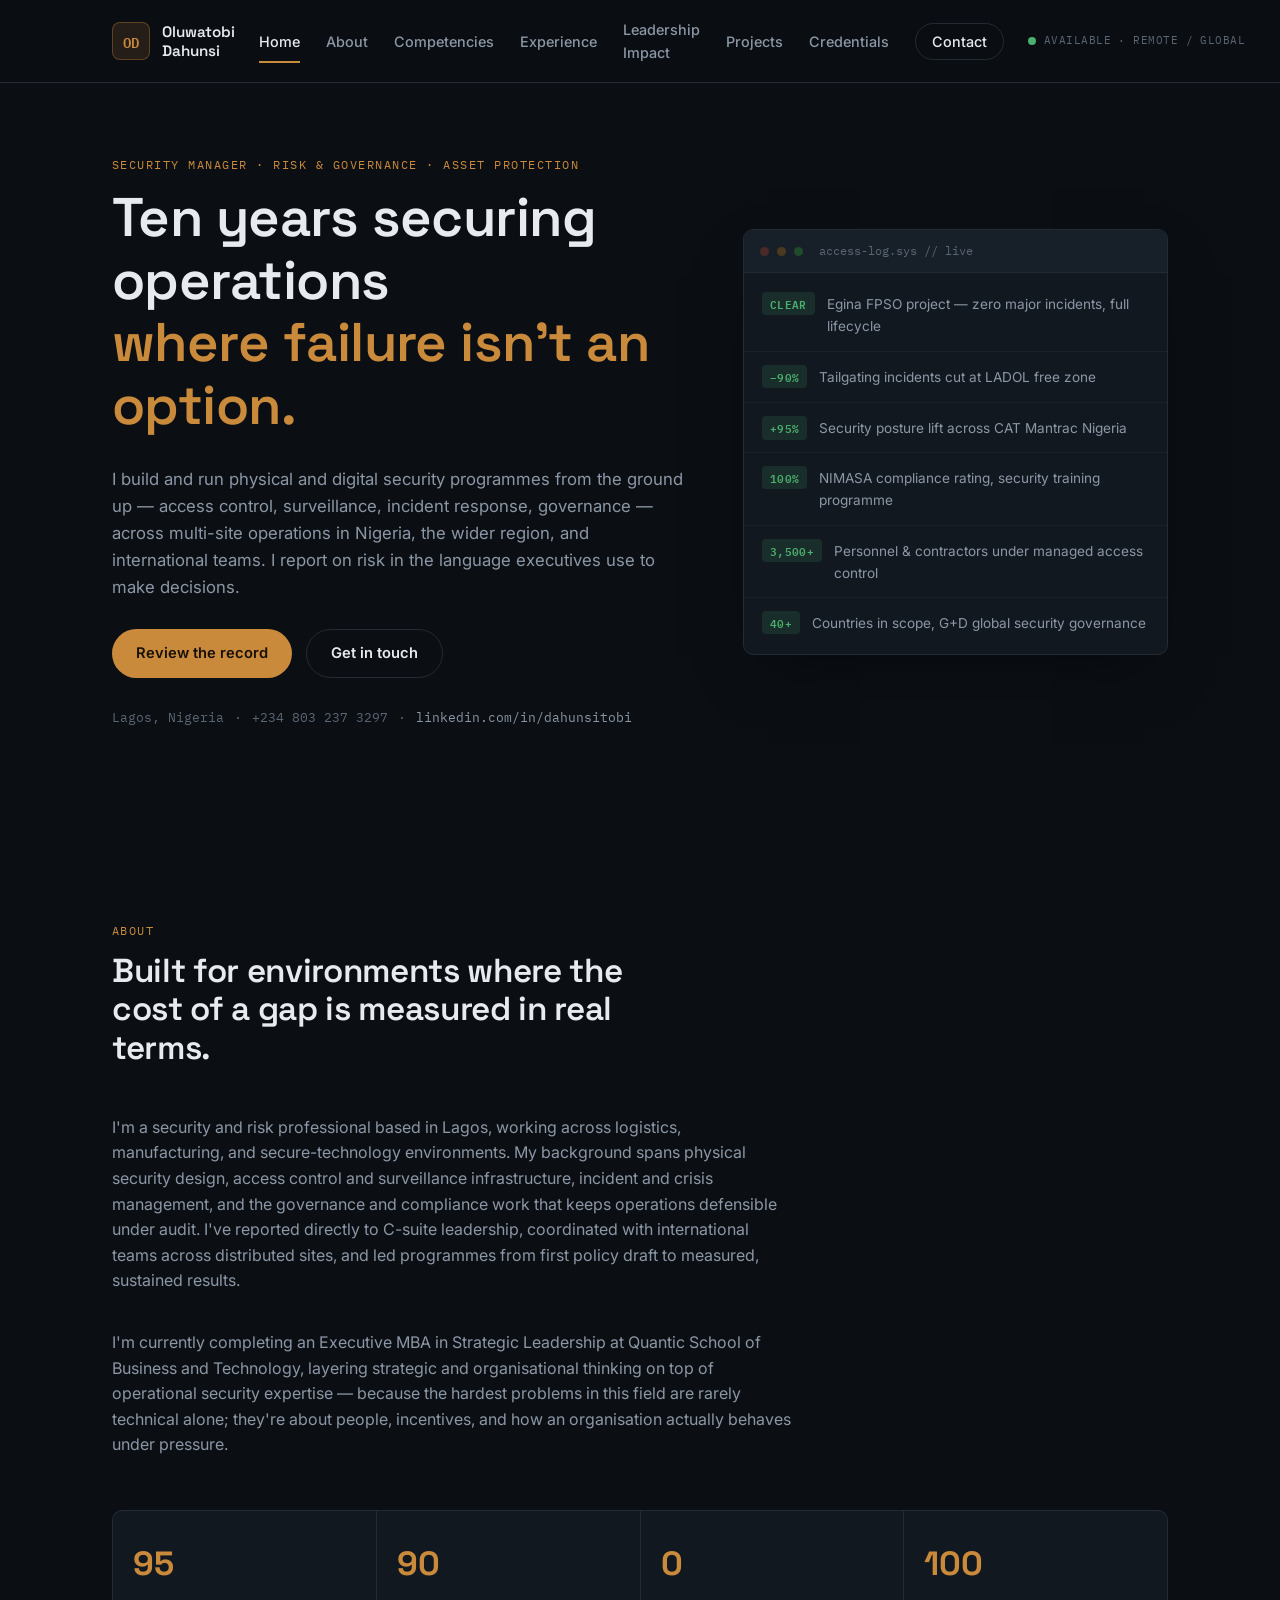
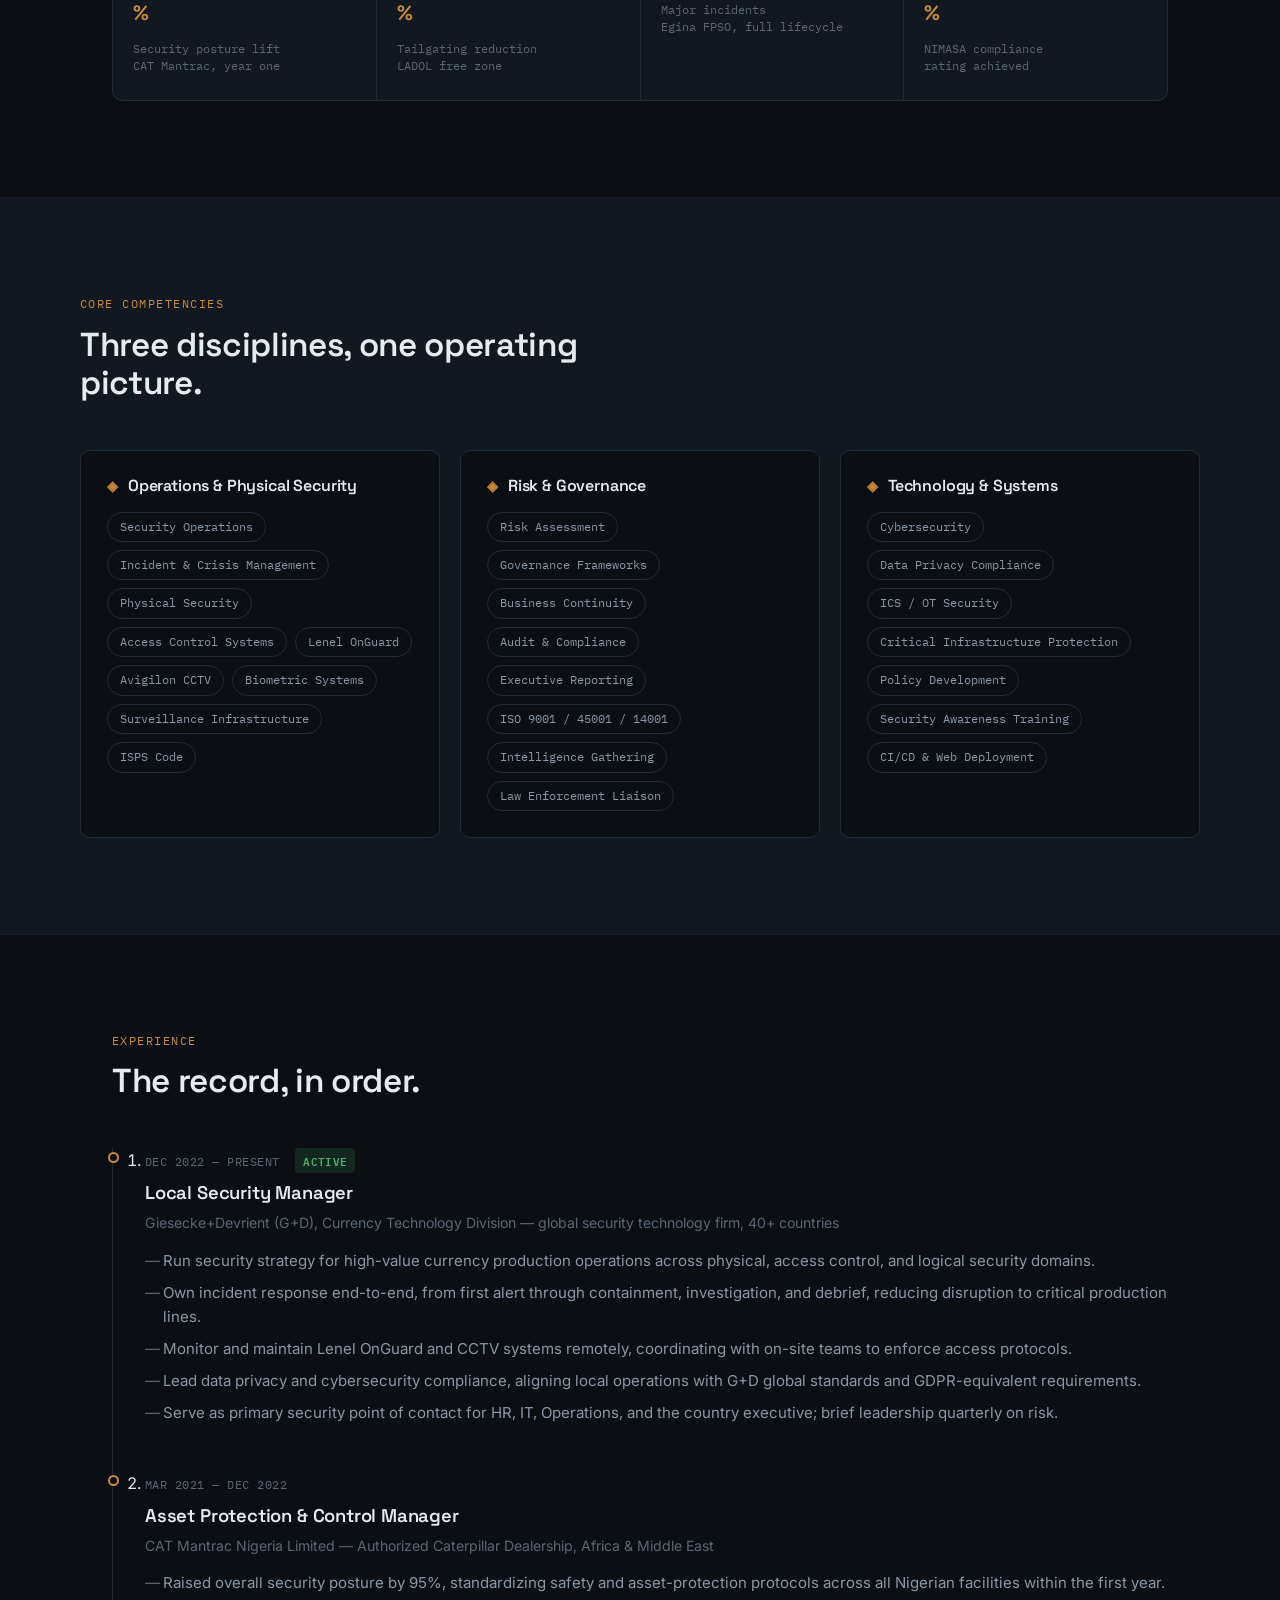
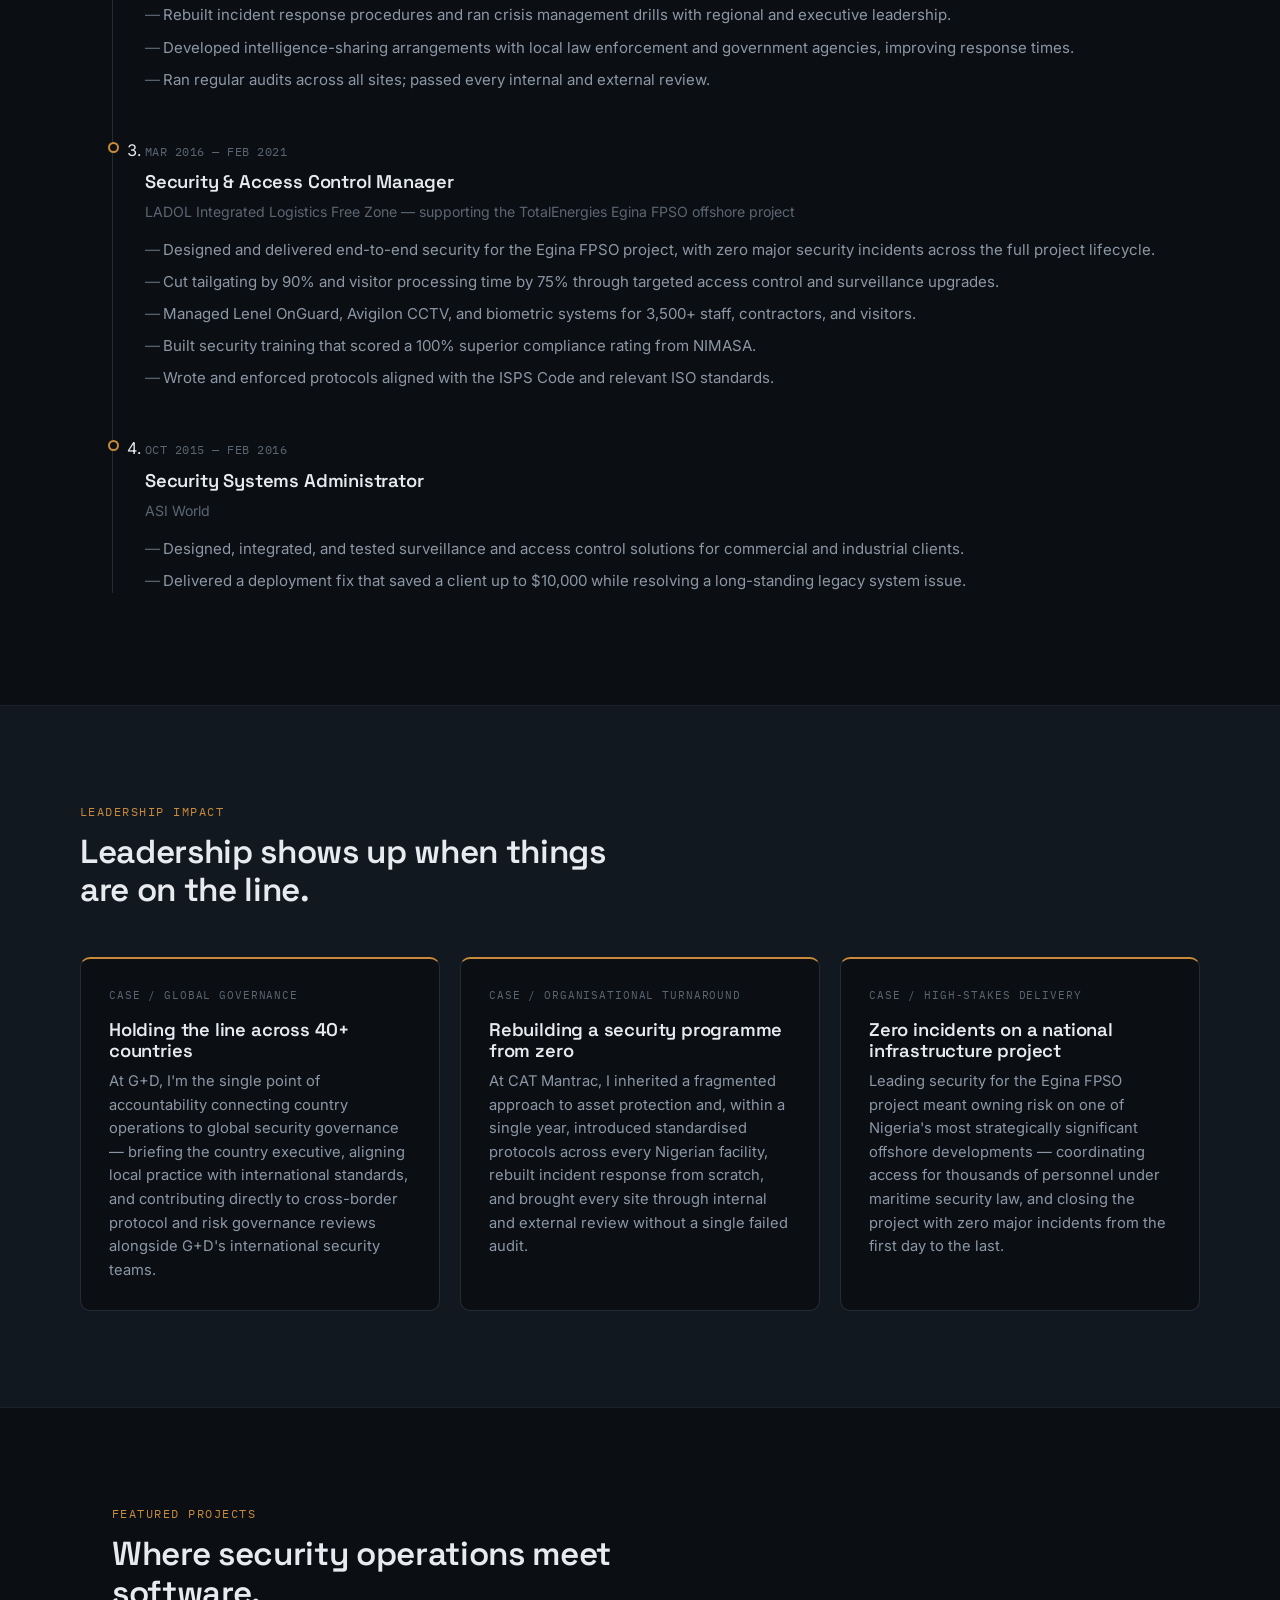
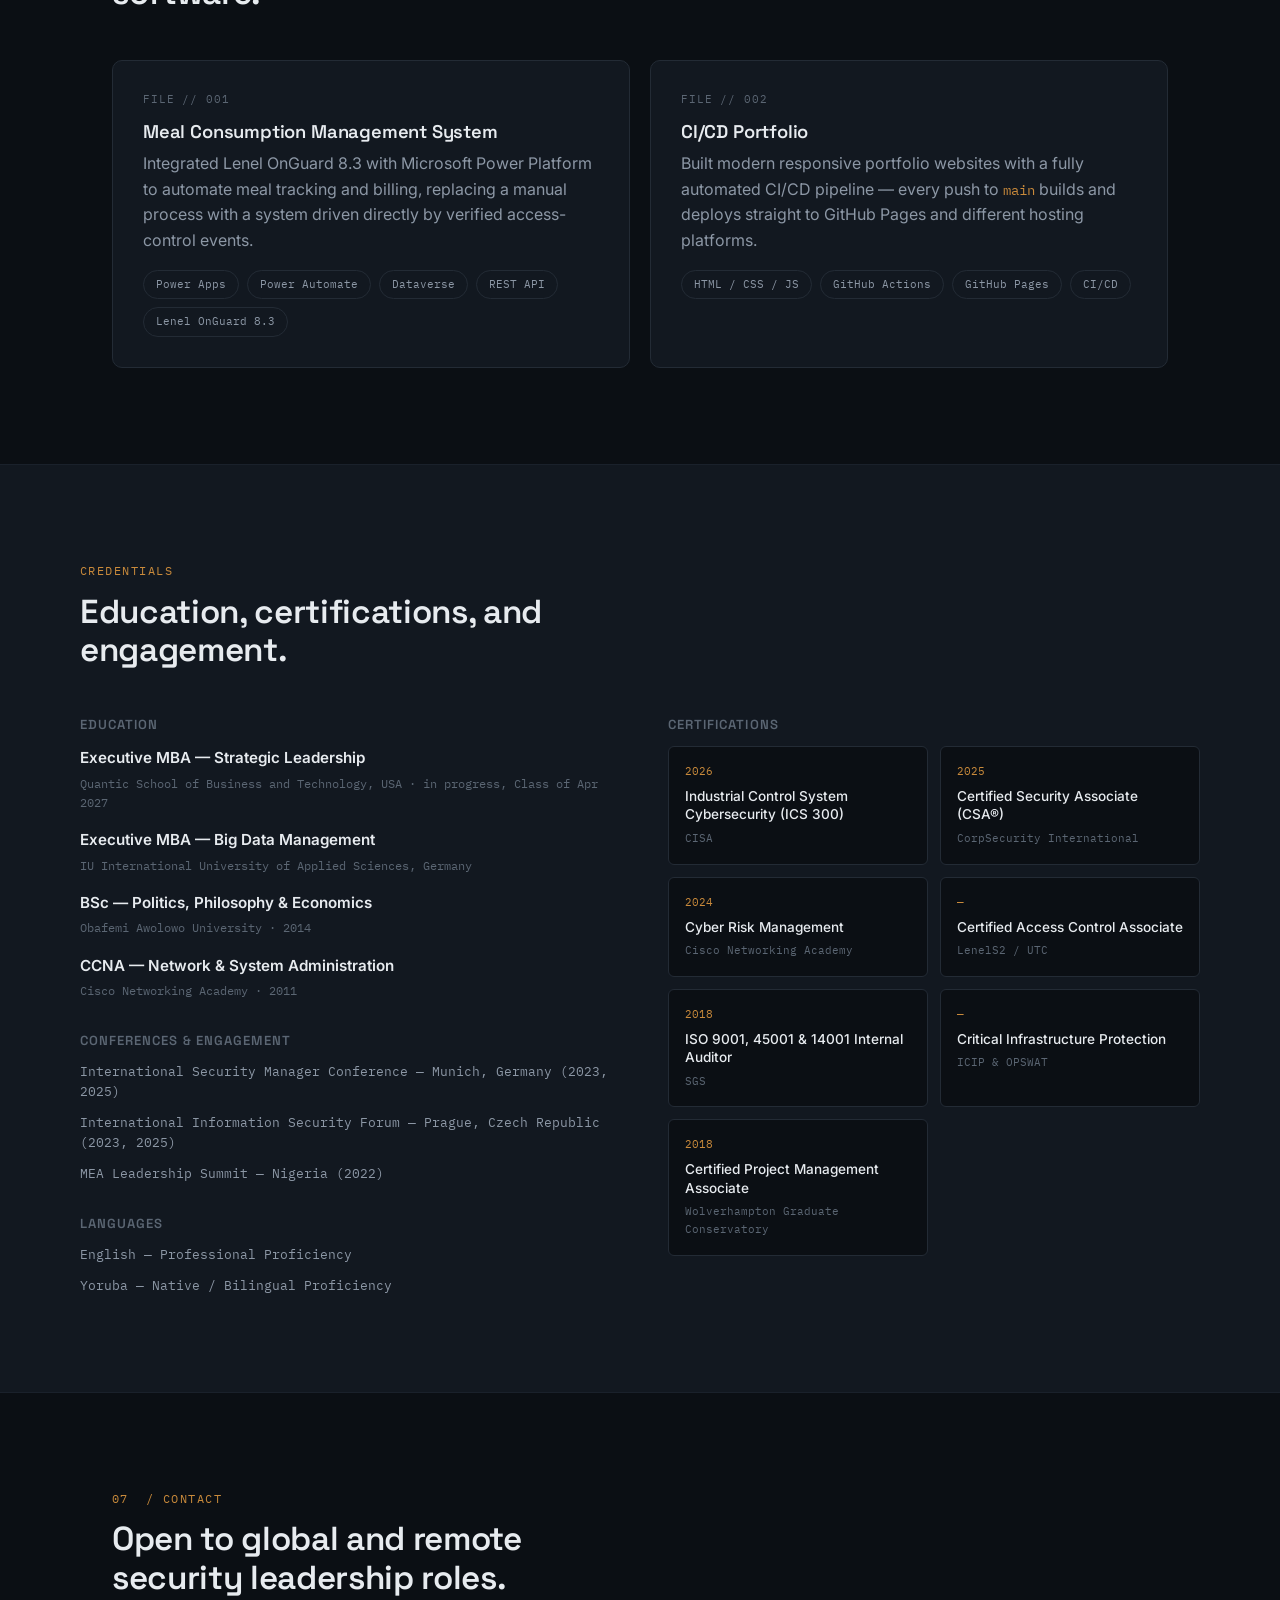
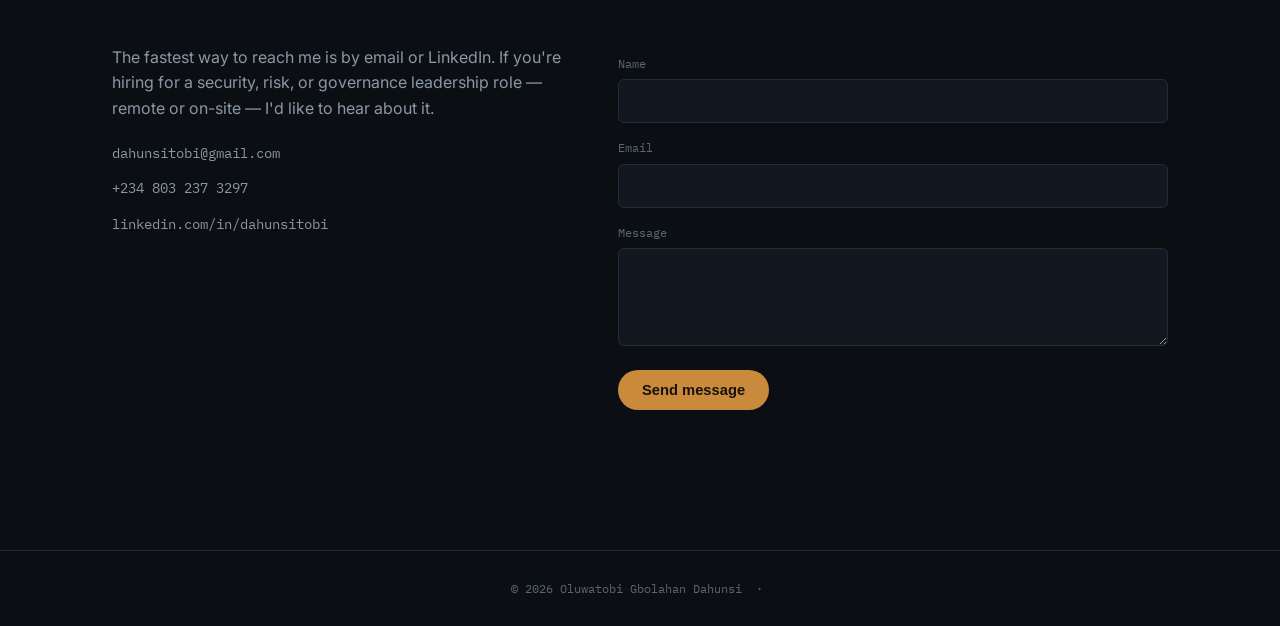
==== index.html @ 15522744 "Revise CI/CD portfolio project description Updated project description to clarify CI/CD pipeline cap" ====
<!DOCTYPE html>
<html lang="en">
<head>
<meta charset="UTF-8" />
<meta name="viewport" content="width=device-width, initial-scale=1.0" />
<title>Oluwatobi Dahunsi — Security Manager | Risk &amp; Governance | Asset Protection</title>
<meta name="description" content="Security Manager with 10 years across logistics, manufacturing, and secure-technology sectors. Physical security, access control, risk governance, and incident response — proven across Africa, the Middle East, and international operations." />
<link rel="icon" href="data:image/svg+xml,<svg xmlns=%22http://www.w3.org/2000/svg%22 viewBox=%220 0 24 24%22><rect width=%2224%22 height=%2224%22 rx=%225%22 fill=%22%230B0F14%22/><path d=%22M12 3l7 3v5c0 5-3 8.5-7 10-4-1.5-7-5-7-10V6l7-3z%22 fill=%22none%22 stroke=%22%23C98A3B%22 stroke-width=%221.6%22/></svg>">
<link rel="preconnect" href="https://fonts.googleapis.com">
<link rel="preconnect" href="https://fonts.gstatic.com" crossorigin>
<link href="https://fonts.googleapis.com/css2?family=Space+Grotesk:wght@500;600;700&family=Inter:wght@400;500;600&family=IBM+Plex+Mono:wght@400;500;600&display=swap" rel="stylesheet">
<link rel="stylesheet" href="style.css">
</head>
<body>

<a class="skip-link" href="#main">Skip to content</a>

<!-- ============ NAV ============ -->
<header class="nav" id="nav">
  <div class="nav__inner">
    <a href="#home" class="nav__brand">
      <span class="badge-id">OD</span>
      <span class="nav__brand-text">
        <span class="nav__name">Oluwatobi Dahunsi</span>
      </span>
    </a>

    <button class="nav__toggle" id="navToggle" aria-expanded="false" aria-controls="navMenu" aria-label="Open menu">
      <span></span><span></span><span></span>
    </button>

    <nav class="nav__menu" id="navMenu">
      <a href="#home" data-nav>Home</a>
      <a href="#about" data-nav>About</a>
      <a href="#competencies" data-nav>Competencies</a>
      <a href="#experience" data-nav>Experience</a>
      <a href="#impact" data-nav>Leadership Impact</a>
      <a href="#projects" data-nav>Projects</a>
      <a href="#credentials" data-nav>Credentials</a>
      <a href="#contact" data-nav class="nav__cta">Contact</a>
    </nav>

    <div class="nav__status" title="Open to global and remote security leadership roles">
      <span class="status-dot" aria-hidden="true"></span>
      <span class="mono">AVAILABLE · REMOTE / GLOBAL</span>
    </div>
  </div>
</header>

<main id="main">

  <!-- ============ HERO ============ -->
  <section class="hero" id="home">
    <div class="hero__grid">
      <div class="hero__copy">
        <p class="eyebrow mono">SECURITY MANAGER &middot; RISK &amp; GOVERNANCE &middot; ASSET PROTECTION</p>
        <h1 class="hero__title">
          Ten years securing operations<br>
          <span class="type-target" id="typeTarget">where failure isn't an option.</span>
        </h1>
        <p class="hero__lede">
          I build and run physical and digital security programmes from the ground up — access control,
          surveillance, incident response, governance — across multi-site operations in Nigeria, the wider
          region, and international teams. I report on risk in the language executives use to make decisions.
        </p>
        <div class="hero__cta">
          <a class="btn btn--primary" href="#experience">Review the record</a>
          <a class="btn btn--ghost" href="mailto:dahunsitobi@gmail.com">Get in touch</a>
        </div>
        <div class="hero__meta mono">
          <span>Lagos, Nigeria</span>
          <span class="dot">&middot;</span>
          <span>+234 803 237 3297</span>
          <span class="dot">&middot;</span>
          <a href="https://linkedin.com/in/dahunsitobi" target="_blank" rel="noopener">linkedin.com/in/dahunsitobi</a>
        </div>
      </div>

      <div class="hero__console" aria-hidden="true">
        <div class="console">
          <div class="console__bar">
            <span class="console__dot dot--red"></span>
            <span class="console__dot dot--amber"></span>
            <span class="console__dot dot--green"></span>
            <span class="console__title mono">access-log.sys // live</span>
          </div>
          <ul class="console__feed" id="consoleFeed">
            <li><span class="tag tag--ok">CLEAR</span> Egina FPSO project — zero major incidents, full lifecycle</li>
            <li><span class="tag tag--ok">−90%</span> Tailgating incidents cut at LADOL free zone</li>
            <li><span class="tag tag--ok">+95%</span> Security posture lift across CAT Mantrac Nigeria</li>
            <li><span class="tag tag--ok">100%</span> NIMASA compliance rating, security training programme</li>
            <li><span class="tag tag--ok">3,500+</span> Personnel &amp; contractors under managed access control</li>
            <li><span class="tag tag--ok">40+</span> Countries in scope, G+D global security governance</li>
          </ul>
        </div>
      </div>
    </div>
  </section>

  <!-- ============ ABOUT ============ -->
  <section class="section" id="about">
    <div class="section__head">
      <p class="eyebrow mono">ABOUT</p>
      <h2>Built for environments where the cost of a gap is measured in real terms.</h2>
    </div>
    <div class="about__grid">
      <p class="about__text">
        I'm a security and risk professional based in Lagos, working across logistics, manufacturing, and
        secure-technology environments. My background spans physical security design, access control and
        surveillance infrastructure, incident and crisis management, and the governance and compliance work
        that keeps operations defensible under audit. I've reported directly to C-suite leadership, coordinated
        with international teams across distributed sites, and led programmes from first policy draft to
        measured, sustained results.
      </p>
      <p class="about__text">
        I'm currently completing an Executive MBA in Strategic Leadership at Quantic School of Business and
        Technology, layering strategic and organisational thinking on top of operational security expertise —
        because the hardest problems in this field are rarely technical alone; they're about people, incentives,
        and how an organisation actually behaves under pressure.
      </p>
      <div class="stat-grid" id="statGrid">
        <div class="stat">
          <span class="stat__value" data-count="95">0</span><span class="stat__unit">%</span>
          <span class="stat__label mono">Security posture lift<br>CAT Mantrac, year one</span>
        </div>
        <div class="stat">
          <span class="stat__value" data-count="90">0</span><span class="stat__unit">%</span>
          <span class="stat__label mono">Tailgating reduction<br>LADOL free zone</span>
        </div>
        <div class="stat">
          <span class="stat__value" data-count="0">0</span>
          <span class="stat__label mono">Major incidents<br>Egina FPSO, full lifecycle</span>
        </div>
        <div class="stat">
          <span class="stat__value" data-count="100">0</span><span class="stat__unit">%</span>
          <span class="stat__label mono">NIMASA compliance<br>rating achieved</span>
        </div>
      </div>
    </div>
  </section>

  <!-- ============ COMPETENCIES ============ -->
  <section class="section section--panel" id="competencies">
    <div class="section__head">
      <p class="eyebrow mono">CORE COMPETENCIES</p>
      <h2>Three disciplines, one operating picture.</h2>
    </div>
    <div class="comp-grid">
      <article class="comp-card">
        <h3><span class="comp-card__glyph" aria-hidden="true">◈</span> Operations &amp; Physical Security</h3>
        <ul class="chip-list">
          <li>Security Operations</li>
          <li>Incident &amp; Crisis Management</li>
          <li>Physical Security</li>
          <li>Access Control Systems</li>
          <li>Lenel OnGuard</li>
          <li>Avigilon CCTV</li>
          <li>Biometric Systems</li>
          <li>Surveillance Infrastructure</li>
          <li>ISPS Code</li>
        </ul>
      </article>
      <article class="comp-card">
        <h3><span class="comp-card__glyph" aria-hidden="true">◈</span> Risk &amp; Governance</h3>
        <ul class="chip-list">
          <li>Risk Assessment</li>
          <li>Governance Frameworks</li>
          <li>Business Continuity</li>
          <li>Audit &amp; Compliance</li>
          <li>Executive Reporting</li>
          <li>ISO 9001 / 45001 / 14001</li>
          <li>Intelligence Gathering</li>
          <li>Law Enforcement Liaison</li>
        </ul>
      </article>
      <article class="comp-card">
        <h3><span class="comp-card__glyph" aria-hidden="true">◈</span> Technology &amp; Systems</h3>
        <ul class="chip-list">
          <li>Cybersecurity</li>
          <li>Data Privacy Compliance</li>
          <li>ICS / OT Security</li>
          <li>Critical Infrastructure Protection</li>
          <li>Policy Development</li>
          <li>Security Awareness Training</li>
          <li>CI/CD &amp; Web Deployment</li>
        </ul>
      </article>
    </div>
  </section>

  <!-- ============ EXPERIENCE ============ -->
  <section class="section" id="experience">
    <div class="section__head">
      <p class="eyebrow mono">EXPERIENCE</p>
      <h2>The record, in order.</h2>
    </div>

    <ol class="log">
      <li class="log__entry" data-reveal>
        <div class="log__time mono">DEC 2022 — PRESENT <span class="tag tag--active">ACTIVE</span></div>
        <div class="log__body">
          <h3>Local Security Manager</h3>
          <p class="log__org">Giesecke+Devrient (G+D), Currency Technology Division — global security technology firm, 40+ countries</p>
          <ul>
            <li>Run security strategy for high-value currency production operations across physical, access control, and logical security domains.</li>
            <li>Own incident response end-to-end, from first alert through containment, investigation, and debrief, reducing disruption to critical production lines.</li>
            <li>Monitor and maintain Lenel OnGuard and CCTV systems remotely, coordinating with on-site teams to enforce access protocols.</li>
            <li>Lead data privacy and cybersecurity compliance, aligning local operations with G+D global standards and GDPR-equivalent requirements.</li>
            <li>Serve as primary security point of contact for HR, IT, Operations, and the country executive; brief leadership quarterly on risk.</li>
          </ul>
        </div>
      </li>

      <li class="log__entry" data-reveal>
        <div class="log__time mono">MAR 2021 — DEC 2022</div>
        <div class="log__body">
          <h3>Asset Protection &amp; Control Manager</h3>
          <p class="log__org">CAT Mantrac Nigeria Limited — Authorized Caterpillar Dealership, Africa &amp; Middle East</p>
          <ul>
            <li>Raised overall security posture by 95%, standardizing safety and asset-protection protocols across all Nigerian facilities within the first year.</li>
            <li>Rebuilt incident response procedures and ran crisis management drills with regional and executive leadership.</li>
            <li>Developed intelligence-sharing arrangements with local law enforcement and government agencies, improving response times.</li>
            <li>Ran regular audits across all sites; passed every internal and external review.</li>
          </ul>
        </div>
      </li>

      <li class="log__entry" data-reveal>
        <div class="log__time mono">MAR 2016 — FEB 2021</div>
        <div class="log__body">
          <h3>Security &amp; Access Control Manager</h3>
          <p class="log__org">LADOL Integrated Logistics Free Zone — supporting the TotalEnergies Egina FPSO offshore project</p>
          <ul>
            <li>Designed and delivered end-to-end security for the Egina FPSO project, with zero major security incidents across the full project lifecycle.</li>
            <li>Cut tailgating by 90% and visitor processing time by 75% through targeted access control and surveillance upgrades.</li>
            <li>Managed Lenel OnGuard, Avigilon CCTV, and biometric systems for 3,500+ staff, contractors, and visitors.</li>
            <li>Built security training that scored a 100% superior compliance rating from NIMASA.</li>
            <li>Wrote and enforced protocols aligned with the ISPS Code and relevant ISO standards.</li>
          </ul>
        </div>
      </li>

      <li class="log__entry" data-reveal>
        <div class="log__time mono">OCT 2015 — FEB 2016</div>
        <div class="log__body">
          <h3>Security Systems Administrator</h3>
          <p class="log__org">ASI World</p>
          <ul>
            <li>Designed, integrated, and tested surveillance and access control solutions for commercial and industrial clients.</li>
            <li>Delivered a deployment fix that saved a client up to $10,000 while resolving a long-standing legacy system issue.</li>
          </ul>
        </div>
      </li>
    </ol>
  </section>

  <!-- ============ LEADERSHIP IMPACT ============ -->
  <section class="section section--panel" id="impact">
    <div class="section__head">
      <p class="eyebrow mono">LEADERSHIP IMPACT</p>
      <h2>Leadership shows up when things are on the line.</h2>
    </div>
    <div class="impact-grid">
      <article class="impact-card">
        <p class="impact-card__ref mono">CASE / GLOBAL GOVERNANCE</p>
        <h3>Holding the line across 40+ countries</h3>
        <p>At G+D, I'm the single point of accountability connecting country operations to global security
          governance — briefing the country executive, aligning local practice with international standards,
          and contributing directly to cross-border protocol and risk governance reviews alongside G+D's
          international security teams.</p>
      </article>
      <article class="impact-card">
        <p class="impact-card__ref mono">CASE / ORGANISATIONAL TURNAROUND</p>
        <h3>Rebuilding a security programme from zero</h3>
        <p>At CAT Mantrac, I inherited a fragmented approach to asset protection and, within a single year,
          introduced standardised protocols across every Nigerian facility, rebuilt incident response from
          scratch, and brought every site through internal and external review without a single failed audit.</p>
      </article>
      <article class="impact-card">
        <p class="impact-card__ref mono">CASE / HIGH-STAKES DELIVERY</p>
        <h3>Zero incidents on a national infrastructure project</h3>
        <p>Leading security for the Egina FPSO project meant owning risk on one of Nigeria's most strategically
          significant offshore developments — coordinating access for thousands of personnel under maritime
          security law, and closing the project with zero major incidents from the first day to the last.</p>
      </article>
    </div>
  </section>

  <!-- ============ PROJECTS ============ -->
  <section class="section" id="projects">
    <div class="section__head">
      <p class="eyebrow mono">FEATURED PROJECTS</p>
      <h2>Where security operations meet software.</h2>
    </div>
    <div class="project-grid">
      <article class="project-card">
        <p class="project-card__file mono">FILE // 001</p>
        <h3>Meal Consumption Management System</h3>
        <p>Integrated Lenel OnGuard 8.3 with Microsoft Power Platform to automate meal tracking and billing,
          replacing a manual process with a system driven directly by verified access-control events.</p>
        <ul class="chip-list chip-list--tight">
          <li>Power Apps</li><li>Power Automate</li><li>Dataverse</li><li>REST API</li><li>Lenel OnGuard 8.3</li>
        </ul>
      </article>
      <article class="project-card">
        <p class="project-card__file mono">FILE // 002</p>
        <h3>CI/CD Portfolio</h3>
        <p>Built modern responsive portfolio websites with a fully automated CI/CD pipeline — every push to
          <code>main</code> builds and deploys straight to GitHub Pages and different hosting platforms.</p>
        <ul class="chip-list chip-list--tight">
          <li>HTML / CSS / JS</li><li>GitHub Actions</li><li>GitHub Pages</li><li>CI/CD</li>
        </ul>
      </article>
    </div>
  </section>

  <!-- ============ CREDENTIALS ============ -->
  <section class="section section--panel" id="credentials">
    <div class="section__head">
      <p class="eyebrow mono">CREDENTIALS</p>
      <h2>Education, certifications, and engagement.</h2>
    </div>

    <div class="cred-columns">
      <div>
        <h3 class="cred-heading">Education</h3>
        <ul class="edu-list">
          <li>
            <span class="edu-degree">Executive MBA — Strategic Leadership</span>
            <span class="edu-school mono">Quantic School of Business and Technology, USA &middot; in progress, Class of Apr 2027</span>
          </li>
          <li>
            <span class="edu-degree">Executive MBA — Big Data Management</span>
            <span class="edu-school mono">IU International University of Applied Sciences, Germany</span>
          </li>
          <li>
            <span class="edu-degree">BSc — Politics, Philosophy &amp; Economics</span>
            <span class="edu-school mono">Obafemi Awolowo University &middot; 2014</span>
          </li>
          <li>
            <span class="edu-degree">CCNA — Network &amp; System Administration</span>
            <span class="edu-school mono">Cisco Networking Academy &middot; 2011</span>
          </li>
        </ul>

        <h3 class="cred-heading">Conferences &amp; Engagement</h3>
        <ul class="conf-list mono">
          <li>International Security Manager Conference — Munich, Germany (2023, 2025)</li>
          <li>International Information Security Forum — Prague, Czech Republic (2023, 2025)</li>
          <li>MEA Leadership Summit — Nigeria (2022)</li>
        </ul>

        <h3 class="cred-heading">Languages</h3>
        <ul class="conf-list mono">
          <li>English — Professional Proficiency</li>
          <li>Yoruba — Native / Bilingual Proficiency</li>
        </ul>
      </div>

      <div>
        <h3 class="cred-heading">Certifications</h3>
        <div class="badge-grid">
          <div class="cert-badge">
            <span class="cert-badge__year mono">2026</span>
            <span class="cert-badge__name">Industrial Control System Cybersecurity (ICS 300)</span>
            <span class="cert-badge__issuer mono">CISA</span>
          </div>
          <div class="cert-badge">
            <span class="cert-badge__year mono">2025</span>
            <span class="cert-badge__name">Certified Security Associate (CSA&reg;)</span>
            <span class="cert-badge__issuer mono">CorpSecurity International</span>
          </div>
          <div class="cert-badge">
            <span class="cert-badge__year mono">2024</span>
            <span class="cert-badge__name">Cyber Risk Management</span>
            <span class="cert-badge__issuer mono">Cisco Networking Academy</span>
          </div>
          <div class="cert-badge">
            <span class="cert-badge__year mono">—</span>
            <span class="cert-badge__name">Certified Access Control Associate</span>
            <span class="cert-badge__issuer mono">LenelS2 / UTC</span>
          </div>
          <div class="cert-badge">
            <span class="cert-badge__year mono">2018</span>
            <span class="cert-badge__name">ISO 9001, 45001 &amp; 14001 Internal Auditor</span>
            <span class="cert-badge__issuer mono">SGS</span>
          </div>
          <div class="cert-badge">
            <span class="cert-badge__year mono">—</span>
            <span class="cert-badge__name">Critical Infrastructure Protection</span>
            <span class="cert-badge__issuer mono">ICIP &amp; OPSWAT</span>
          </div>
          <div class="cert-badge">
            <span class="cert-badge__year mono">2018</span>
            <span class="cert-badge__name">Certified Project Management Associate</span>
            <span class="cert-badge__issuer mono">Wolverhampton Graduate Conservatory</span>
          </div>
        </div>
      </div>
    </div>
  </section>

  <!-- ============ CONTACT ============ -->
  <section class="section" id="contact">
    <div class="section__head">
      <p class="eyebrow mono">07 &nbsp;/ CONTACT</p>
      <h2>Open to global and remote security leadership roles.</h2>
    </div>

    <div class="contact-grid">
      <div class="contact-info">
        <p>The fastest way to reach me is by email or LinkedIn. If you're hiring for a security, risk, or
          governance leadership role — remote or on-site — I'd like to hear about it.</p>
        <ul class="contact-links mono">
          <li><a href="mailto:dahunsitobi@gmail.com">dahunsitobi@gmail.com</a></li>
          <li><a href="tel:+2348032373297">+234 803 237 3297</a></li>
          <li><a href="https://linkedin.com/in/dahunsitobi" target="_blank" rel="noopener">linkedin.com/in/dahunsitobi</a></li>
        </ul>
      </div>

      <form class="contact-form" id="contactForm" novalidate>
        <label for="cf-name">Name</label>
        <input type="text" id="cf-name" name="name" required autocomplete="name">

        <label for="cf-email">Email</label>
        <input type="email" id="cf-email" name="email" required autocomplete="email">

        <label for="cf-message">Message</label>
        <textarea id="cf-message" name="message" rows="4" required></textarea>

        <button type="submit" class="btn btn--primary">Send message</button>
        <p class="contact-form__note mono" id="formNote" role="status" aria-live="polite"></p>
      </form>
    </div>
  </section>

</main>

<footer class="footer">
  <p class="mono">&copy; <span id="year">2026</span> Oluwatobi Gbolahan Dahunsi &nbsp;·&nbsp; </p>
</footer>

<script src="script.js"></script>
</body>
</html>
---- style.css ----
/* ==========================================================================
   Oluwatobi Dahunsi — Portfolio
   Design language: security operations console / audit log.
   Tokens below drive every colour and type decision on the page.
   ========================================================================== */

:root{
  --bg: #0B0F14;
  --panel: #121820;
  --panel-2: #171F29;
  --line: #232B35;
  --line-soft: #1A212B;

  --text: #E7EBEF;
  --text-dim: #8C97A5;
  --text-faint: #5B6673;

  --brass: #C98A3B;
  --brass-soft: rgba(201,138,59,0.14);
  --green: #4CAF6D;
  --green-soft: rgba(76,175,109,0.14);
  --red: #C4564F;

  --font-display: 'Space Grotesk', 'Inter', sans-serif;
  --font-body: 'Inter', -apple-system, BlinkMacSystemFont, sans-serif;
  --font-mono: 'IBM Plex Mono', 'SFMono-Regular', monospace;

  --container: 1120px;
  --radius: 10px;
  --radius-sm: 6px;
}

*, *::before, *::after{ box-sizing: border-box; }
html{ scroll-behavior: smooth; }
@media (prefers-reduced-motion: reduce){
  html{ scroll-behavior: auto; }
  *, *::before, *::after{ animation-duration: 0.001ms !important; animation-iteration-count: 1 !important; transition-duration: 0.001ms !important; }
}

body{
  margin: 0;
  background: var(--bg);
  color: var(--text);
  font-family: var(--font-body);
  font-size: 16px;
  line-height: 1.6;
  -webkit-font-smoothing: antialiased;
}

h1,h2,h3{
  font-family: var(--font-display);
  color: var(--text);
  line-height: 1.15;
  margin: 0 0 0.5em;
  letter-spacing: -0.01em;
}
h1{ font-size: clamp(2.1rem, 4.4vw, 3.4rem); font-weight: 600; }
h2{ font-size: clamp(1.5rem, 2.6vw, 2.1rem); font-weight: 600; max-width: 26ch; }
h3{ font-size: 1.15rem; font-weight: 600; }
p{ margin: 0 0 1em; color: var(--text-dim); }
a{ color: var(--brass); text-decoration: none; }
a:hover{ text-decoration: underline; }
ul{ margin: 0; padding: 0; list-style: none; }
code{ font-family: var(--font-mono); font-size: 0.9em; color: var(--brass); }

.mono{ font-family: var(--font-mono); }

:focus-visible{
  outline: 2px solid var(--brass);
  outline-offset: 3px;
  border-radius: 3px;
}

.skip-link{
  position: absolute; left: -999px; top: 0;
  background: var(--brass); color: #0B0F14; padding: 0.6em 1em; z-index: 200;
  border-radius: 0 0 6px 0; font-family: var(--font-mono); font-size: 0.85rem;
}
.skip-link:focus{ left: 0; }

/* ---------- layout helpers ---------- */
.section{
  max-width: var(--container);
  margin: 0 auto;
  padding: 96px 32px;
}
.section--panel{
  max-width: none;
  background: var(--panel);
  border-top: 1px solid var(--line-soft);
  border-bottom: 1px solid var(--line-soft);
}
.section--panel > *{ max-width: var(--container); margin-left: auto; margin-right: auto; }
.section__head{ margin-bottom: 48px; }
.eyebrow{
  color: var(--brass);
  font-size: 0.78rem;
  letter-spacing: 0.12em;
  margin-bottom: 0.9em;
}

/* ---------- nav ---------- */
.nav{
  position: sticky; top: 0; z-index: 100;
  background: rgba(11,15,20,0.86);
  backdrop-filter: blur(10px);
  border-bottom: 1px solid var(--line);
}
.nav__inner{
  max-width: var(--container);
  margin: 0 auto;
  padding: 14px 32px;
  display: flex; align-items: center; gap: 24px;
}
.nav__brand{ display: flex; align-items: center; gap: 12px; margin-right: auto; }
.badge-id{
  display: inline-flex; align-items: center; justify-content: center;
  width: 38px; height: 38px; border-radius: 8px;
  background: var(--brass-soft); color: var(--brass);
  border: 1px solid rgba(201,138,59,0.35);
  font-family: var(--font-mono); font-weight: 600; font-size: 0.9rem;
  flex-shrink: 0;
}
.nav__brand-text{ display: flex; flex-direction: column; line-height: 1.25; }
.nav__name{ font-family: var(--font-display); font-weight: 600; font-size: 0.95rem; color: var(--text); }
.nav__role{ font-family: var(--font-mono); font-size: 0.7rem; color: var(--text-faint); }

.nav__menu{ display: flex; align-items: center; gap: 26px; }
.nav__menu a{
  color: var(--text-dim); font-size: 0.9rem; font-weight: 500;
  position: relative; padding: 4px 0;
}
.nav__menu a:hover, .nav__menu a.is-active{ color: var(--text); text-decoration: none; }
.nav__menu a.is-active::after{
  content: ""; position: absolute; left: 0; right: 0; bottom: -6px; height: 2px; background: var(--brass);
}
.nav__cta{
  border: 1px solid var(--line); border-radius: 999px; padding: 6px 16px !important;
  color: var(--text) !important;
}
.nav__cta:hover{ border-color: var(--brass); }

.nav__status{
  display: flex; align-items: center; gap: 8px;
  font-size: 0.7rem; color: var(--text-faint); letter-spacing: 0.04em;
  white-space: nowrap;
}
.status-dot{
  width: 8px; height: 8px; border-radius: 50%; background: var(--green);
  box-shadow: 0 0 0 0 rgba(76,175,109,0.6);
  animation: pulse 2.4s infinite;
}
@keyframes pulse{
  0%{ box-shadow: 0 0 0 0 rgba(76,175,109,0.55); }
  70%{ box-shadow: 0 0 0 8px rgba(76,175,109,0); }
  100%{ box-shadow: 0 0 0 0 rgba(76,175,109,0); }
}

.nav__toggle{
  display: none; flex-direction: column; gap: 5px;
  background: none; border: none; cursor: pointer; padding: 8px;
}
.nav__toggle span{ width: 22px; height: 2px; background: var(--text); display: block; }

/* ---------- hero ---------- */
.hero{ max-width: var(--container); margin: 0 auto; padding: 72px 32px 96px; }
.hero__grid{
  display: grid; grid-template-columns: 1.15fr 0.85fr; gap: 56px; align-items: center;
}
.hero__title{ margin-bottom: 0.55em; }
.type-target{ color: var(--brass); }
.hero__lede{ max-width: 52ch; font-size: 1.05rem; }
.hero__cta{ display: flex; gap: 14px; margin: 28px 0 30px; flex-wrap: wrap; }
.hero__meta{
  display: flex; flex-wrap: wrap; gap: 10px; align-items: center;
  color: var(--text-faint); font-size: 0.8rem;
}
.hero__meta .dot{ color: var(--text-faint); }
.hero__meta a{ color: var(--text-dim); }
.hero__meta a:hover{ color: var(--brass); }

.btn{
  display: inline-flex; align-items: center; justify-content: center;
  padding: 12px 24px; border-radius: 999px; font-weight: 600; font-size: 0.92rem;
  transition: transform 0.15s ease, background 0.15s ease, border-color 0.15s ease;
}
.btn:hover{ text-decoration: none; transform: translateY(-1px); }
.btn--primary{ background: var(--brass); color: #17110A; }
.btn--primary:hover{ background: #dd9a48; }
.btn--ghost{ border: 1px solid var(--line); color: var(--text); }
.btn--ghost:hover{ border-color: var(--brass); color: var(--brass); }

.console{
  background: var(--panel);
  border: 1px solid var(--line);
  border-radius: var(--radius);
  overflow: hidden;
  box-shadow: 0 24px 60px -24px rgba(0,0,0,0.6);
}
.console__bar{
  display: flex; align-items: center; gap: 8px;
  padding: 12px 16px; border-bottom: 1px solid var(--line);
  background: var(--panel-2);
}
.console__dot{ width: 9px; height: 9px; border-radius: 50%; }
.dot--red{ background: #4a2a28; }
.dot--amber{ background: #4a3a20; }
.dot--green{ background: #204a2c; }
.console__title{ margin-left: 8px; color: var(--text-faint); font-size: 0.72rem; }

.console__feed{ padding: 6px 0; }
.console__feed li{
  display: flex; align-items: baseline; gap: 12px;
  padding: 13px 18px; border-bottom: 1px solid var(--line-soft);
  font-size: 0.85rem; color: var(--text-dim);
  opacity: 0; transform: translateY(6px);
  animation: feedIn 0.5s ease forwards;
}
.console__feed li:last-child{ border-bottom: none; }
.console__feed li:nth-child(1){ animation-delay: 0.15s; }
.console__feed li:nth-child(2){ animation-delay: 0.35s; }
.console__feed li:nth-child(3){ animation-delay: 0.55s; }
.console__feed li:nth-child(4){ animation-delay: 0.75s; }
.console__feed li:nth-child(5){ animation-delay: 0.95s; }
.console__feed li:nth-child(6){ animation-delay: 1.15s; }
@keyframes feedIn{ to{ opacity: 1; transform: translateY(0); } }

.tag{
  font-family: var(--font-mono); font-size: 0.68rem; font-weight: 600;
  padding: 3px 8px; border-radius: 4px; flex-shrink: 0; letter-spacing: 0.03em;
}
.tag--ok{ background: var(--green-soft); color: var(--green); }
.tag--active{ background: var(--green-soft); color: var(--green); margin-left: 8px; }

/* ---------- about ---------- */
.about__grid{ display: grid; gap: 20px; }
.about__text{ max-width: 68ch; }
.stat-grid{
  display: grid; grid-template-columns: repeat(4, 1fr); gap: 1px;
  background: var(--line); border: 1px solid var(--line); border-radius: var(--radius);
  overflow: hidden; margin-top: 16px;
}
.stat{
  background: var(--panel); padding: 26px 20px; display: flex; flex-direction: column; gap: 6px;
}
.stat__value{
  font-family: var(--font-display); font-size: 2.1rem; font-weight: 700; color: var(--brass);
}
.stat__unit{ font-family: var(--font-display); font-size: 1.3rem; font-weight: 700; color: var(--brass); }
.stat__label{ color: var(--text-faint); font-size: 0.72rem; line-height: 1.5; margin-top: 4px; }

/* ---------- competencies ---------- */
.comp-grid{ display: grid; grid-template-columns: repeat(3, 1fr); gap: 20px; }
.comp-card{
  background: var(--bg); border: 1px solid var(--line); border-radius: var(--radius); padding: 26px;
}
.comp-card h3{ display: flex; align-items: center; gap: 10px; font-size: 1rem; }
.comp-card__glyph{ color: var(--brass); font-size: 0.9rem; }
.chip-list{ display: flex; flex-wrap: wrap; gap: 8px; margin-top: 16px; }
.chip-list li{
  font-family: var(--font-mono); font-size: 0.72rem; color: var(--text-dim);
  border: 1px solid var(--line); border-radius: 999px; padding: 5px 12px;
}
.chip-list--tight li{ font-size: 0.7rem; }

/* ---------- experience log ---------- */
.log{ border-left: 1px solid var(--line); padding-left: 32px; display: flex; flex-direction: column; gap: 46px; }
.log__entry{ position: relative; opacity: 0; transform: translateX(-10px); transition: opacity 0.5s ease, transform 0.5s ease; }
.log__entry.is-visible{ opacity: 1; transform: translateX(0); }
.log__entry::before{
  content: ""; position: absolute; left: -37px; top: 4px;
  width: 11px; height: 11px; border-radius: 50%;
  background: var(--bg); border: 2px solid var(--brass);
}
.log__time{ color: var(--text-faint); font-size: 0.76rem; letter-spacing: 0.04em; margin-bottom: 10px; }
.log__org{ color: var(--text-faint); font-size: 0.88rem; margin-bottom: 14px; }
.log__body ul{ display: flex; flex-direction: column; gap: 8px; }
.log__body li{
  color: var(--text-dim); font-size: 0.94rem; padding-left: 18px; position: relative;
}
.log__body li::before{
  content: "—"; position: absolute; left: 0; color: var(--text-faint);
}

/* ---------- leadership impact ---------- */
.impact-grid{ display: grid; grid-template-columns: repeat(3, 1fr); gap: 20px; }
.impact-card{
  background: var(--bg); border: 1px solid var(--line); border-radius: var(--radius); padding: 28px;
  border-top: 2px solid var(--brass);
}
.impact-card__ref{ color: var(--text-faint); font-size: 0.68rem; letter-spacing: 0.08em; margin-bottom: 14px; }
.impact-card p:last-child{ margin-bottom: 0; font-size: 0.92rem; }

/* ---------- projects ---------- */
.project-grid{ display: grid; grid-template-columns: repeat(2, 1fr); gap: 20px; }
.project-card{
  background: var(--panel); border: 1px solid var(--line); border-radius: var(--radius); padding: 30px;
  transition: border-color 0.2s ease, transform 0.2s ease;
}
.project-card:hover{ border-color: var(--brass); transform: translateY(-2px); }
.project-card__file{ color: var(--text-faint); font-size: 0.7rem; letter-spacing: 0.08em; margin-bottom: 12px; }

/* ---------- credentials ---------- */
.cred-columns{ display: grid; grid-template-columns: 1fr 1fr; gap: 56px; }
.cred-heading{
  font-size: 0.82rem; text-transform: uppercase; letter-spacing: 0.08em;
  color: var(--text-faint); margin: 32px 0 14px;
}
.cred-heading:first-child{ margin-top: 0; }
.edu-list{ display: flex; flex-direction: column; gap: 16px; }
.edu-degree{ display: block; font-weight: 600; color: var(--text); font-size: 0.95rem; }
.edu-school{ display: block; color: var(--text-faint); font-size: 0.76rem; margin-top: 3px; }
.conf-list{ display: flex; flex-direction: column; gap: 10px; }
.conf-list li{ color: var(--text-dim); font-size: 0.8rem; }

.badge-grid{ display: grid; grid-template-columns: 1fr 1fr; gap: 12px; }
.cert-badge{
  background: var(--bg); border: 1px solid var(--line); border-radius: var(--radius-sm);
  padding: 16px; display: flex; flex-direction: column; gap: 6px;
}
.cert-badge__year{ color: var(--brass); font-size: 0.7rem; }
.cert-badge__name{ font-size: 0.85rem; color: var(--text); font-weight: 500; line-height: 1.35; }
.cert-badge__issuer{ color: var(--text-faint); font-size: 0.7rem; }

/* ---------- contact ---------- */
.contact-grid{ display: grid; grid-template-columns: 0.9fr 1.1fr; gap: 56px; }
.contact-links{ display: flex; flex-direction: column; gap: 10px; margin-top: 18px; }
.contact-links a{ color: var(--text-dim); font-size: 0.9rem; }
.contact-links a:hover{ color: var(--brass); }

.contact-form{ display: flex; flex-direction: column; gap: 6px; }
.contact-form label{ font-family: var(--font-mono); font-size: 0.72rem; color: var(--text-faint); margin-top: 10px; }
.contact-form input, .contact-form textarea{
  background: var(--panel); border: 1px solid var(--line); border-radius: var(--radius-sm);
  color: var(--text); padding: 12px 14px; font-family: var(--font-body); font-size: 0.92rem;
  resize: vertical;
}
.contact-form input:focus, .contact-form textarea:focus{ border-color: var(--brass); }
.contact-form button{ margin-top: 18px; align-self: flex-start; border: none; cursor: pointer; }
.contact-form__note{ min-height: 1.2em; color: var(--green); font-size: 0.78rem; margin-top: 10px; }

/* ---------- footer ---------- */
.footer{ border-top: 1px solid var(--line); padding: 28px 32px; text-align: center; }
.footer p{ color: var(--text-faint); font-size: 0.75rem; margin: 0; }

/* ---------- responsive ---------- */
@media (max-width: 920px){
  .hero__grid{ grid-template-columns: 1fr; }
  .comp-grid, .impact-grid, .project-grid{ grid-template-columns: 1fr; }
  .cred-columns{ grid-template-columns: 1fr; gap: 8px; }
  .contact-grid{ grid-template-columns: 1fr; }
  .stat-grid{ grid-template-columns: 1fr 1fr; }
}

@media (max-width: 760px){
  .nav__menu{
    position: fixed; top: 68px; left: 0; right: 0; bottom: 0;
    background: var(--bg); flex-direction: column; align-items: flex-start;
    padding: 24px 32px; gap: 4px; border-top: 1px solid var(--line);
    transform: translateX(100%); transition: transform 0.25s ease;
  }
  .nav__menu.is-open{ transform: translateX(0); }
  .nav__menu a{ padding: 12px 0; width: 100%; border-bottom: 1px solid var(--line-soft); }
  .nav__status{ display: none; }
  .nav__toggle{ display: flex; }
  .section{ padding: 64px 20px; }
  .badge-grid{ grid-template-columns: 1fr; }
  .stat-grid{ grid-template-columns: 1fr 1fr; }
}
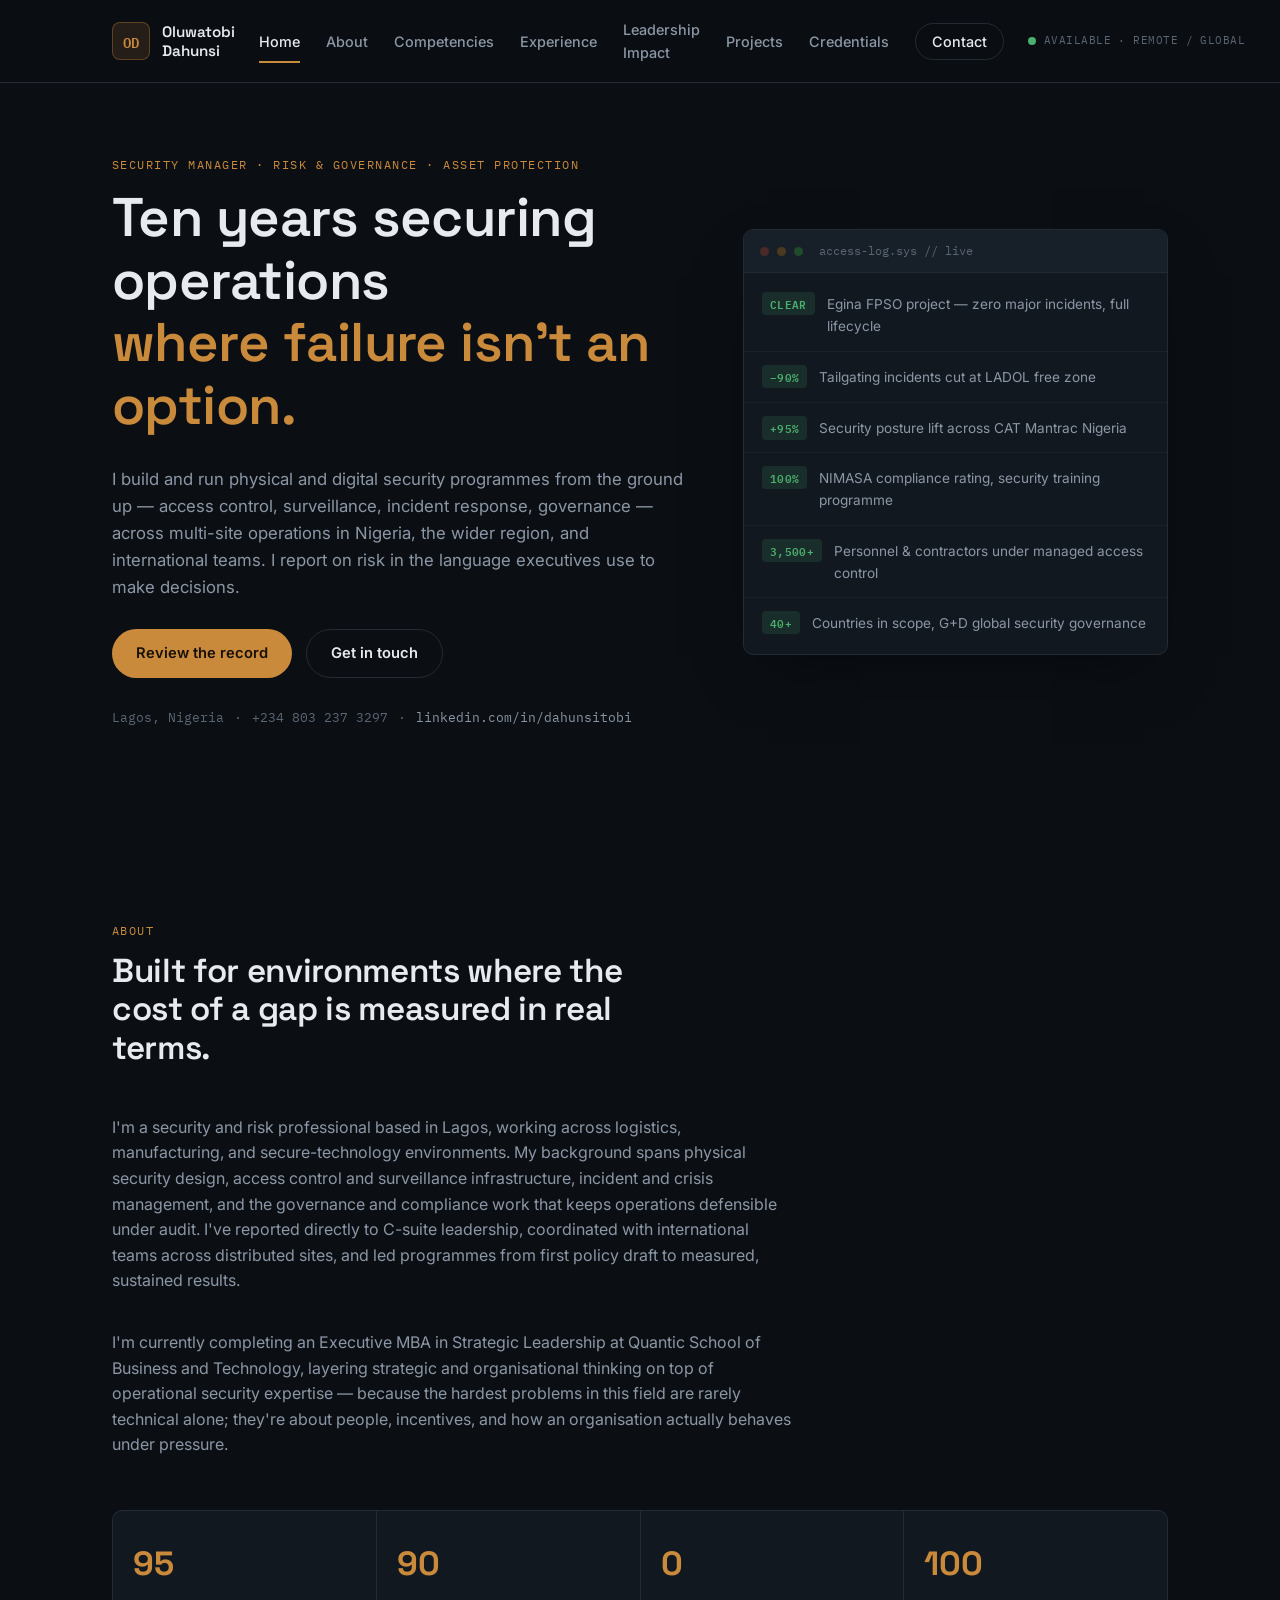
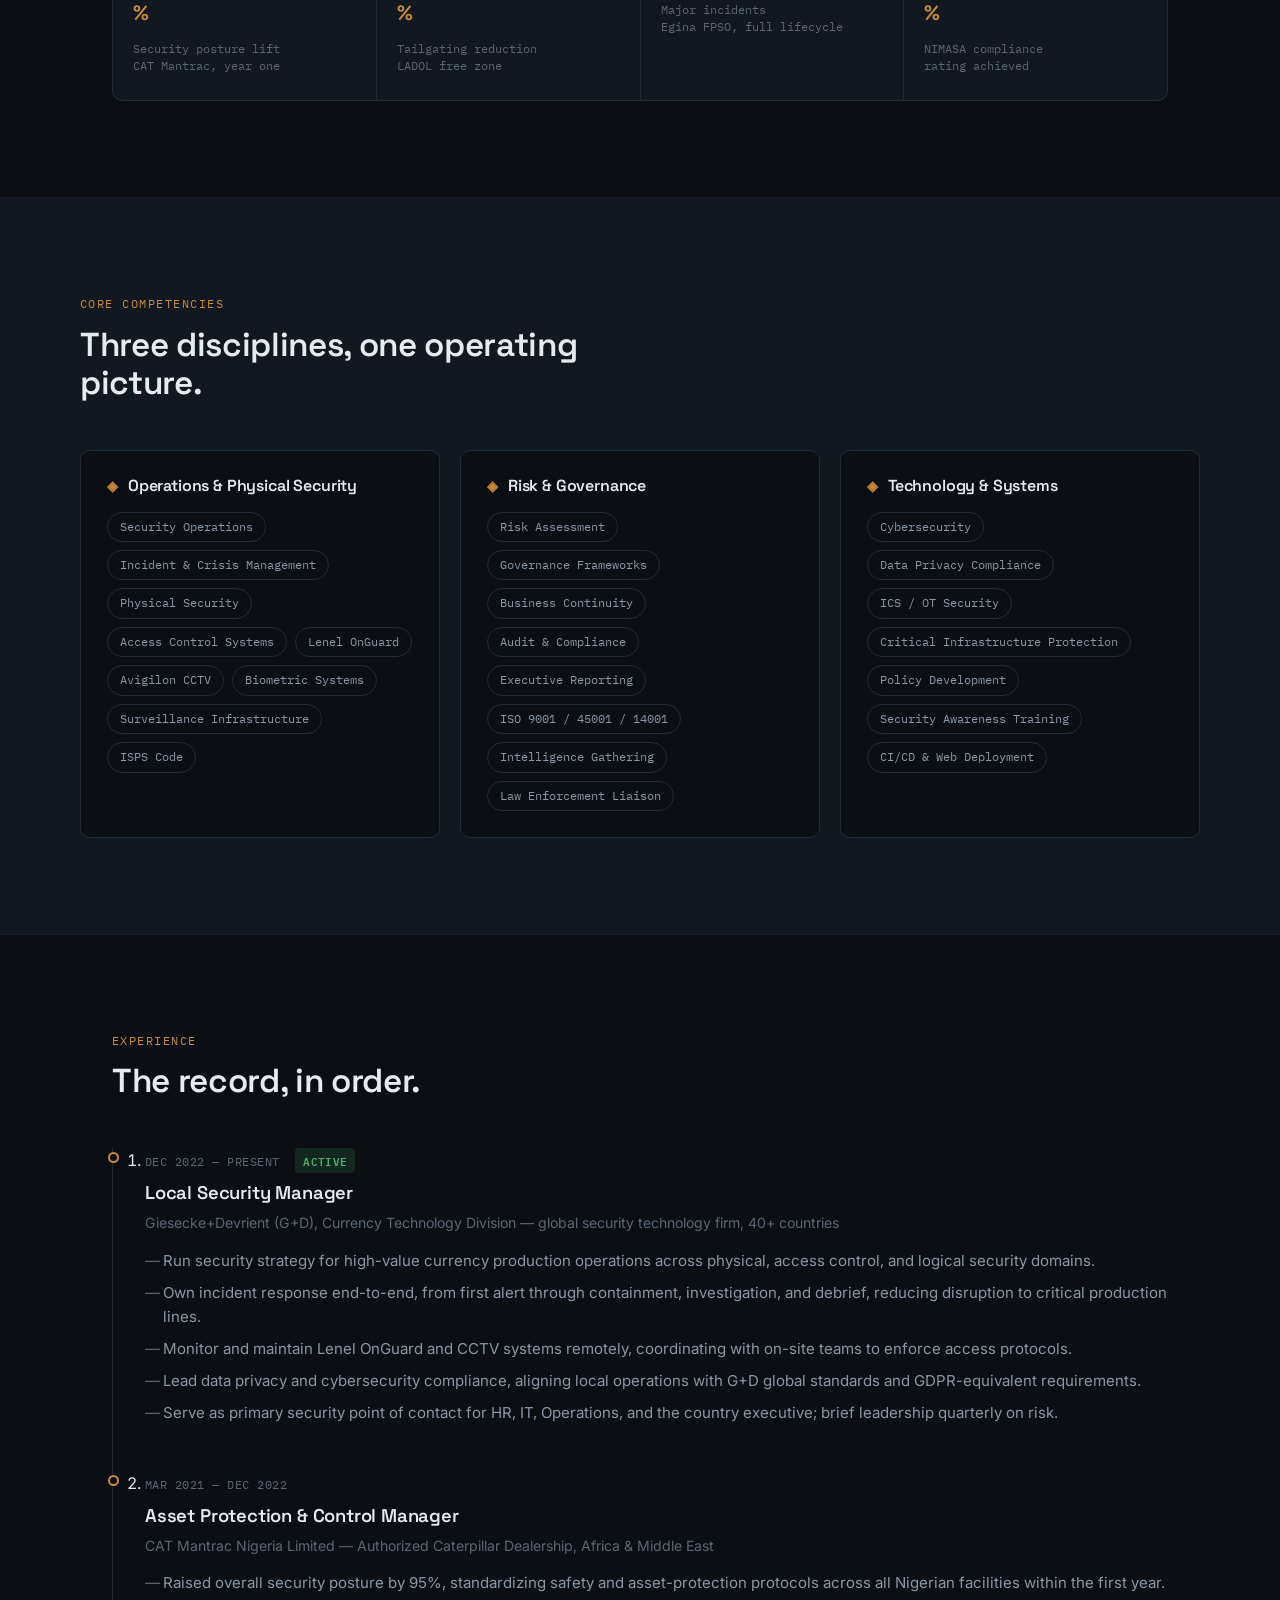
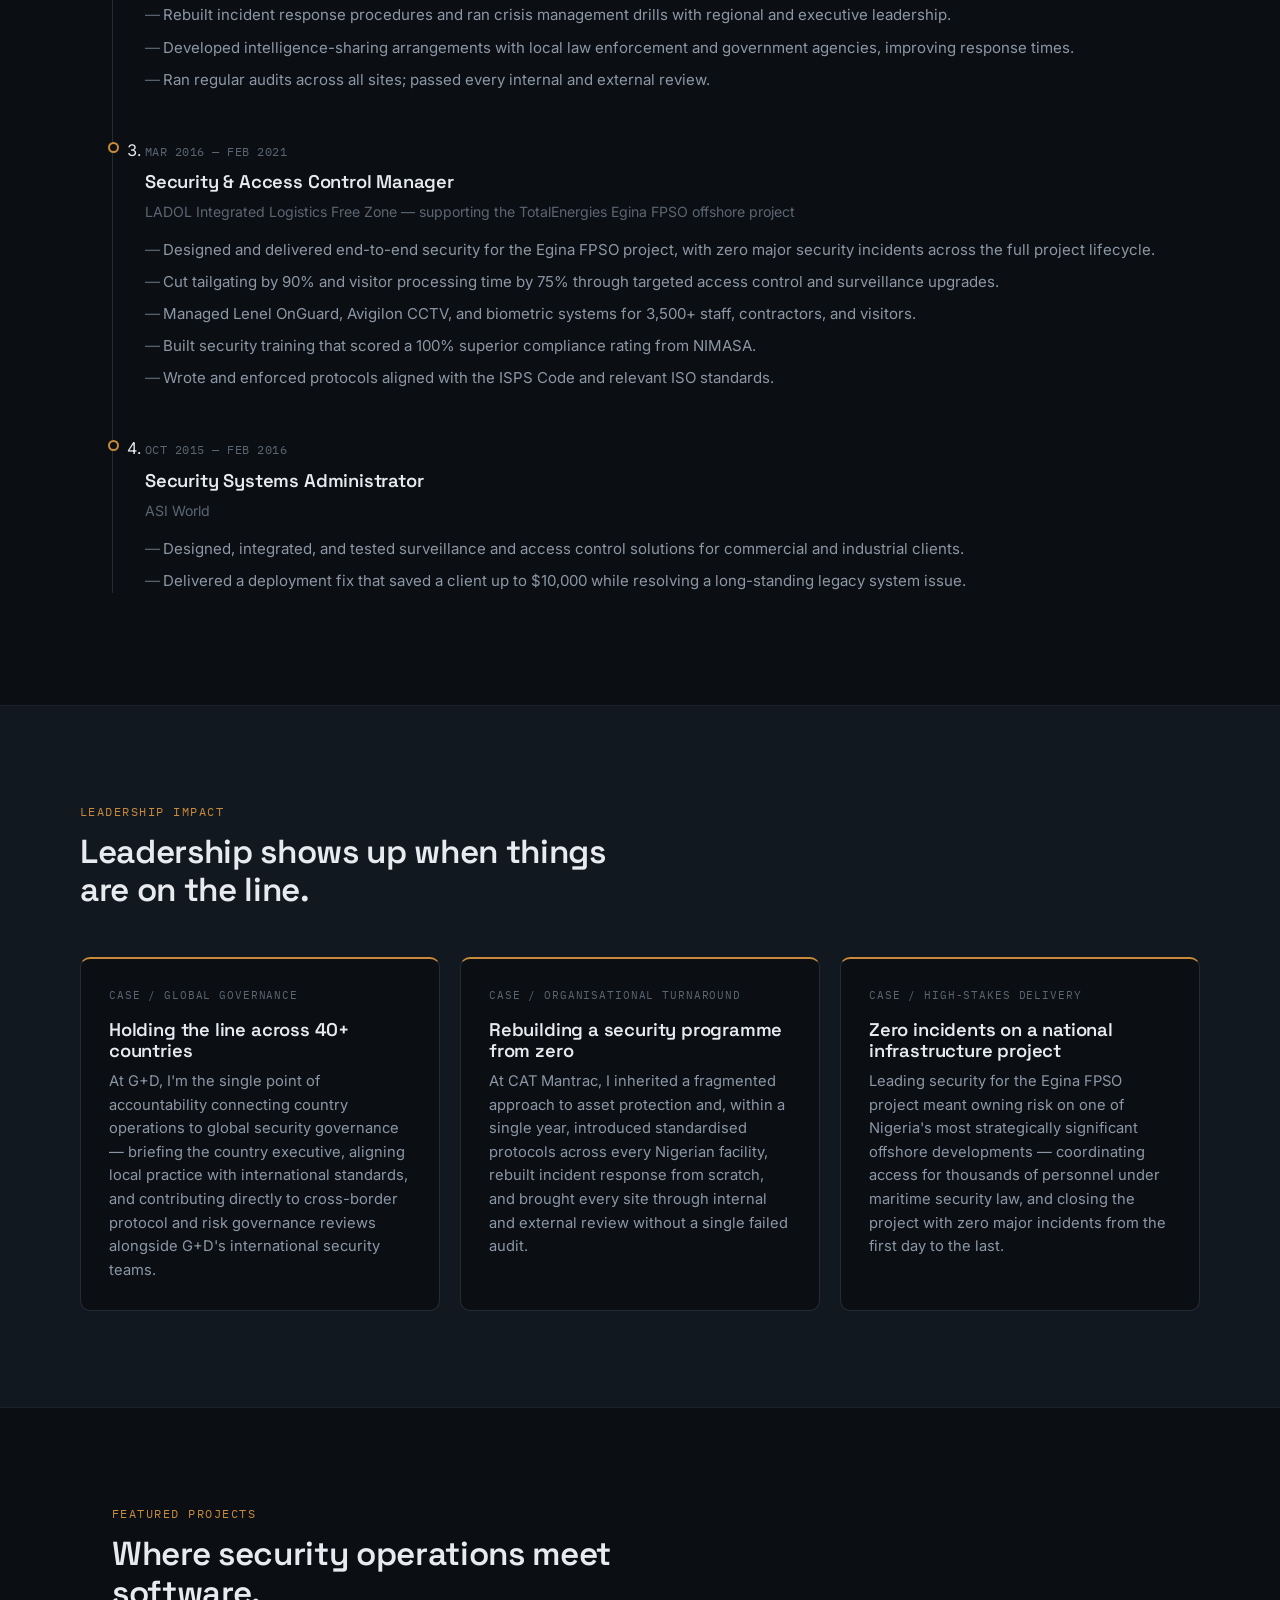
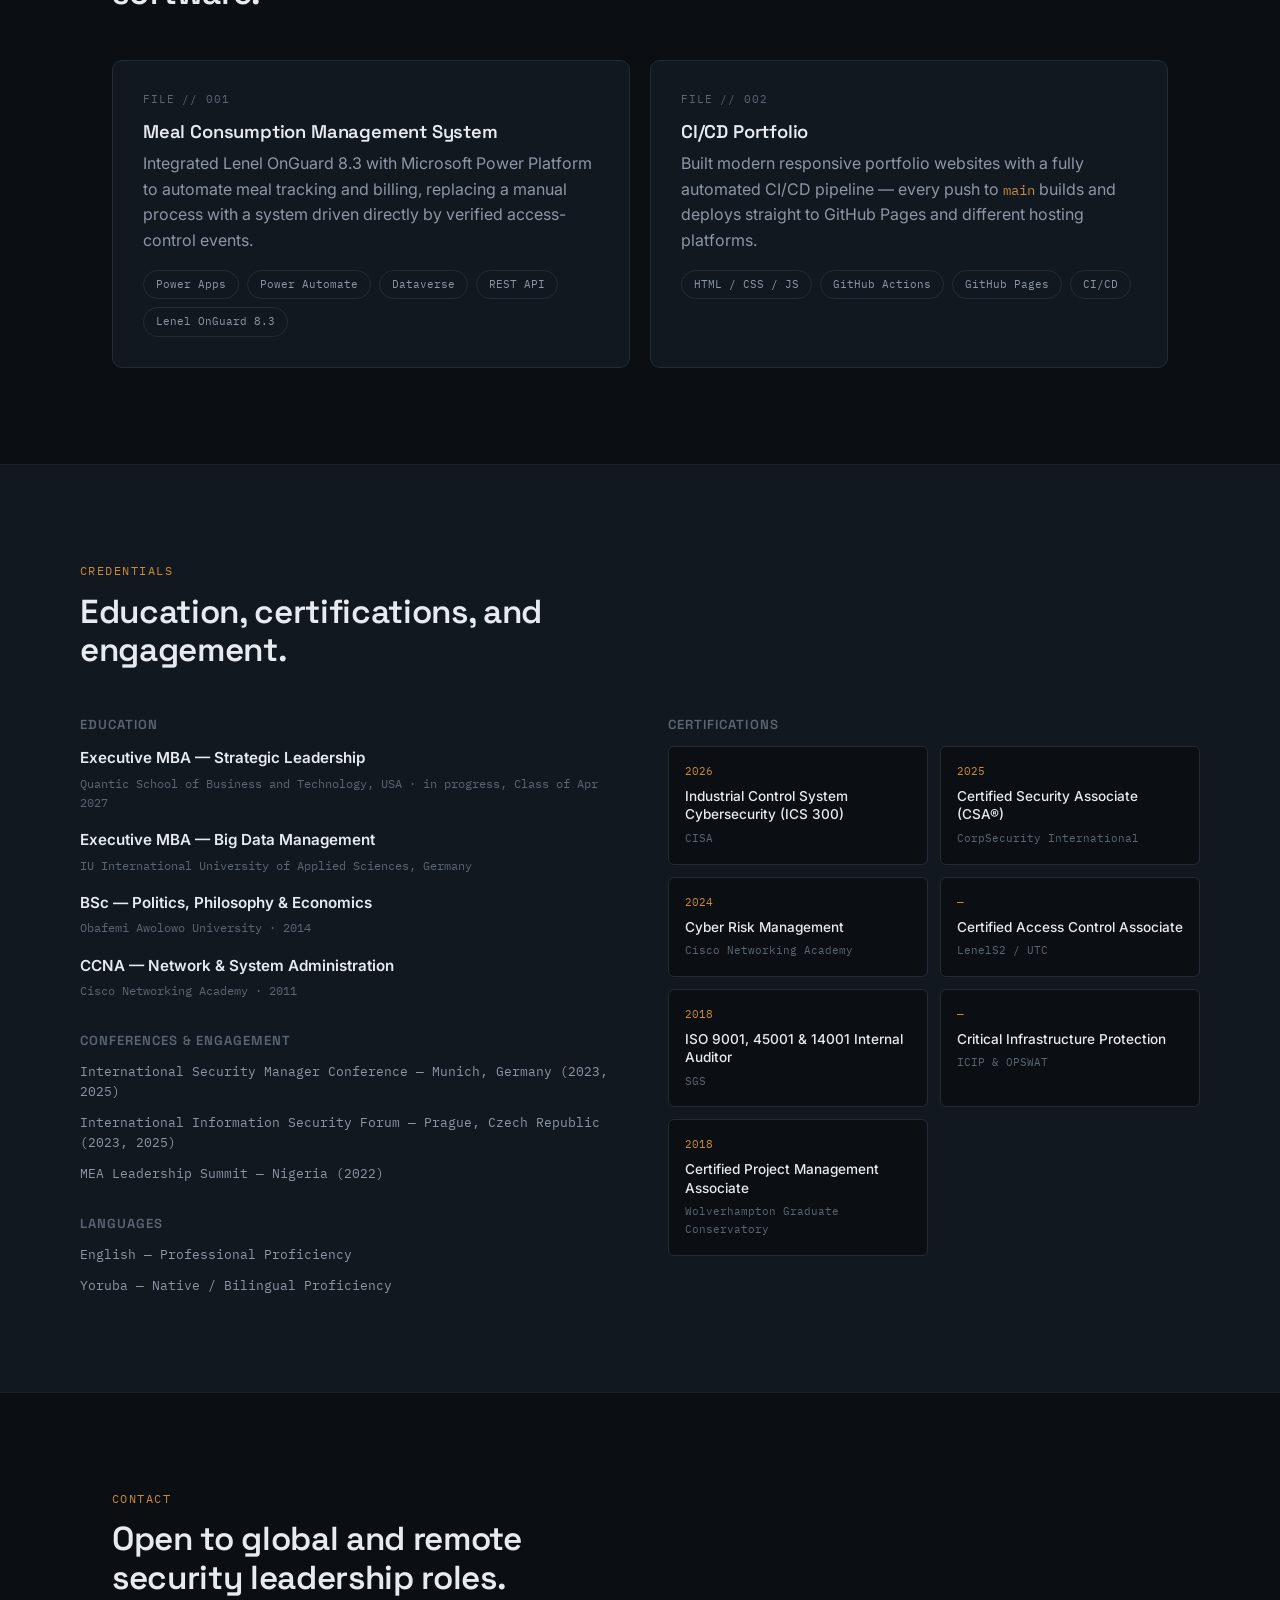
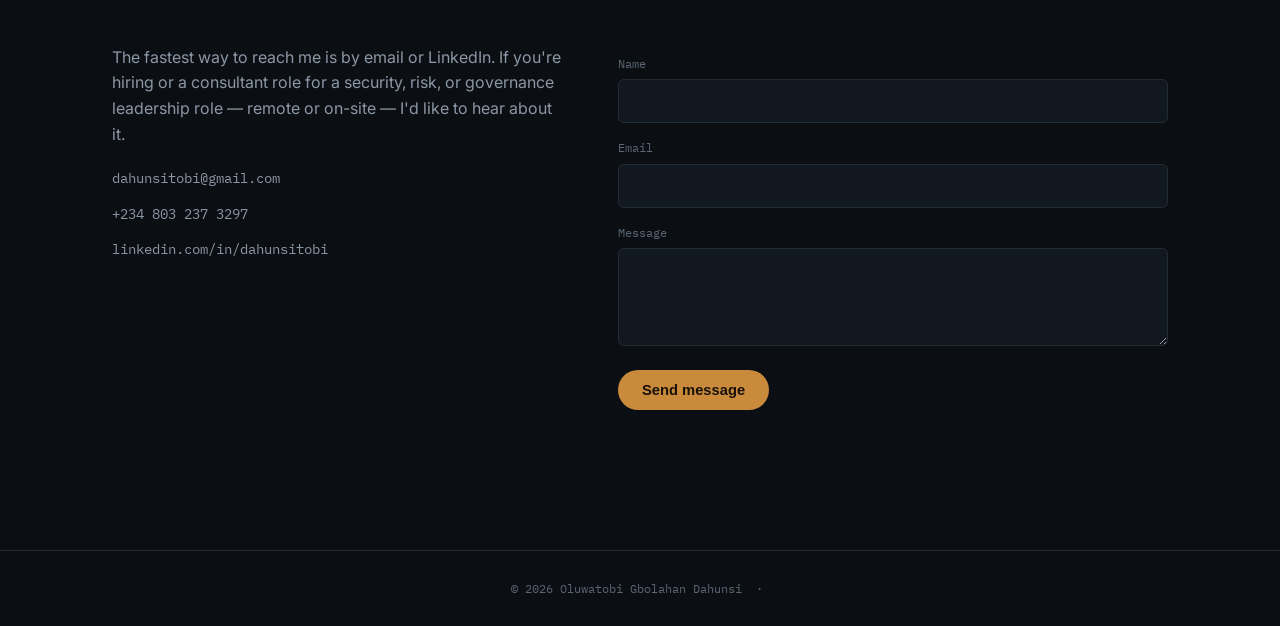
==== commit 403dc2a4: "Update contact section and footer text" ====
--- a/index.html
+++ b/index.html
@@ -403,13 +403,13 @@
   <!-- ============ CONTACT ============ -->
   <section class="section" id="contact">
     <div class="section__head">
-      <p class="eyebrow mono">07 &nbsp;/ CONTACT</p>
+      <p class="eyebrow mono">CONTACT</p>
       <h2>Open to global and remote security leadership roles.</h2>
     </div>
 
     <div class="contact-grid">
       <div class="contact-info">
-        <p>The fastest way to reach me is by email or LinkedIn. If you're hiring for a security, risk, or
+        <p>The fastest way to reach me is by email or LinkedIn. If you're hiring or a consultant role for a security, risk, or
           governance leadership role — remote or on-site — I'd like to hear about it.</p>
         <ul class="contact-links mono">
           <li><a href="mailto:dahunsitobi@gmail.com">dahunsitobi@gmail.com</a></li>
@@ -437,7 +437,7 @@
 </main>
 
 <footer class="footer">
-  <p class="mono">&copy; <span id="year">2026</span> Oluwatobi Gbolahan Dahunsi &nbsp;·&nbsp; </p>
+  <p class="mono">&copy; <span id="year">2026</span> Oluwatobi Gbolahan Dahunsi &nbsp;·&nbsp;</p>
 </footer>
 
 <script src="script.js"></script>
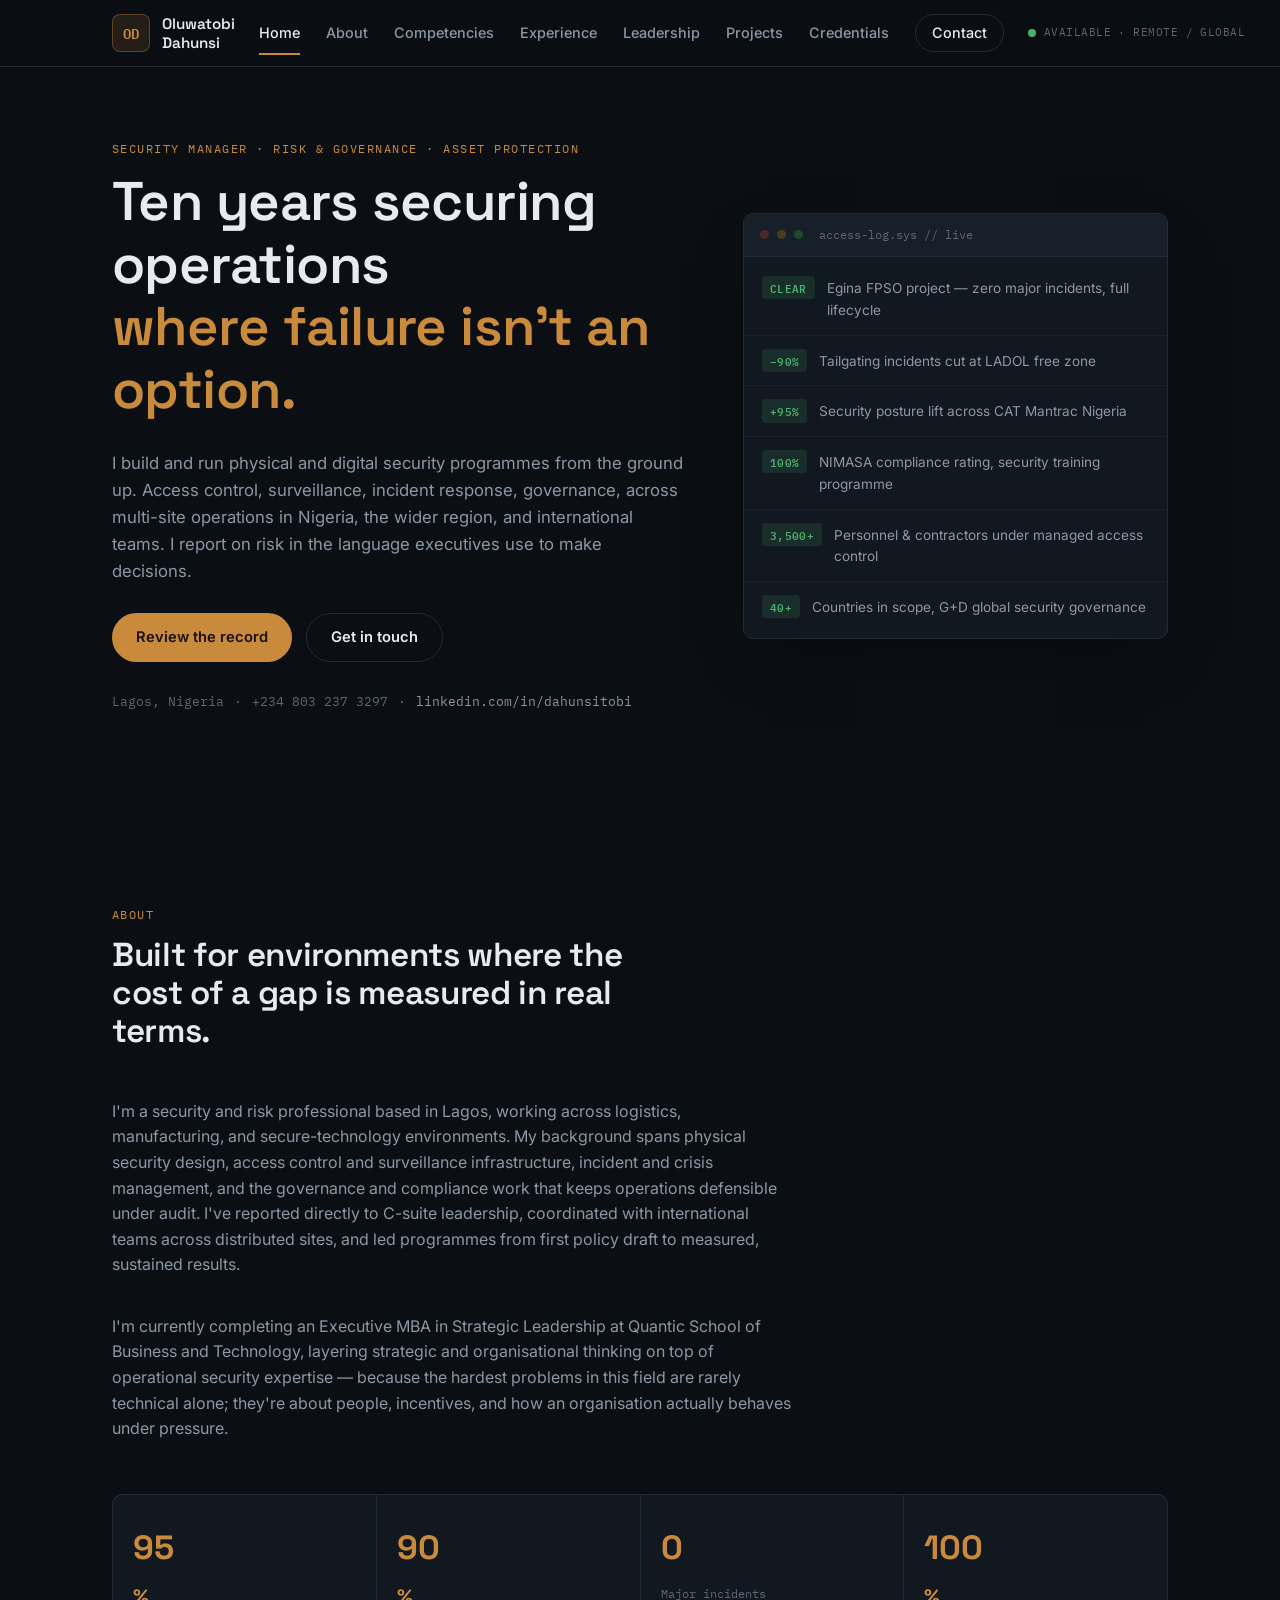
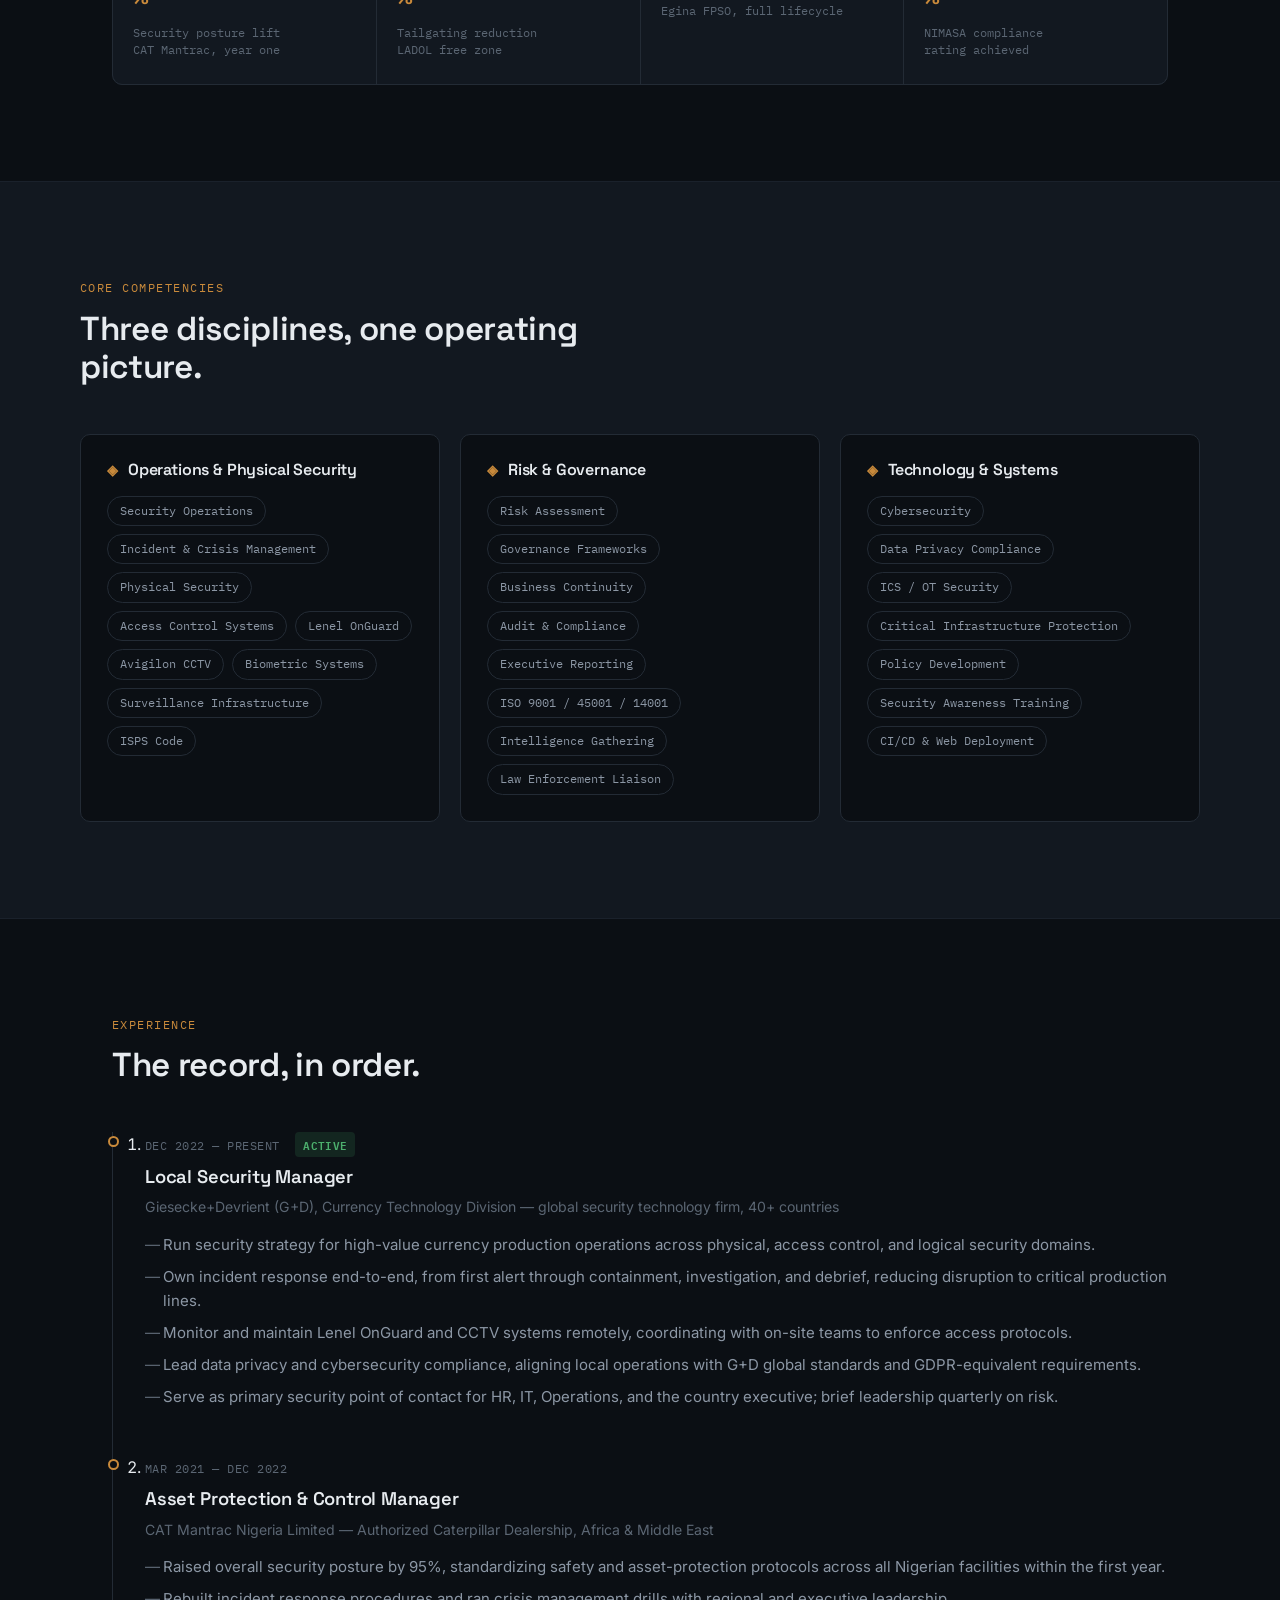
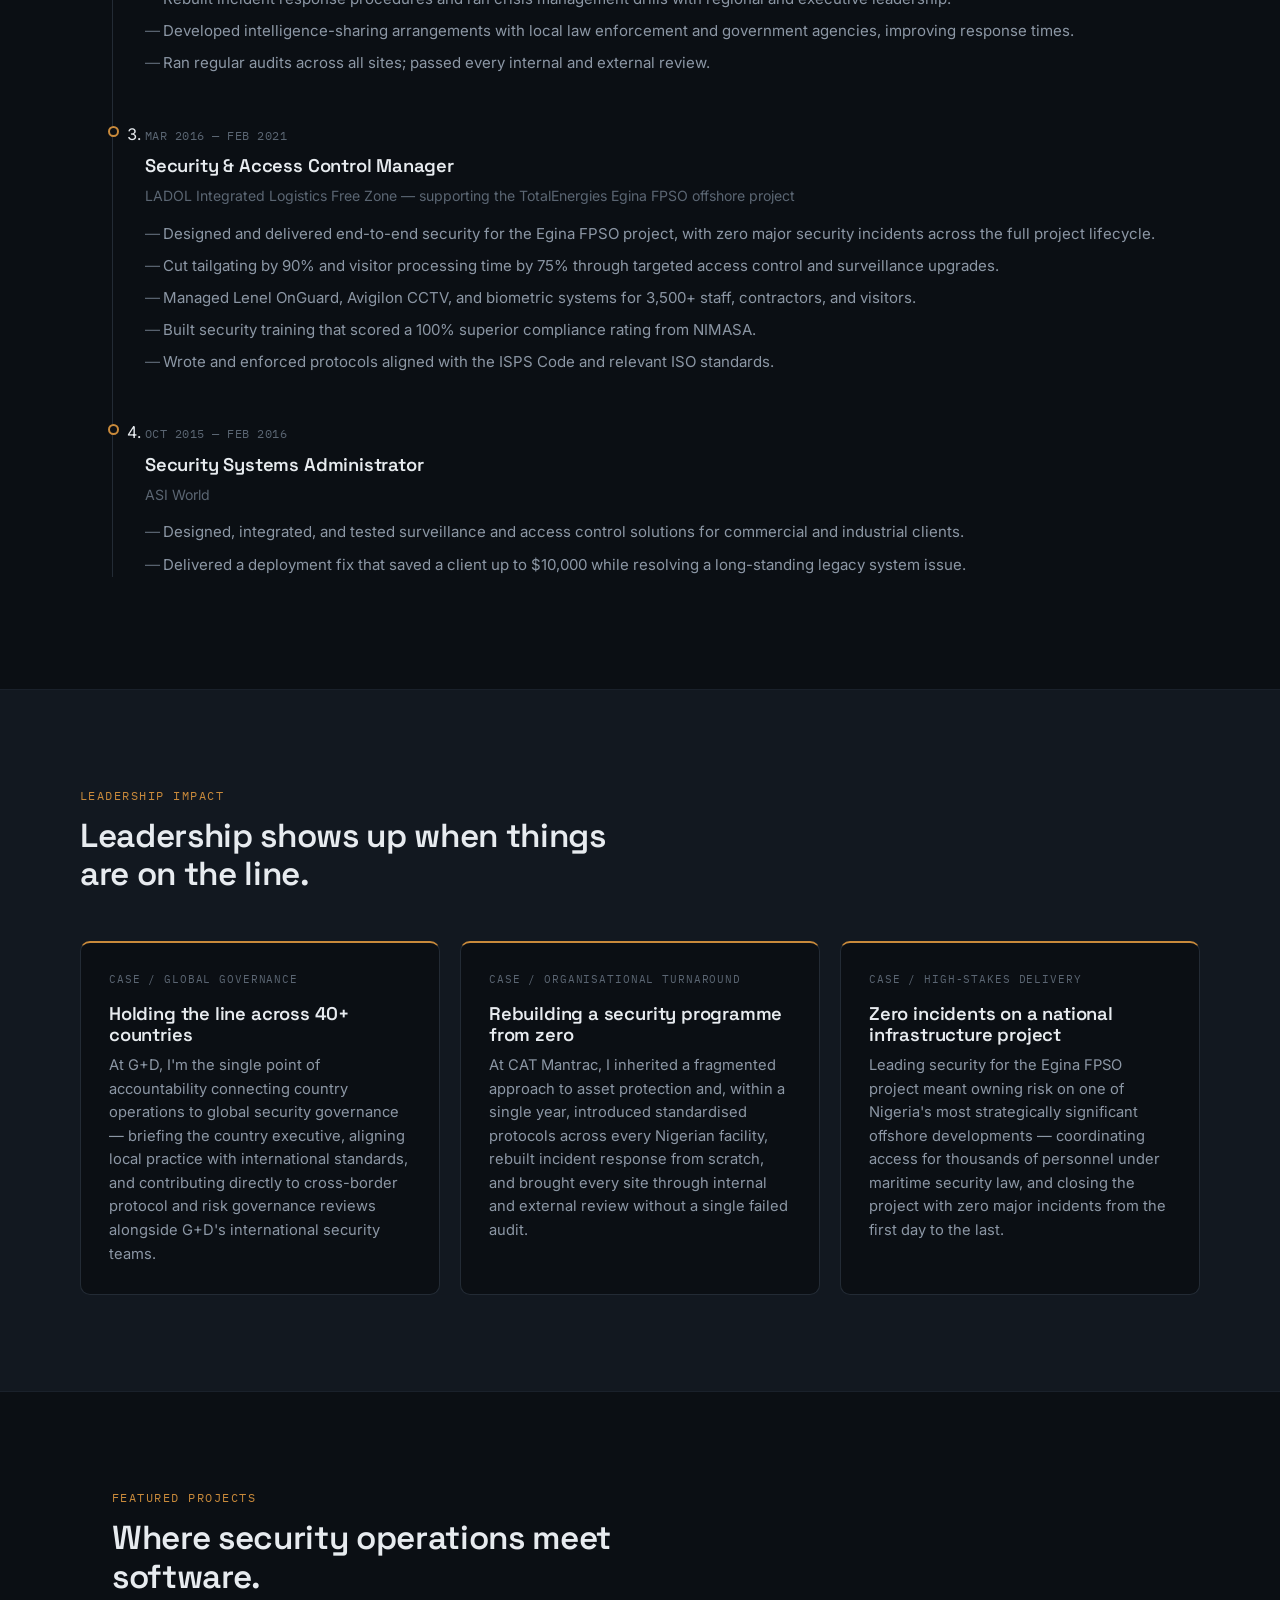
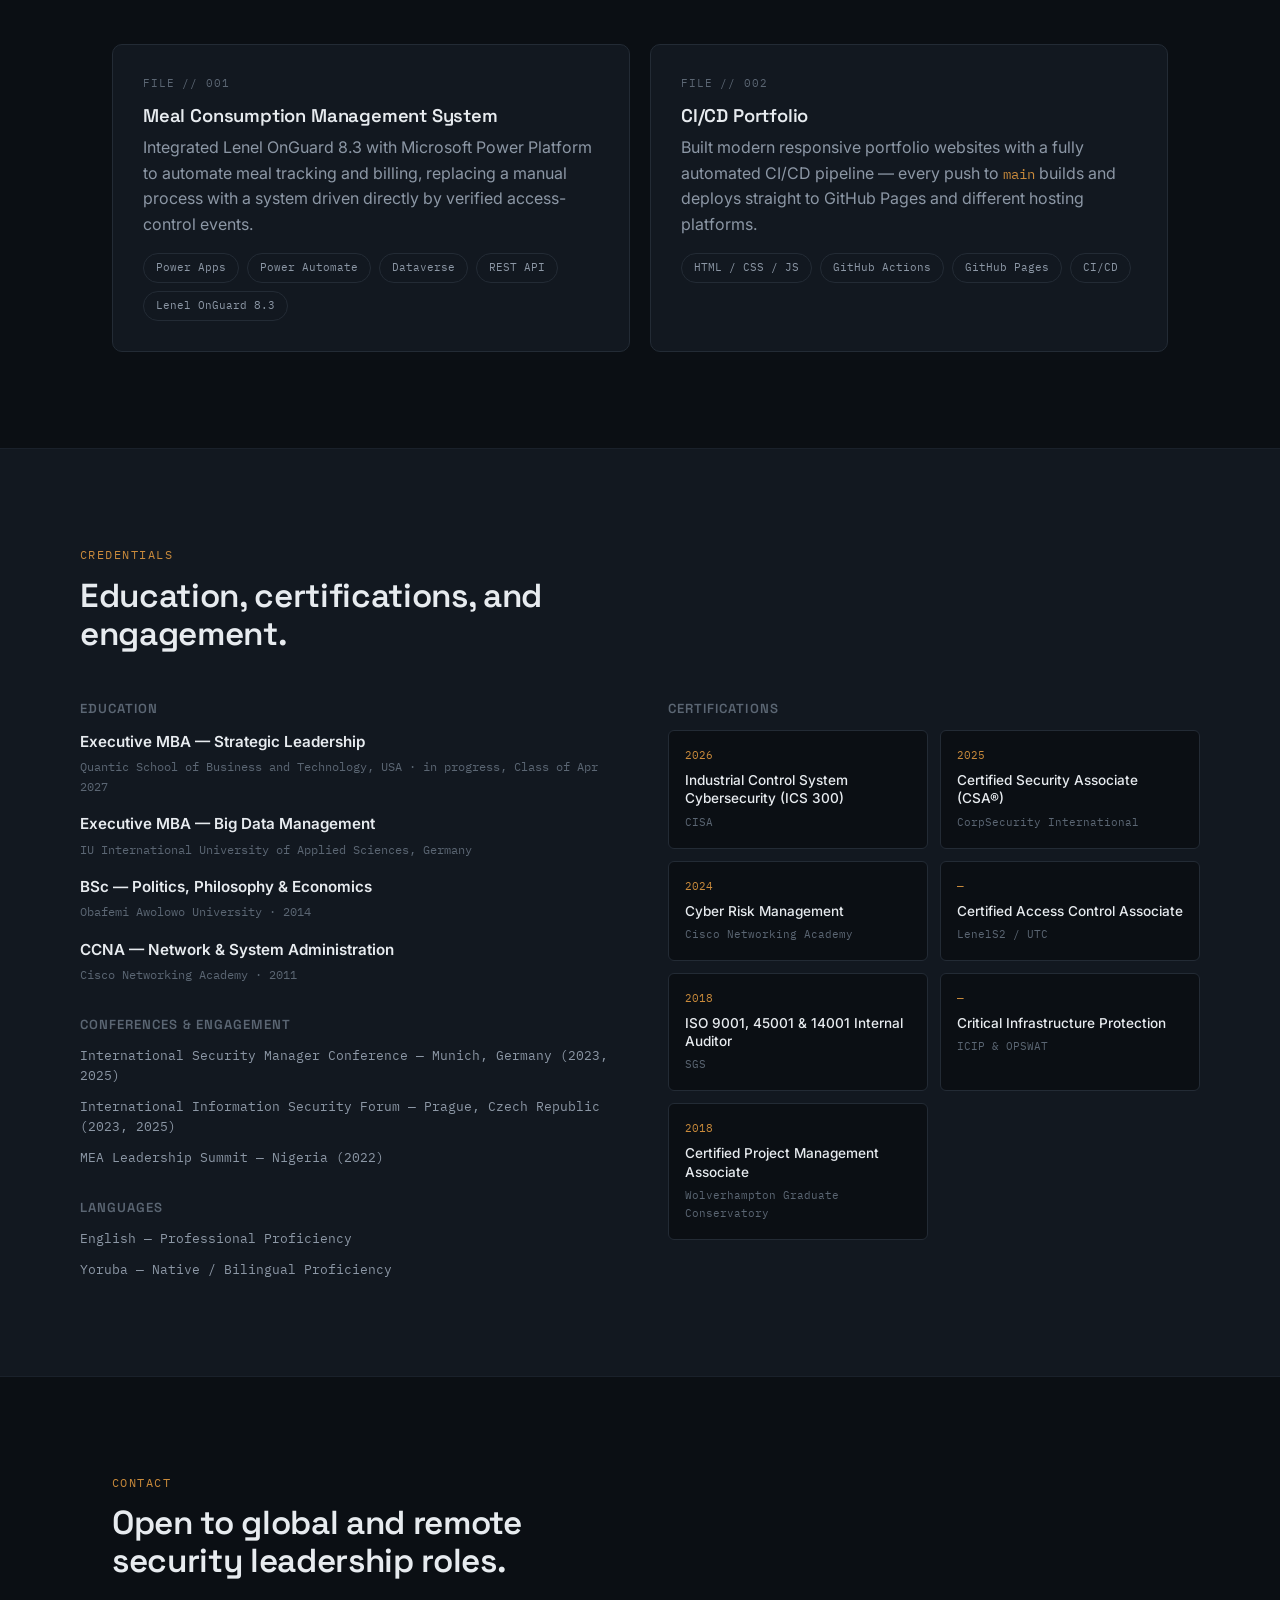
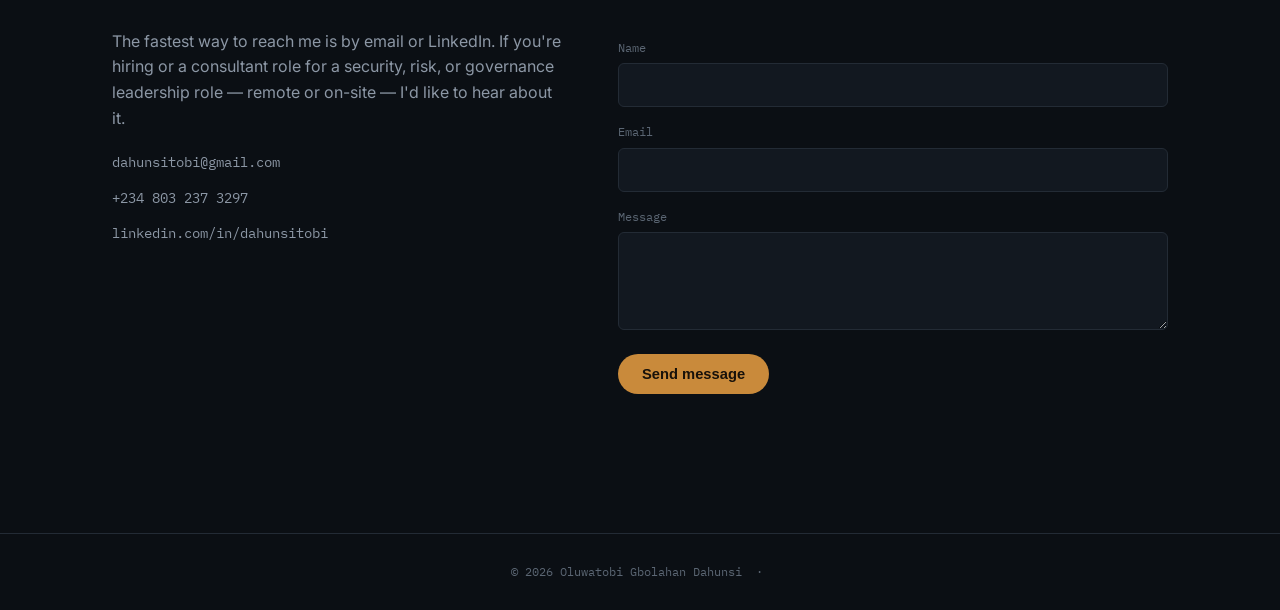
==== commit 07cb7c15: "Change 'Leadership Impact' to 'Leadership' and refine text Updated navigation link text and improved" ====
--- a/index.html
+++ b/index.html
@@ -34,7 +34,7 @@
       <a href="#about" data-nav>About</a>
       <a href="#competencies" data-nav>Competencies</a>
       <a href="#experience" data-nav>Experience</a>
-      <a href="#impact" data-nav>Leadership Impact</a>
+      <a href="#impact" data-nav>Leadership</a>
       <a href="#projects" data-nav>Projects</a>
       <a href="#credentials" data-nav>Credentials</a>
       <a href="#contact" data-nav class="nav__cta">Contact</a>
@@ -59,8 +59,8 @@
           <span class="type-target" id="typeTarget">where failure isn't an option.</span>
         </h1>
         <p class="hero__lede">
-          I build and run physical and digital security programmes from the ground up — access control,
-          surveillance, incident response, governance — across multi-site operations in Nigeria, the wider
+          I build and run physical and digital security programmes from the ground up. Access control,
+          surveillance, incident response, governance, across multi-site operations in Nigeria, the wider
           region, and international teams. I report on risk in the language executives use to make decisions.
         </p>
         <div class="hero__cta">
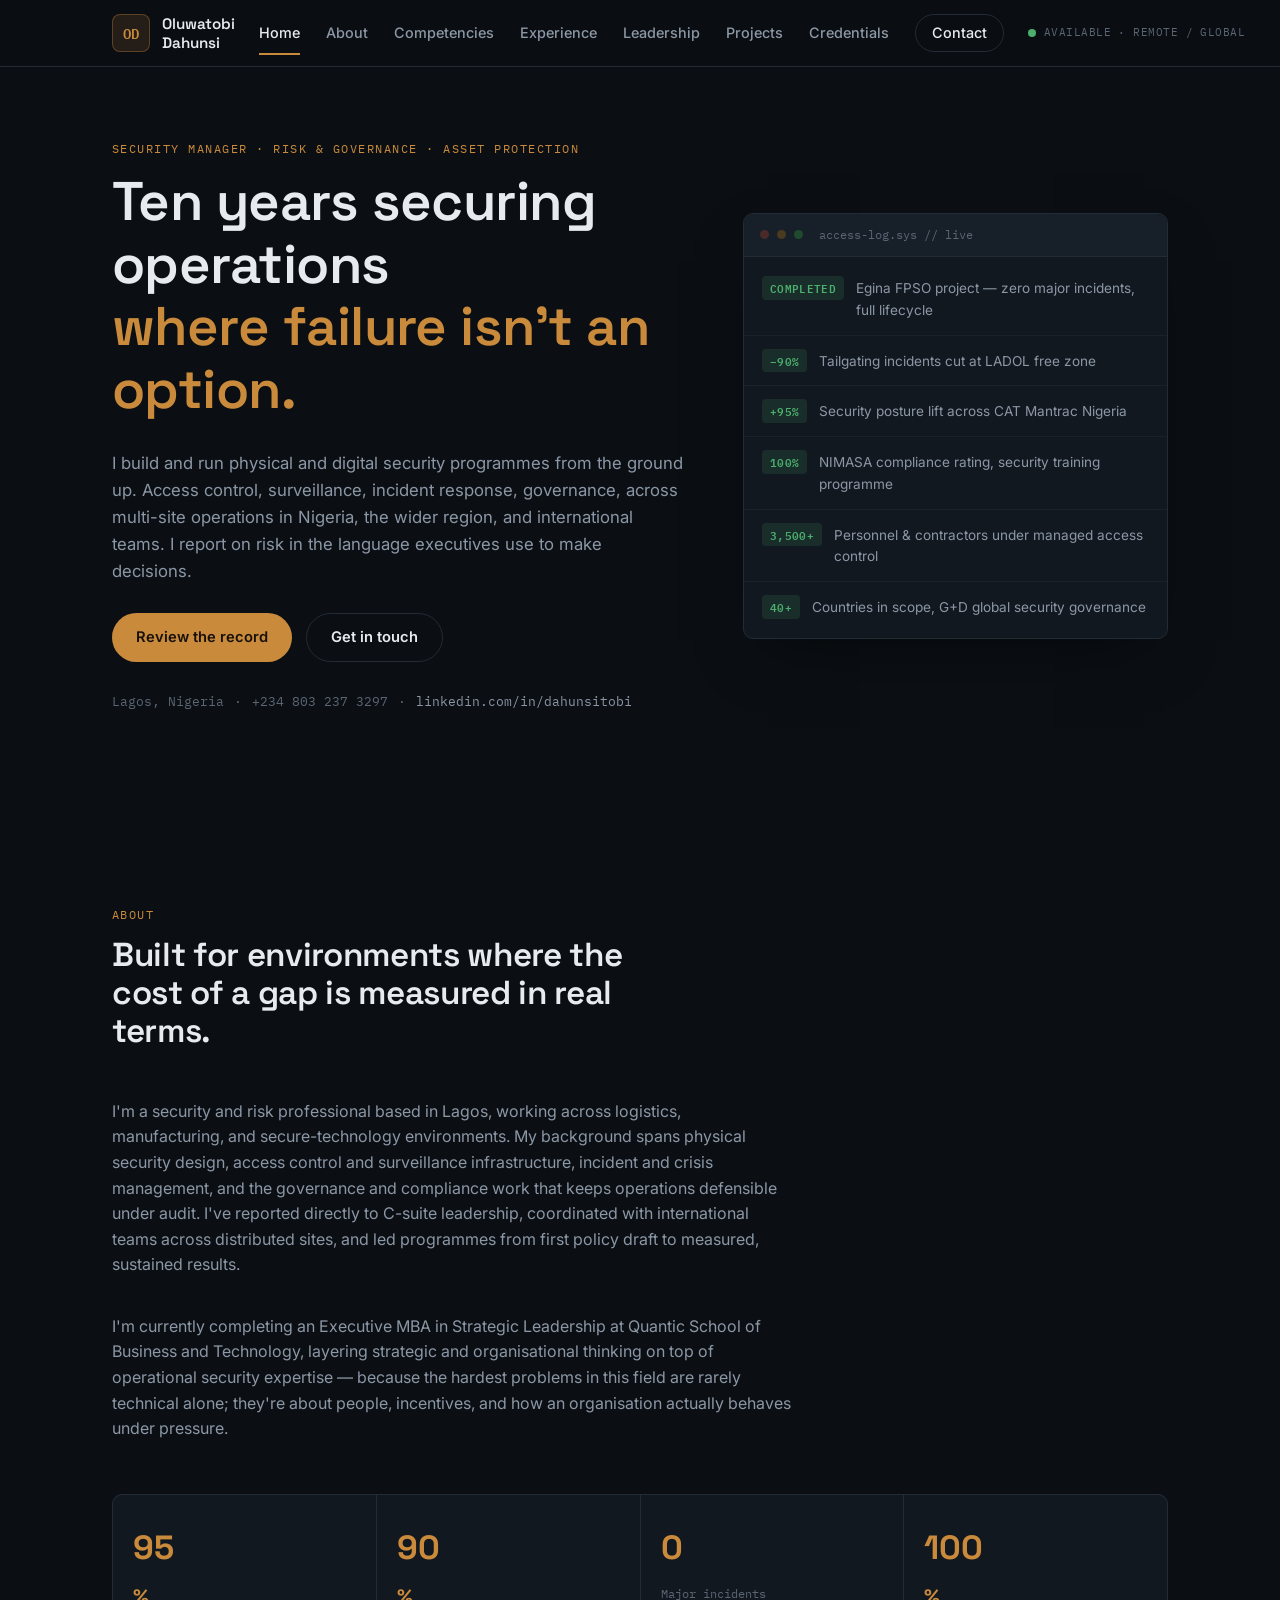
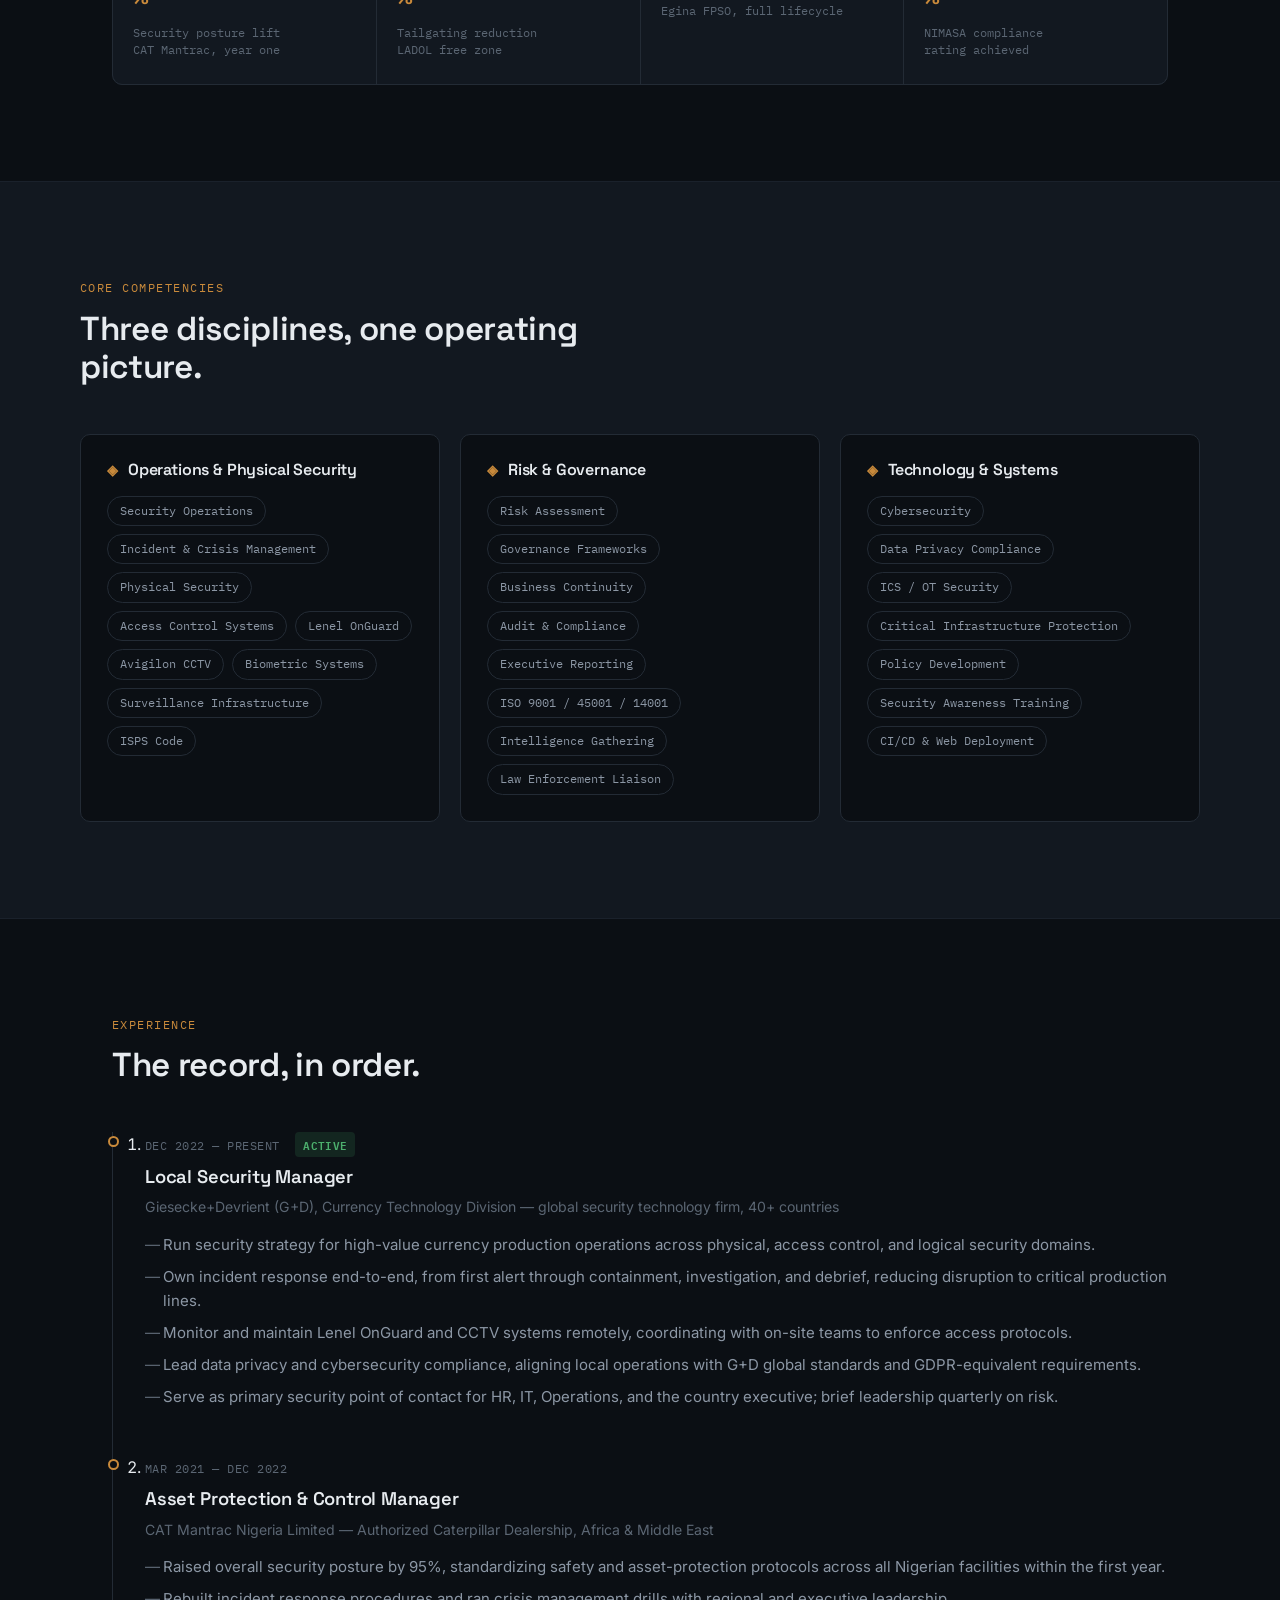
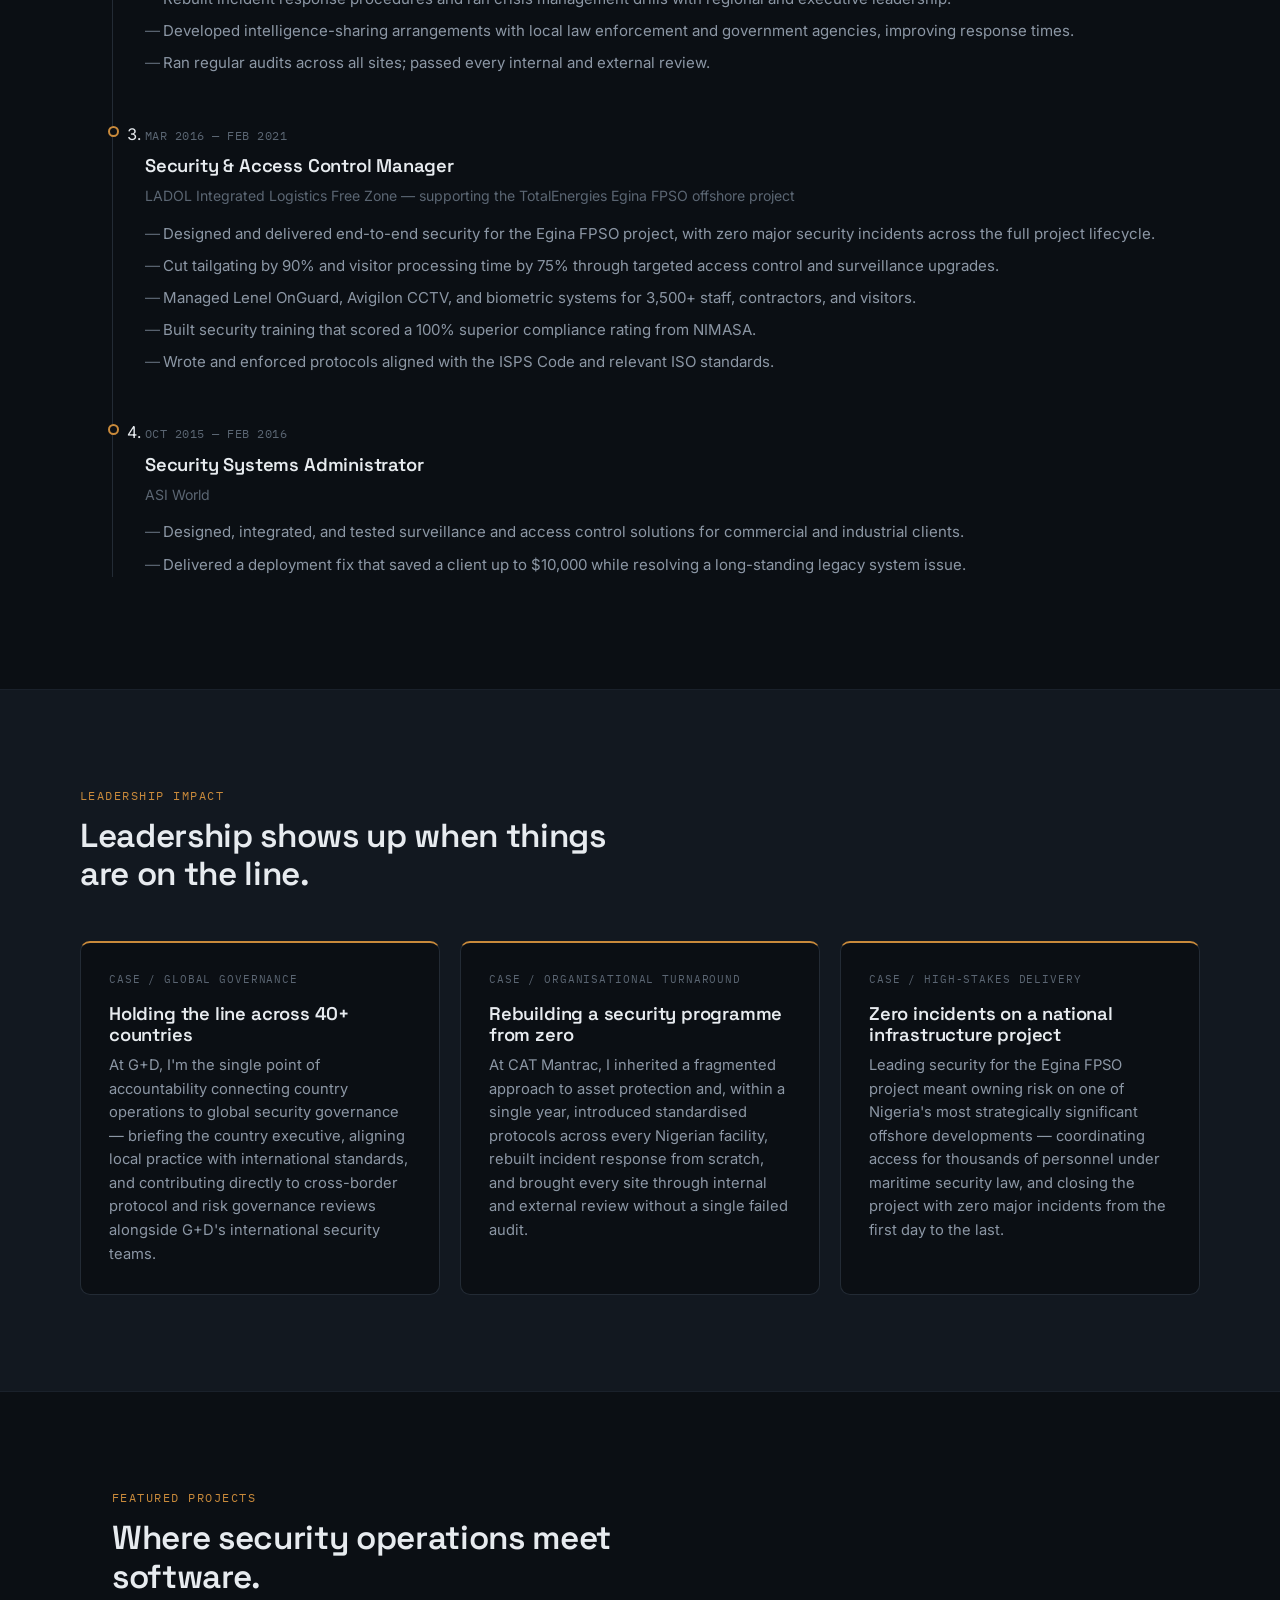
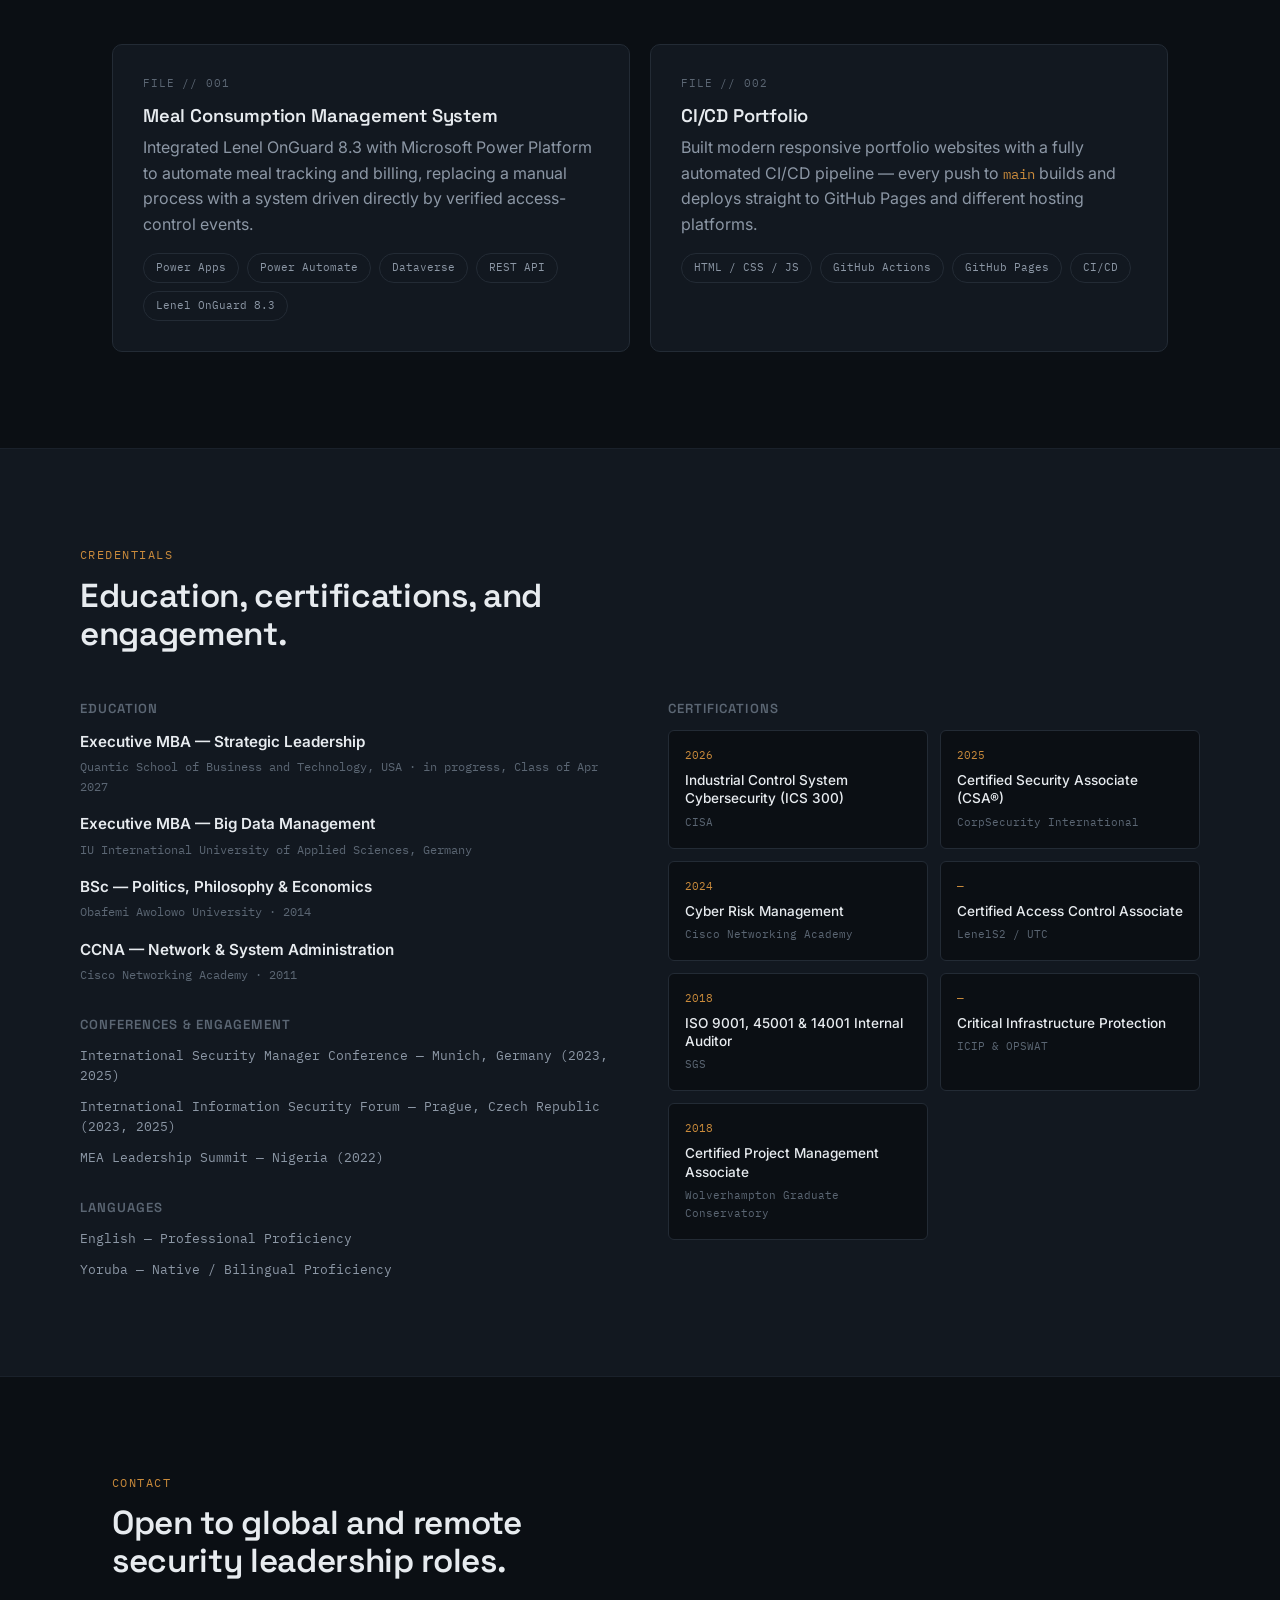
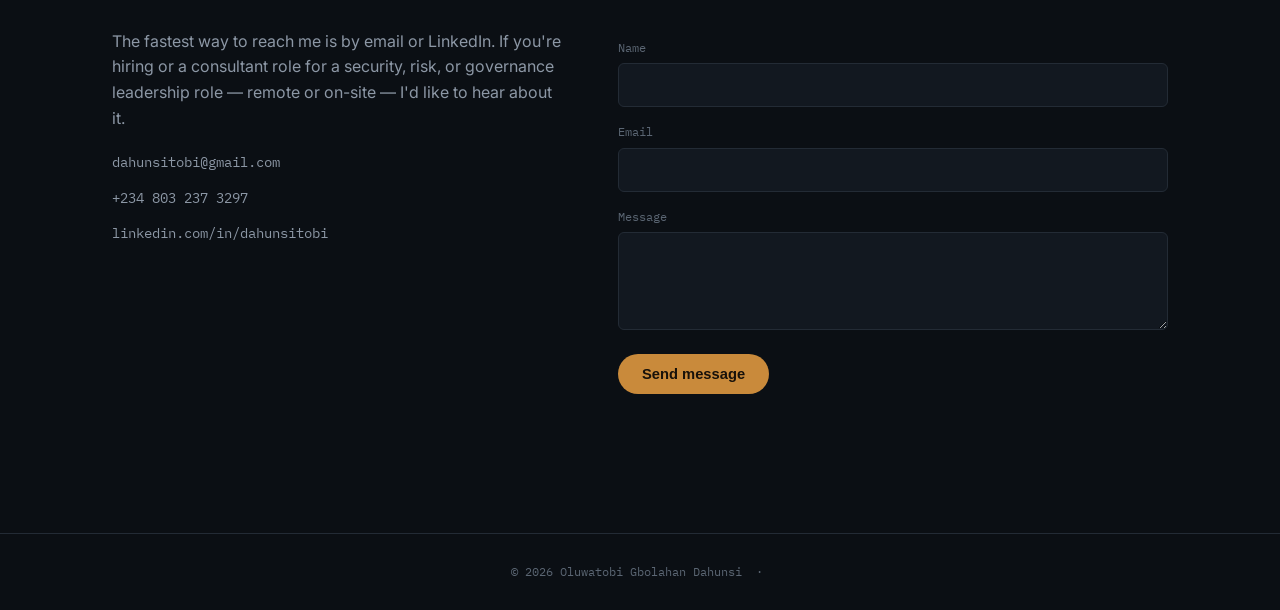
==== commit 80ad2098: "Change log status from 'CLEAR' to 'COMPLETED'" ====
--- a/index.html
+++ b/index.html
@@ -85,7 +85,7 @@
             <span class="console__title mono">access-log.sys // live</span>
           </div>
           <ul class="console__feed" id="consoleFeed">
-            <li><span class="tag tag--ok">CLEAR</span> Egina FPSO project — zero major incidents, full lifecycle</li>
+            <li><span class="tag tag--ok">COMPLETED</span> Egina FPSO project — zero major incidents, full lifecycle</li>
             <li><span class="tag tag--ok">−90%</span> Tailgating incidents cut at LADOL free zone</li>
             <li><span class="tag tag--ok">+95%</span> Security posture lift across CAT Mantrac Nigeria</li>
             <li><span class="tag tag--ok">100%</span> NIMASA compliance rating, security training programme</li>
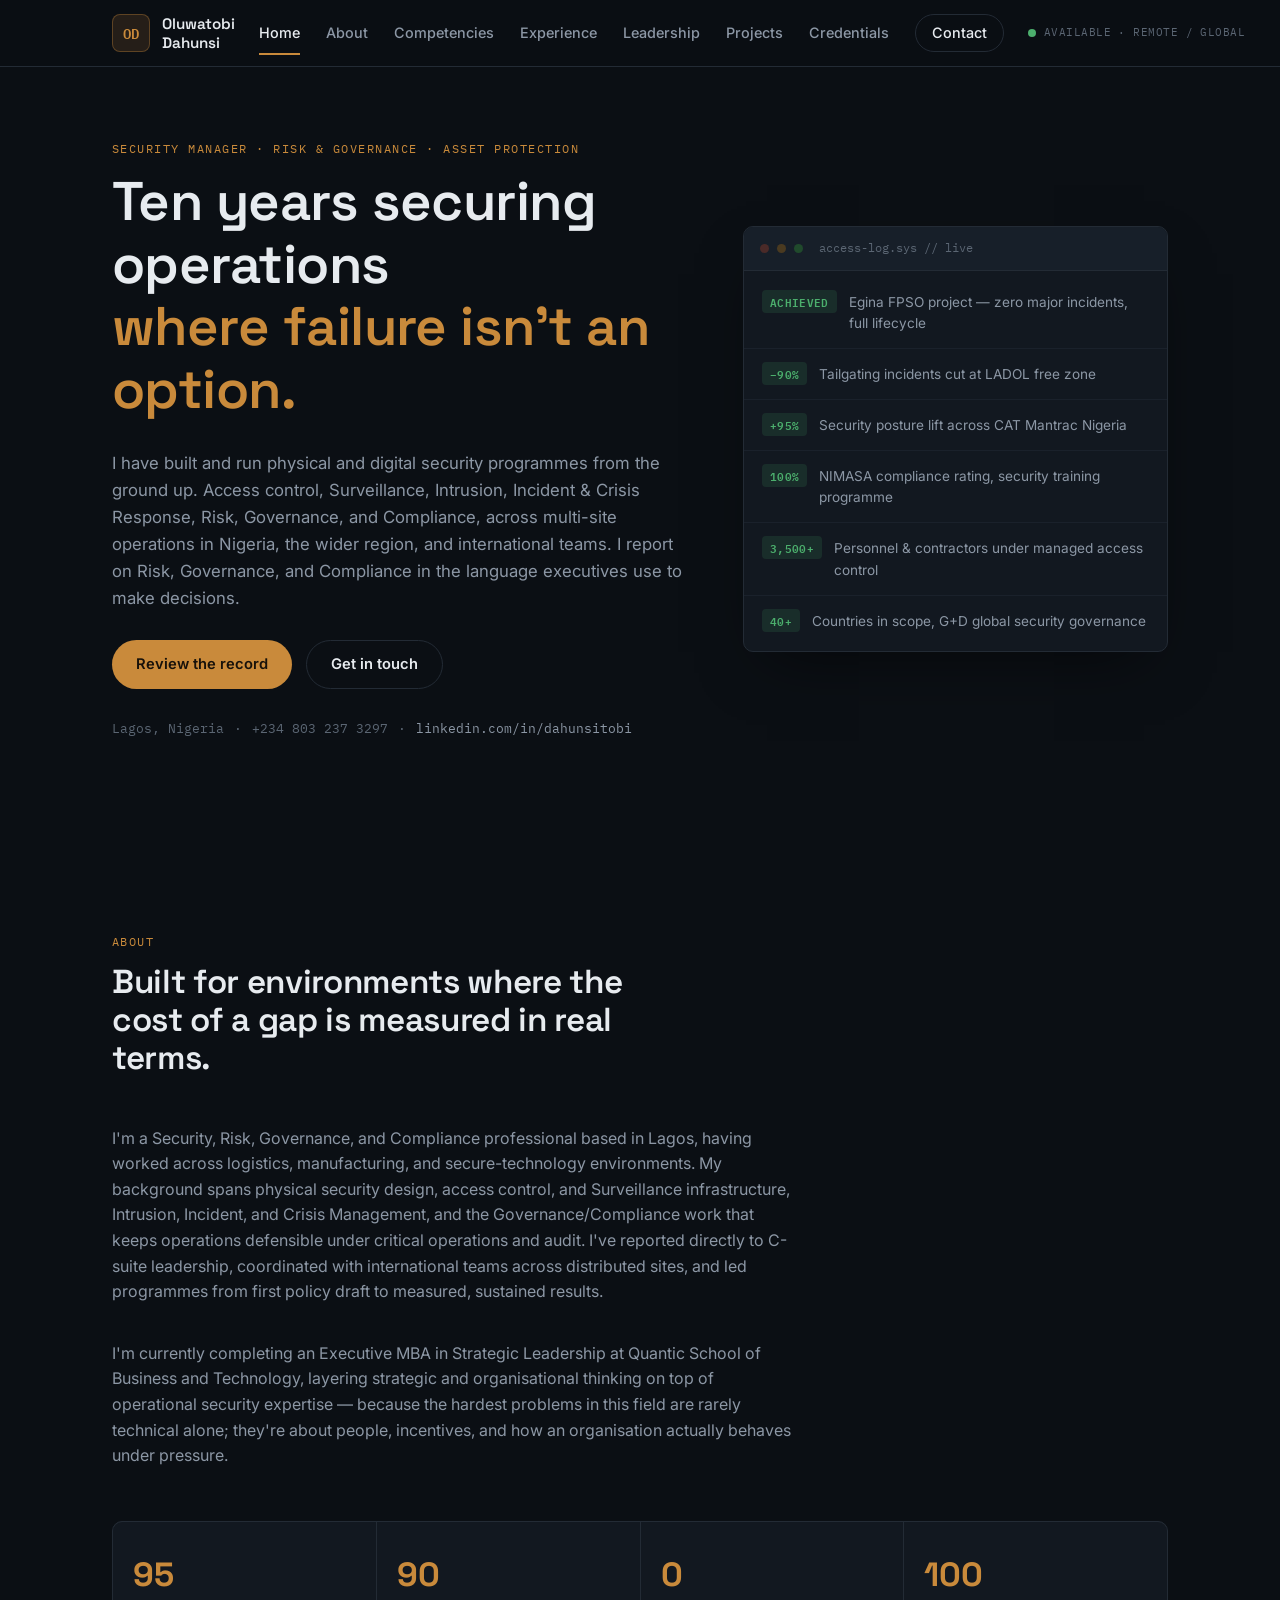
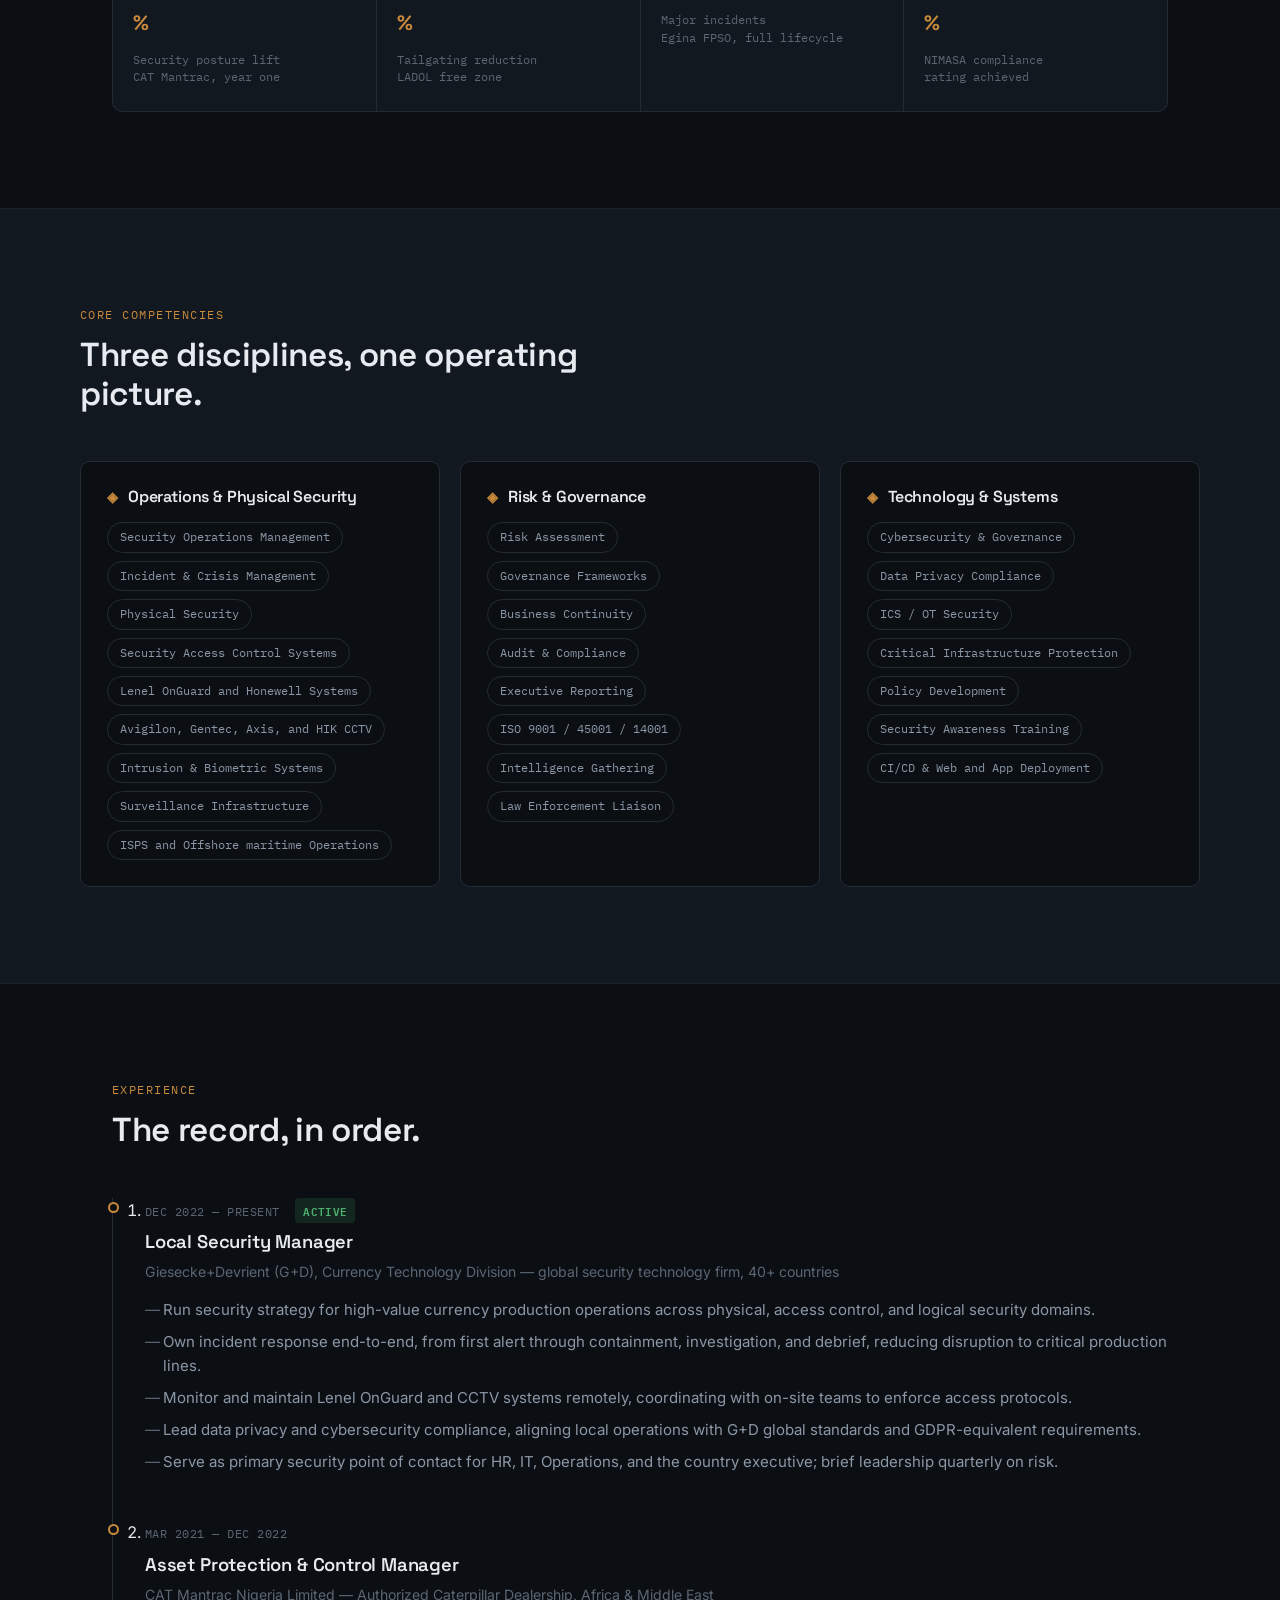
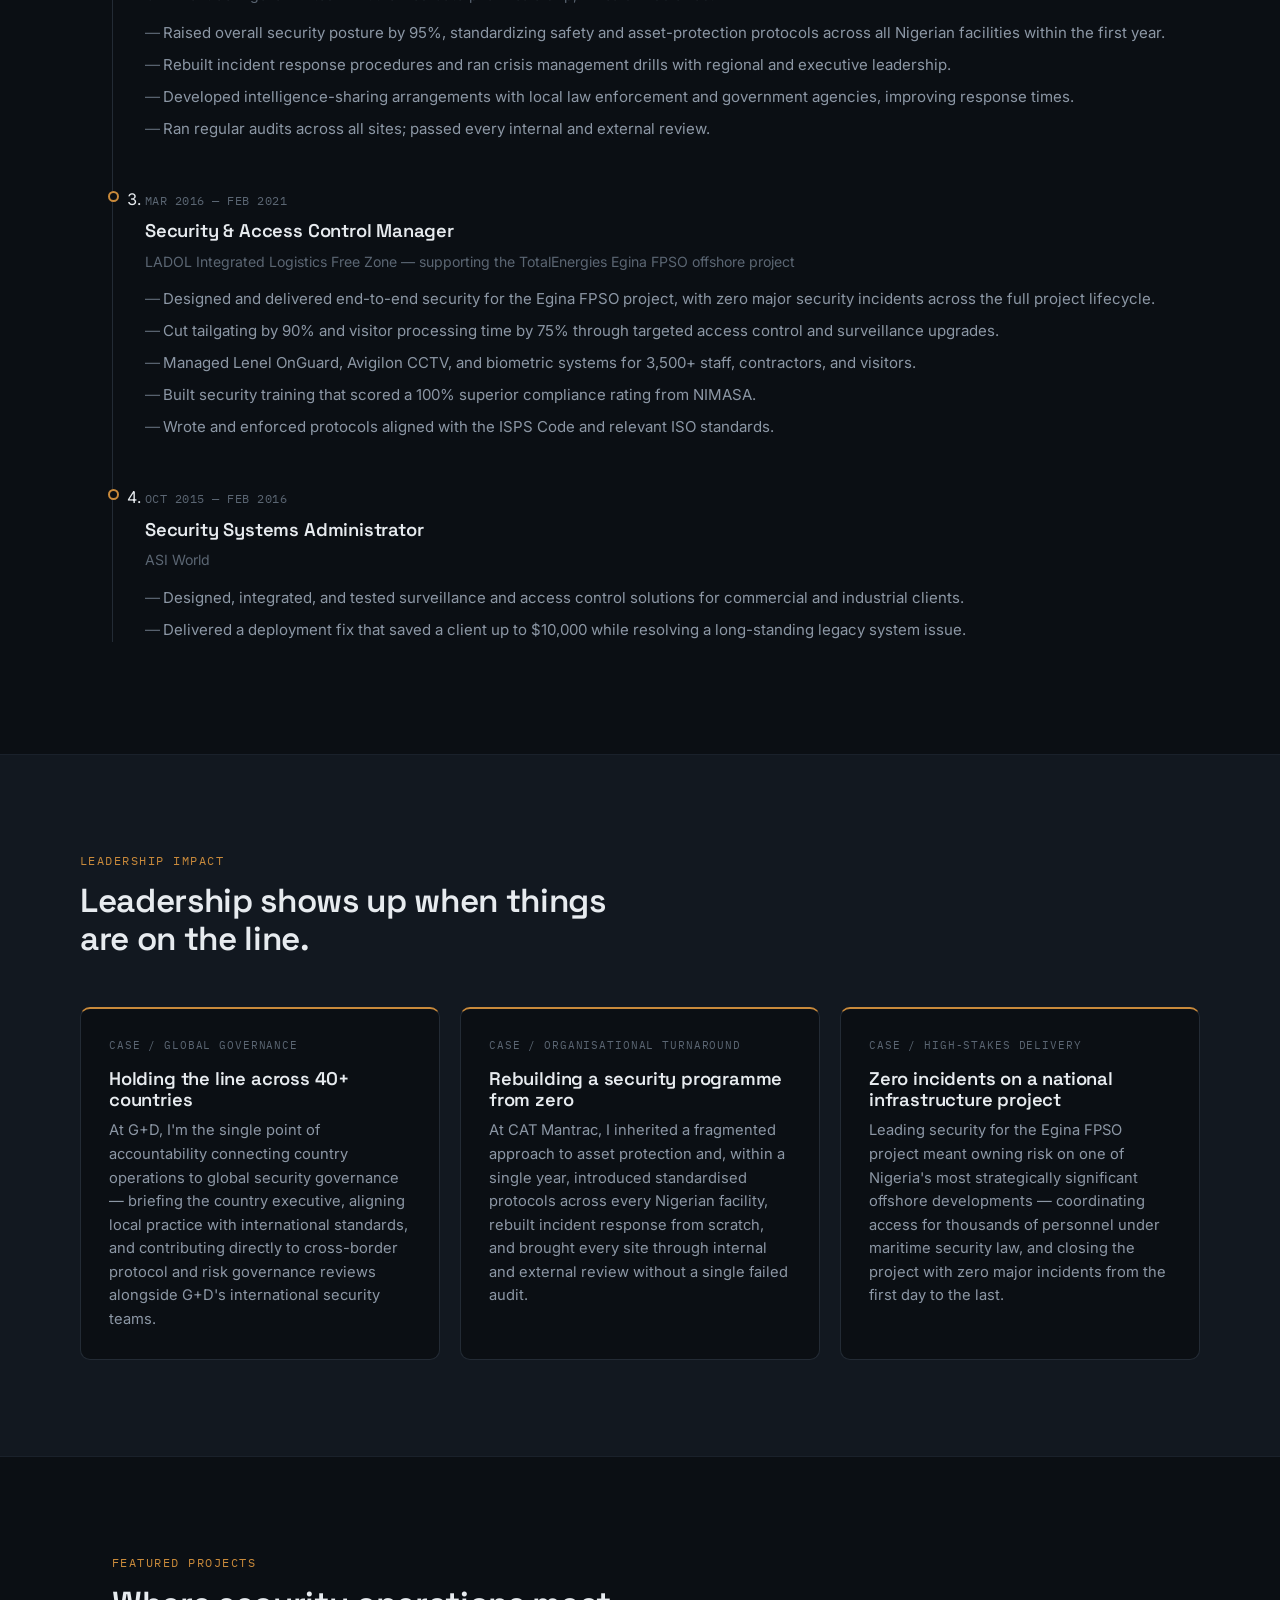
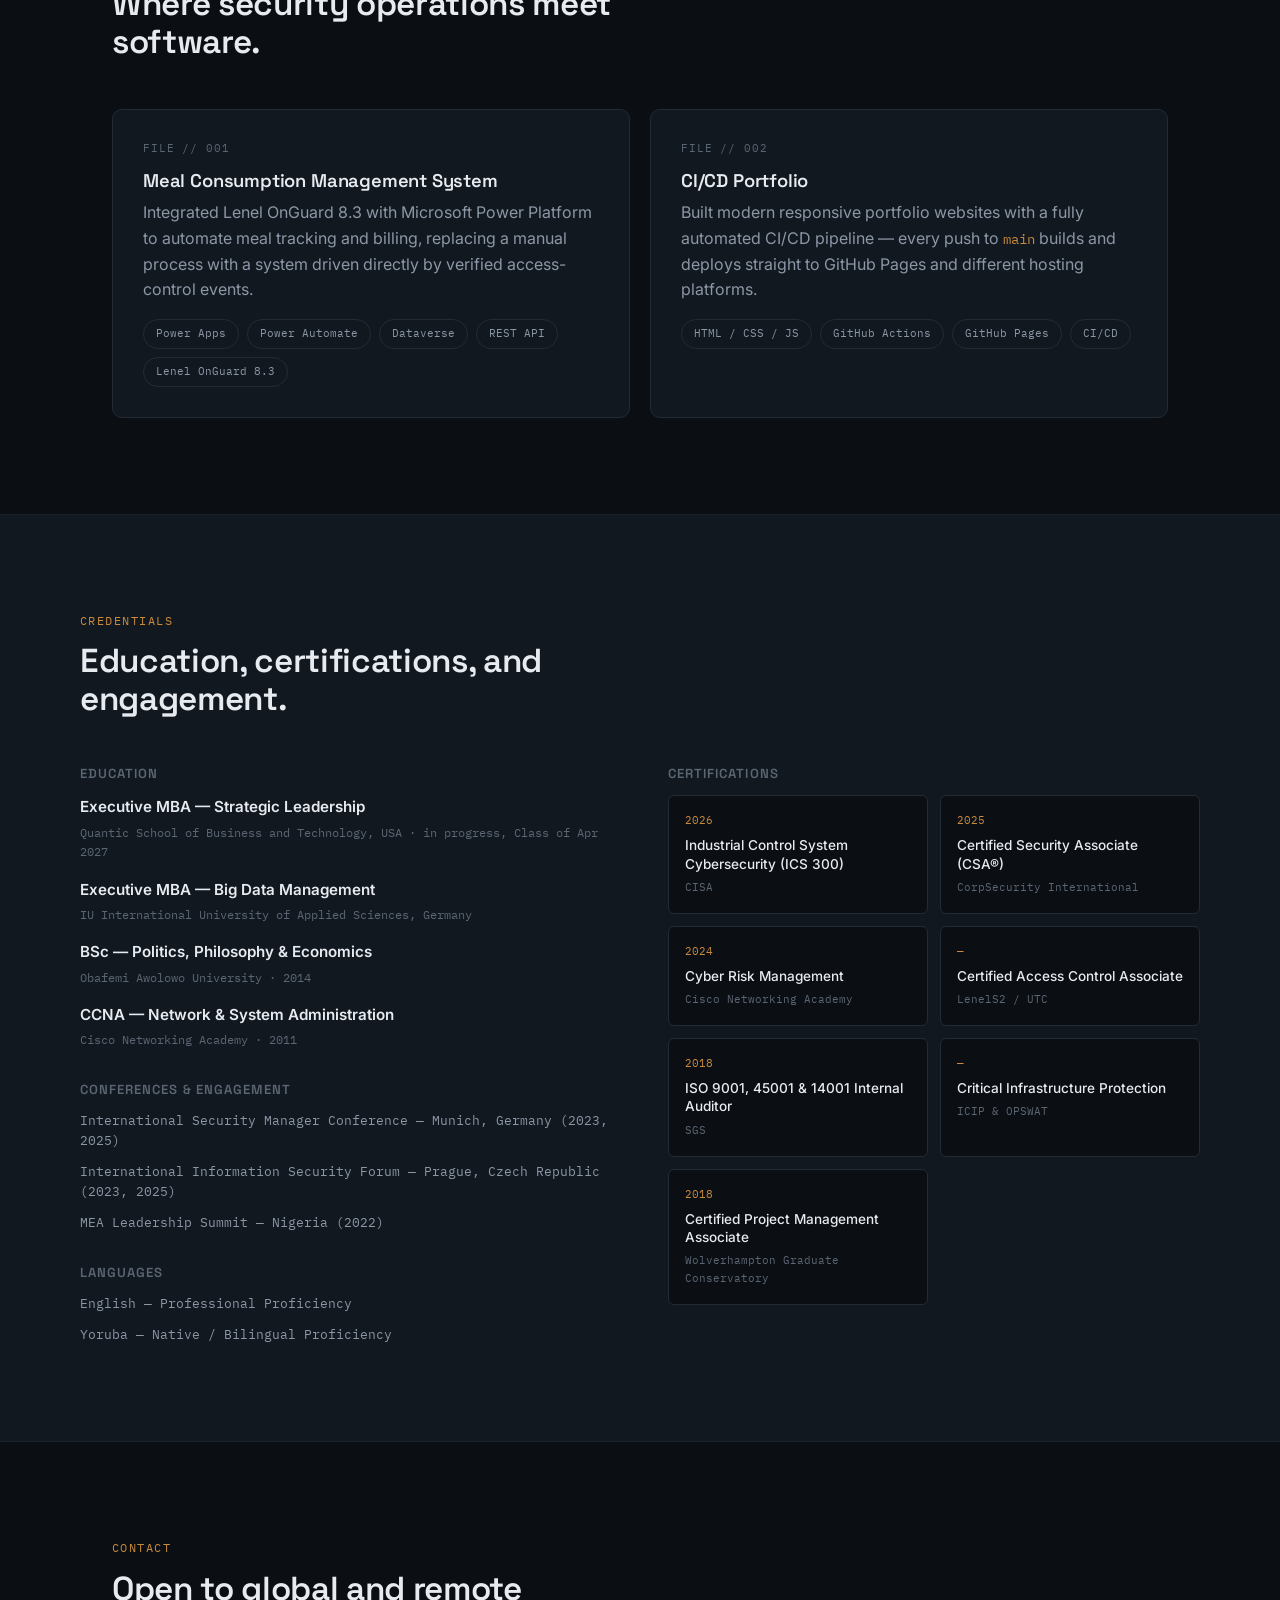
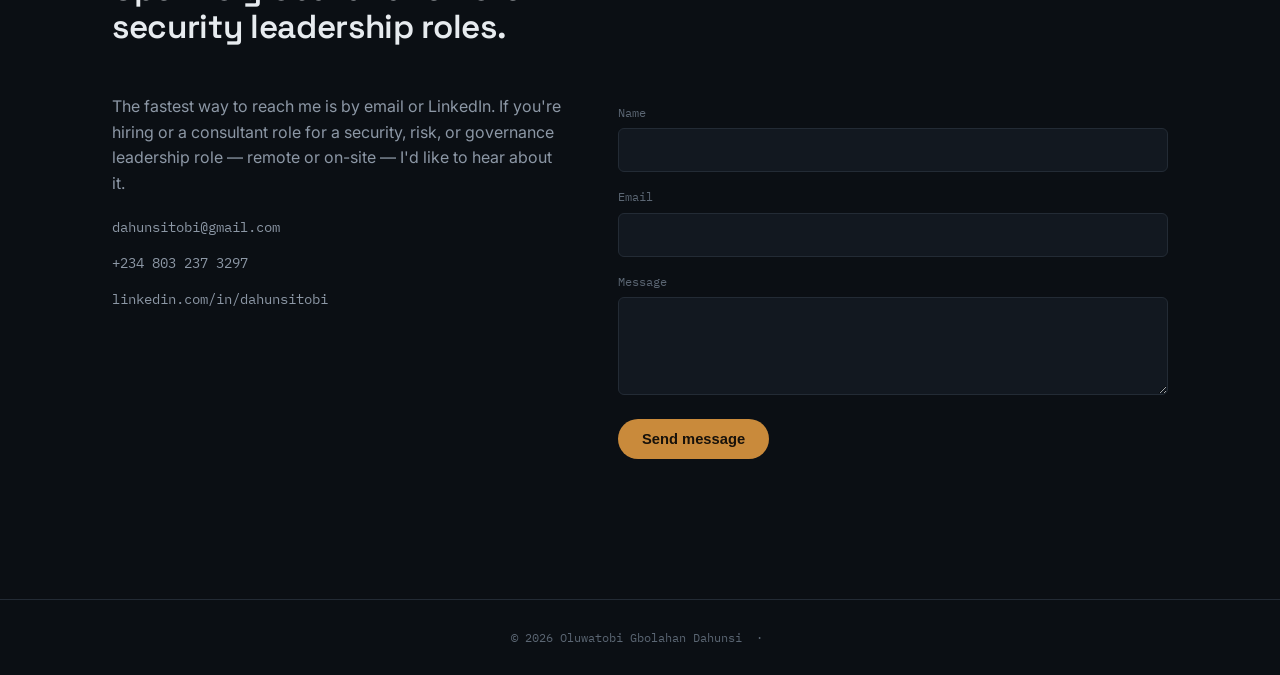
==== commit 1bf2a8b2: "Revise security program descriptions in index.html Updated descriptions and terminology for clarity " ====
--- a/index.html
+++ b/index.html
@@ -59,9 +59,9 @@
           <span class="type-target" id="typeTarget">where failure isn't an option.</span>
         </h1>
         <p class="hero__lede">
-          I build and run physical and digital security programmes from the ground up. Access control,
-          surveillance, incident response, governance, across multi-site operations in Nigeria, the wider
-          region, and international teams. I report on risk in the language executives use to make decisions.
+          I have built and run physical and digital security programmes from the ground up. Access control,
+          Surveillance, Intrusion, Incident & Crisis Response, Risk, Governance, and Compliance, across multi-site operations in Nigeria, the wider
+          region, and international teams. I report on Risk, Governance, and Compliance in the language executives use to make decisions.
         </p>
         <div class="hero__cta">
           <a class="btn btn--primary" href="#experience">Review the record</a>
@@ -85,7 +85,7 @@
             <span class="console__title mono">access-log.sys // live</span>
           </div>
           <ul class="console__feed" id="consoleFeed">
-            <li><span class="tag tag--ok">COMPLETED</span> Egina FPSO project — zero major incidents, full lifecycle</li>
+            <li><span class="tag tag--ok">ACHIEVED</span> Egina FPSO project — zero major incidents, full lifecycle</li>
             <li><span class="tag tag--ok">−90%</span> Tailgating incidents cut at LADOL free zone</li>
             <li><span class="tag tag--ok">+95%</span> Security posture lift across CAT Mantrac Nigeria</li>
             <li><span class="tag tag--ok">100%</span> NIMASA compliance rating, security training programme</li>
@@ -105,10 +105,10 @@
     </div>
     <div class="about__grid">
       <p class="about__text">
-        I'm a security and risk professional based in Lagos, working across logistics, manufacturing, and
-        secure-technology environments. My background spans physical security design, access control and
-        surveillance infrastructure, incident and crisis management, and the governance and compliance work
-        that keeps operations defensible under audit. I've reported directly to C-suite leadership, coordinated
+        I'm a Security, Risk, Governance, and Compliance professional based in Lagos, having worked across logistics, manufacturing, and
+        secure-technology environments. My background spans physical security design, access control, and
+        Surveillance infrastructure, Intrusion, Incident, and Crisis Management, and the Governance/Compliance work
+        that keeps operations defensible under critical operations and audit. I've reported directly to C-suite leadership, coordinated
         with international teams across distributed sites, and led programmes from first policy draft to
         measured, sustained results.
       </p>
@@ -149,15 +149,15 @@
       <article class="comp-card">
         <h3><span class="comp-card__glyph" aria-hidden="true">◈</span> Operations &amp; Physical Security</h3>
         <ul class="chip-list">
-          <li>Security Operations</li>
+          <li>Security Operations Management</li>
           <li>Incident &amp; Crisis Management</li>
           <li>Physical Security</li>
-          <li>Access Control Systems</li>
-          <li>Lenel OnGuard</li>
-          <li>Avigilon CCTV</li>
-          <li>Biometric Systems</li>
+          <li>Security Access Control Systems</li>
+          <li>Lenel OnGuard and Honewell Systems</li>
+          <li>Avigilon, Gentec, Axis, and HIK CCTV</li>
+          <li>Intrusion & Biometric Systems</li>
           <li>Surveillance Infrastructure</li>
-          <li>ISPS Code</li>
+          <li>ISPS and Offshore maritime Operations</li>
         </ul>
       </article>
       <article class="comp-card">
@@ -176,13 +176,13 @@
       <article class="comp-card">
         <h3><span class="comp-card__glyph" aria-hidden="true">◈</span> Technology &amp; Systems</h3>
         <ul class="chip-list">
-          <li>Cybersecurity</li>
+          <li>Cybersecurity & Governance</li>
           <li>Data Privacy Compliance</li>
           <li>ICS / OT Security</li>
           <li>Critical Infrastructure Protection</li>
           <li>Policy Development</li>
           <li>Security Awareness Training</li>
-          <li>CI/CD &amp; Web Deployment</li>
+          <li>CI/CD &amp; Web and App Deployment</li>
         </ul>
       </article>
     </div>
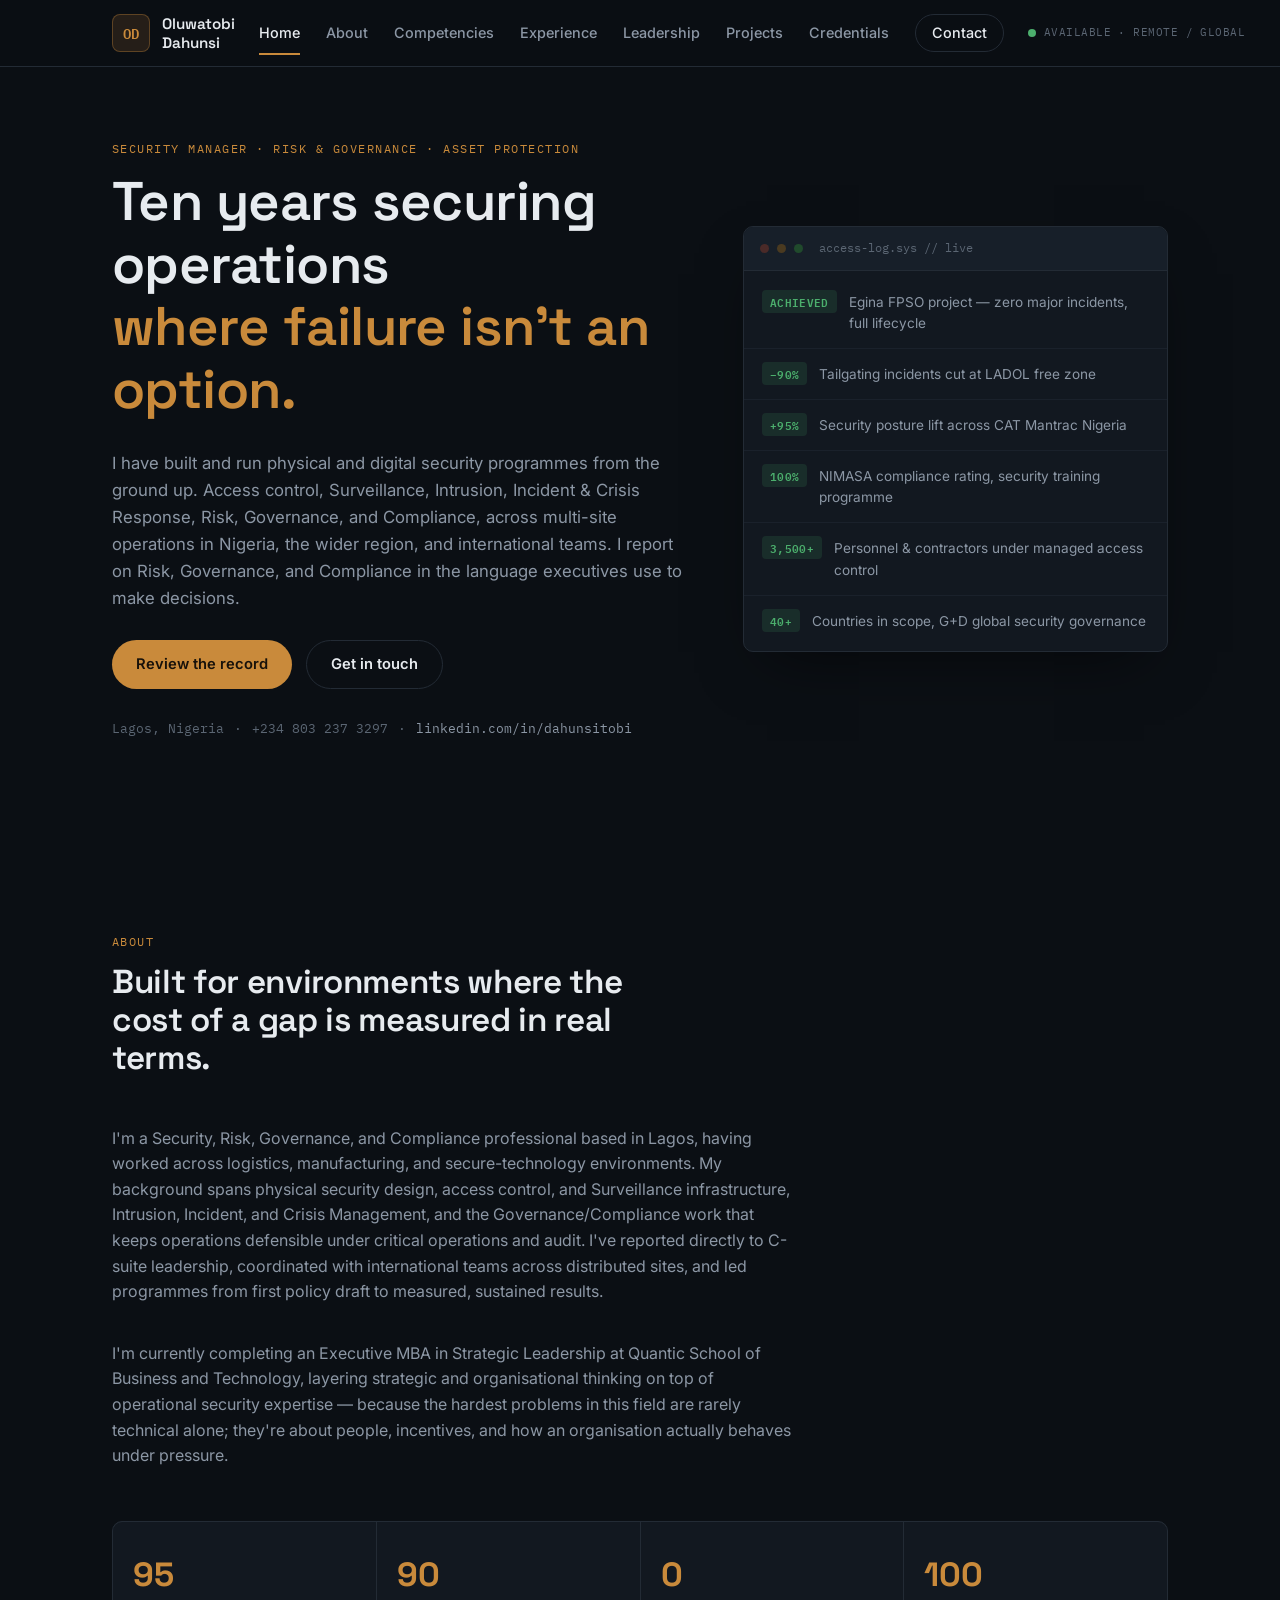
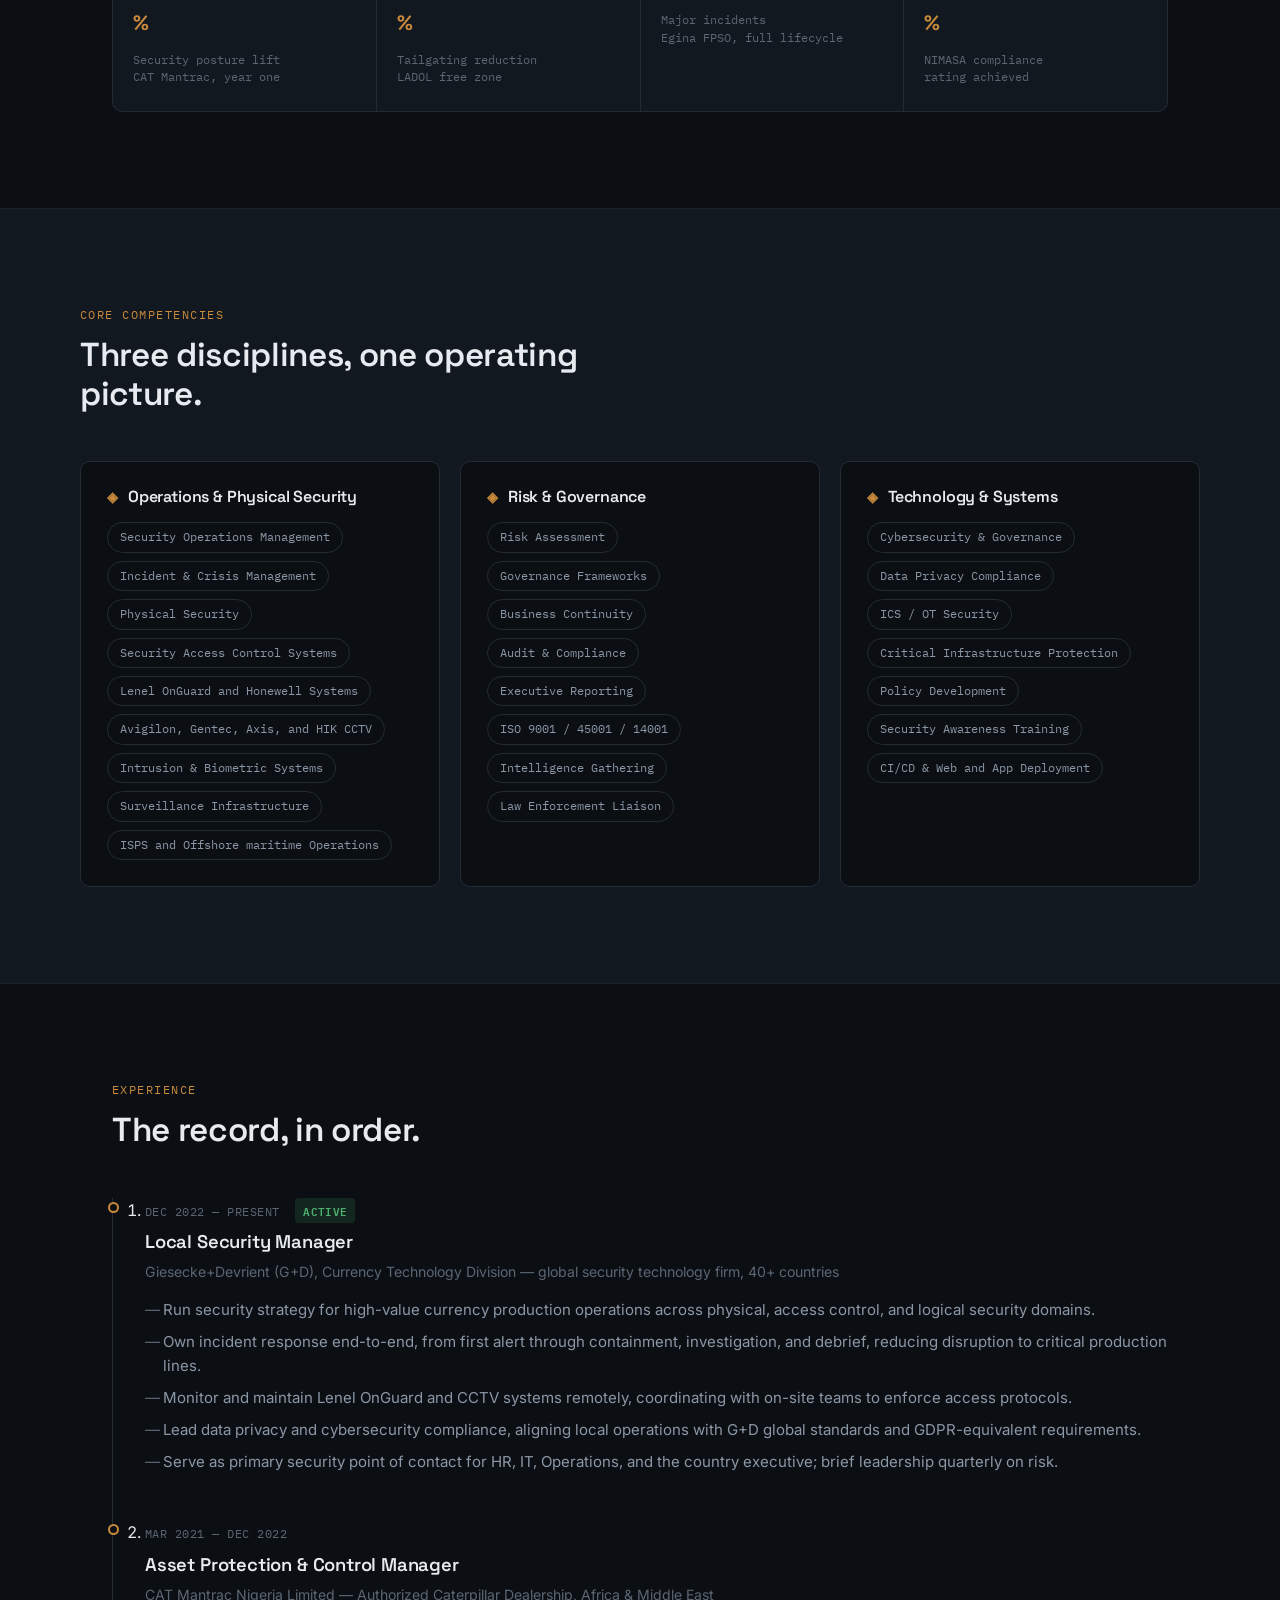
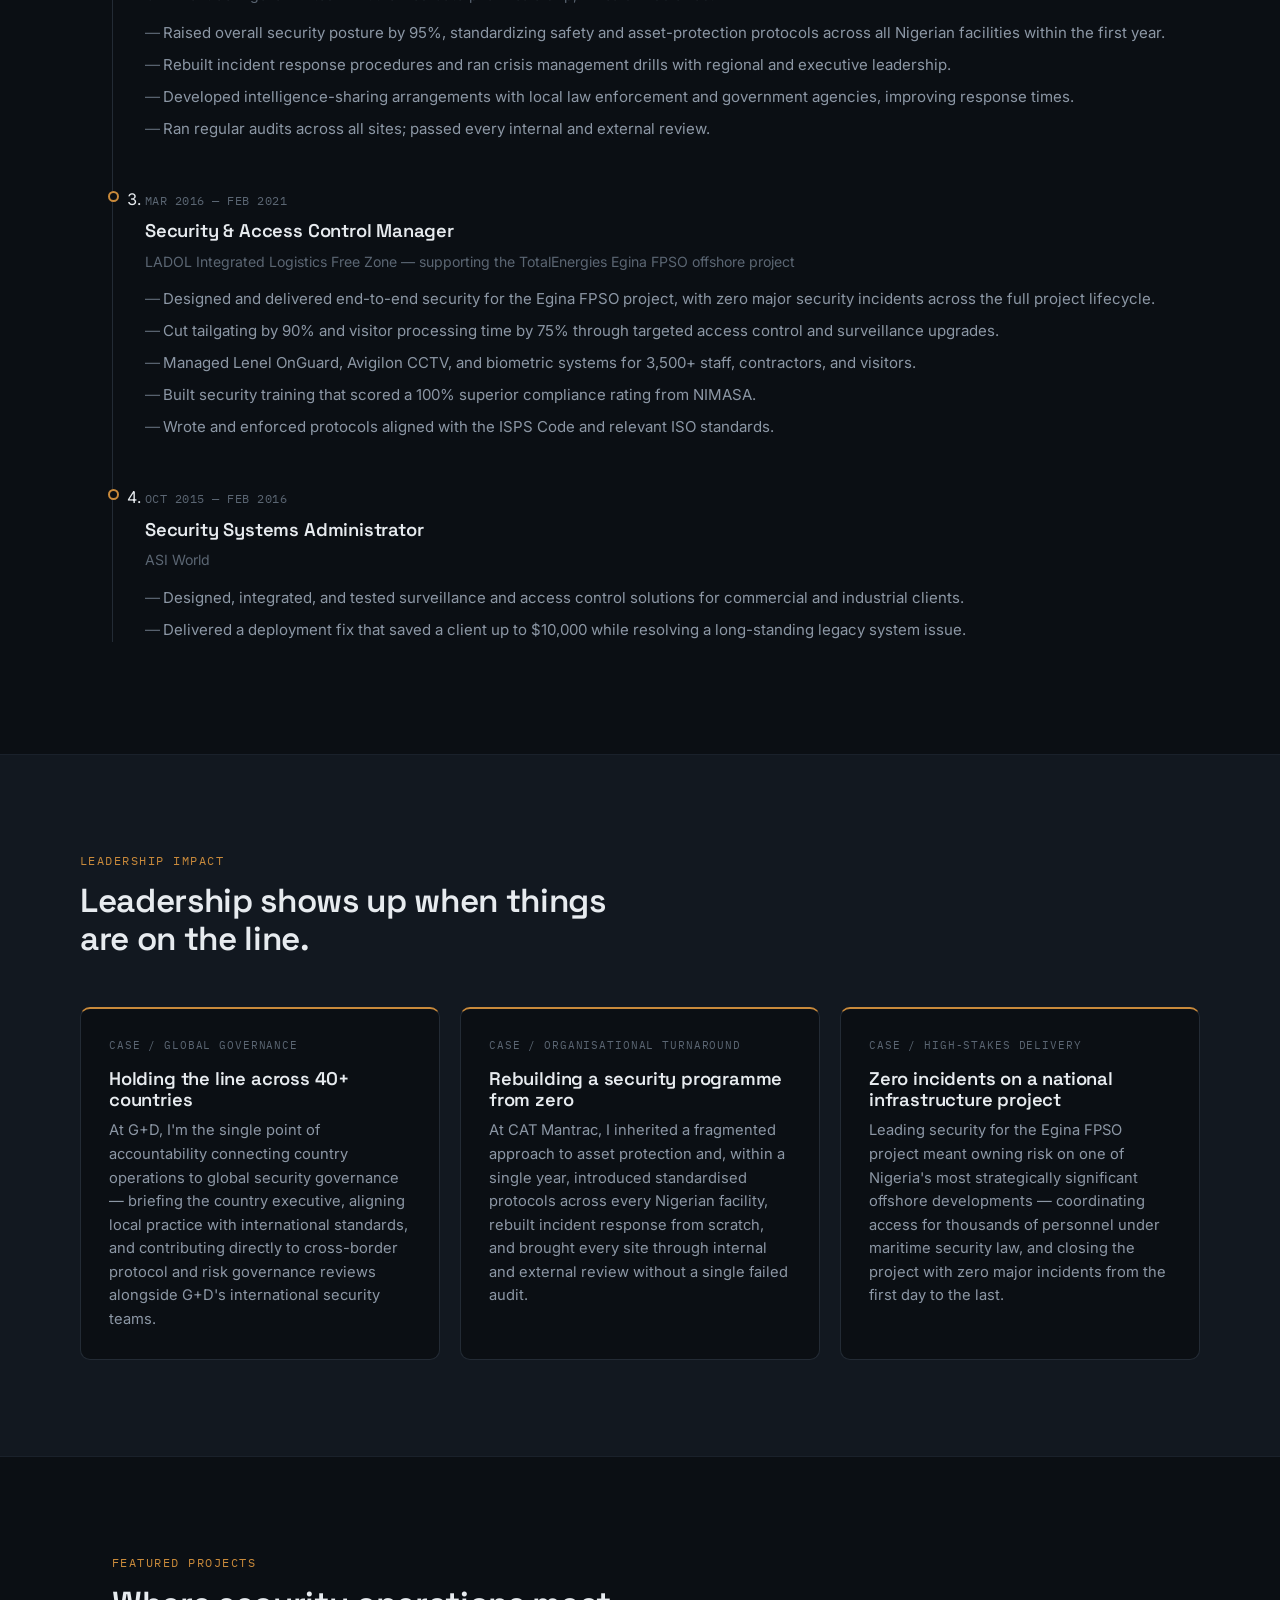
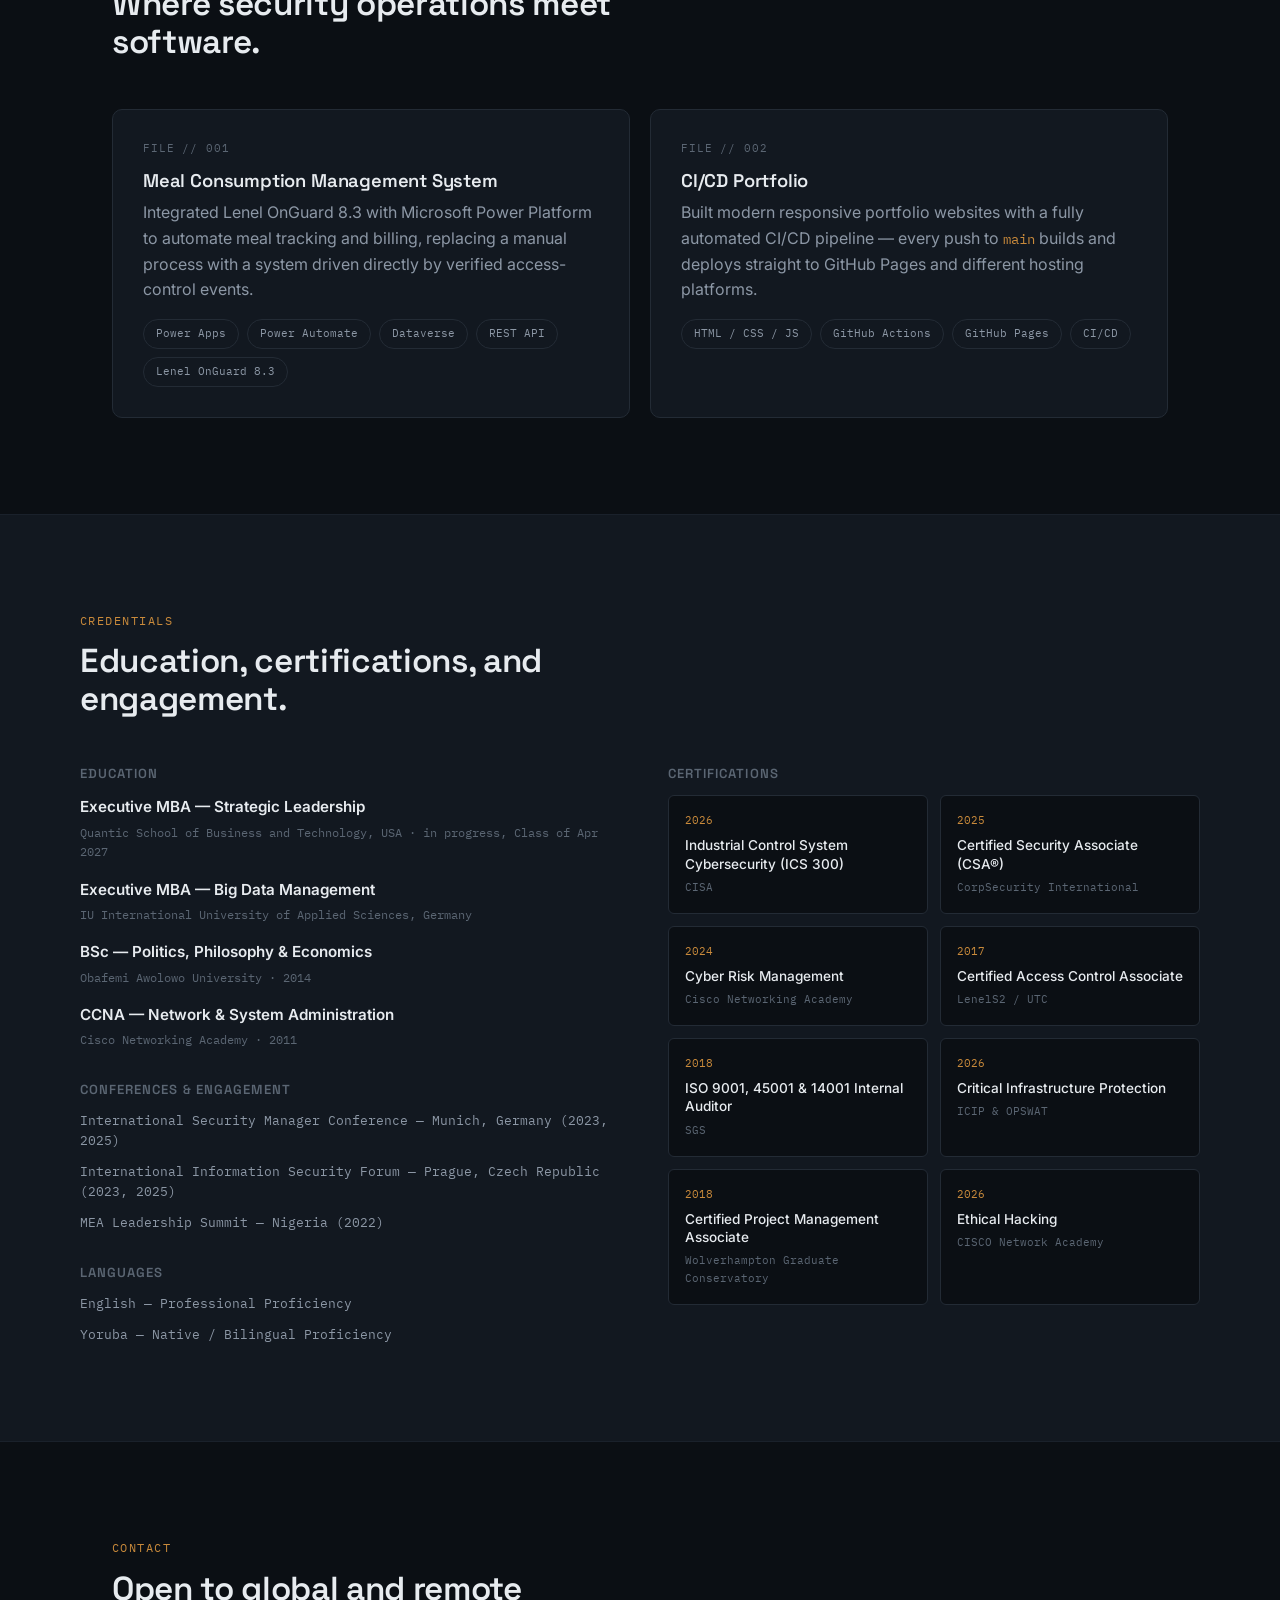
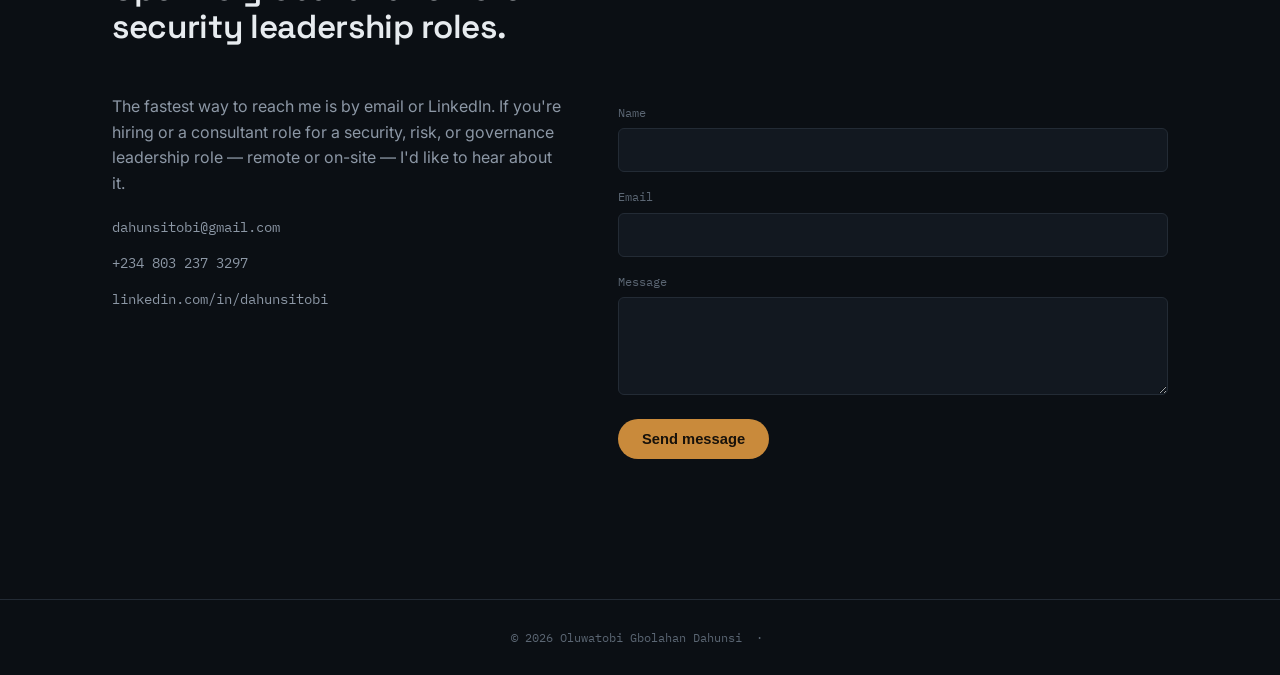
==== commit a919373f: "Update certification years and add Ethical Hacking Updated certification years and added a new certi" ====
--- a/index.html
+++ b/index.html
@@ -376,7 +376,7 @@
             <span class="cert-badge__issuer mono">Cisco Networking Academy</span>
           </div>
           <div class="cert-badge">
-            <span class="cert-badge__year mono">—</span>
+            <span class="cert-badge__year mono">2017</span>
             <span class="cert-badge__name">Certified Access Control Associate</span>
             <span class="cert-badge__issuer mono">LenelS2 / UTC</span>
           </div>
@@ -386,7 +386,7 @@
             <span class="cert-badge__issuer mono">SGS</span>
           </div>
           <div class="cert-badge">
-            <span class="cert-badge__year mono">—</span>
+            <span class="cert-badge__year mono">2026</span>
             <span class="cert-badge__name">Critical Infrastructure Protection</span>
             <span class="cert-badge__issuer mono">ICIP &amp; OPSWAT</span>
           </div>
@@ -395,9 +395,15 @@
             <span class="cert-badge__name">Certified Project Management Associate</span>
             <span class="cert-badge__issuer mono">Wolverhampton Graduate Conservatory</span>
           </div>
-        </div>
-      </div>
-    </div>
+            <div class="cert-badge">
+            <span class="cert-badge__year mono">2026</span>
+            <span class="cert-badge__name">Ethical Hacking</span>
+            <span class="cert-badge__issuer mono">CISCO Network Academy</span>
+          </div>
+        </div>
+      </div>
+    </div>
+  </div>
   </section>
 
   <!-- ============ CONTACT ============ -->
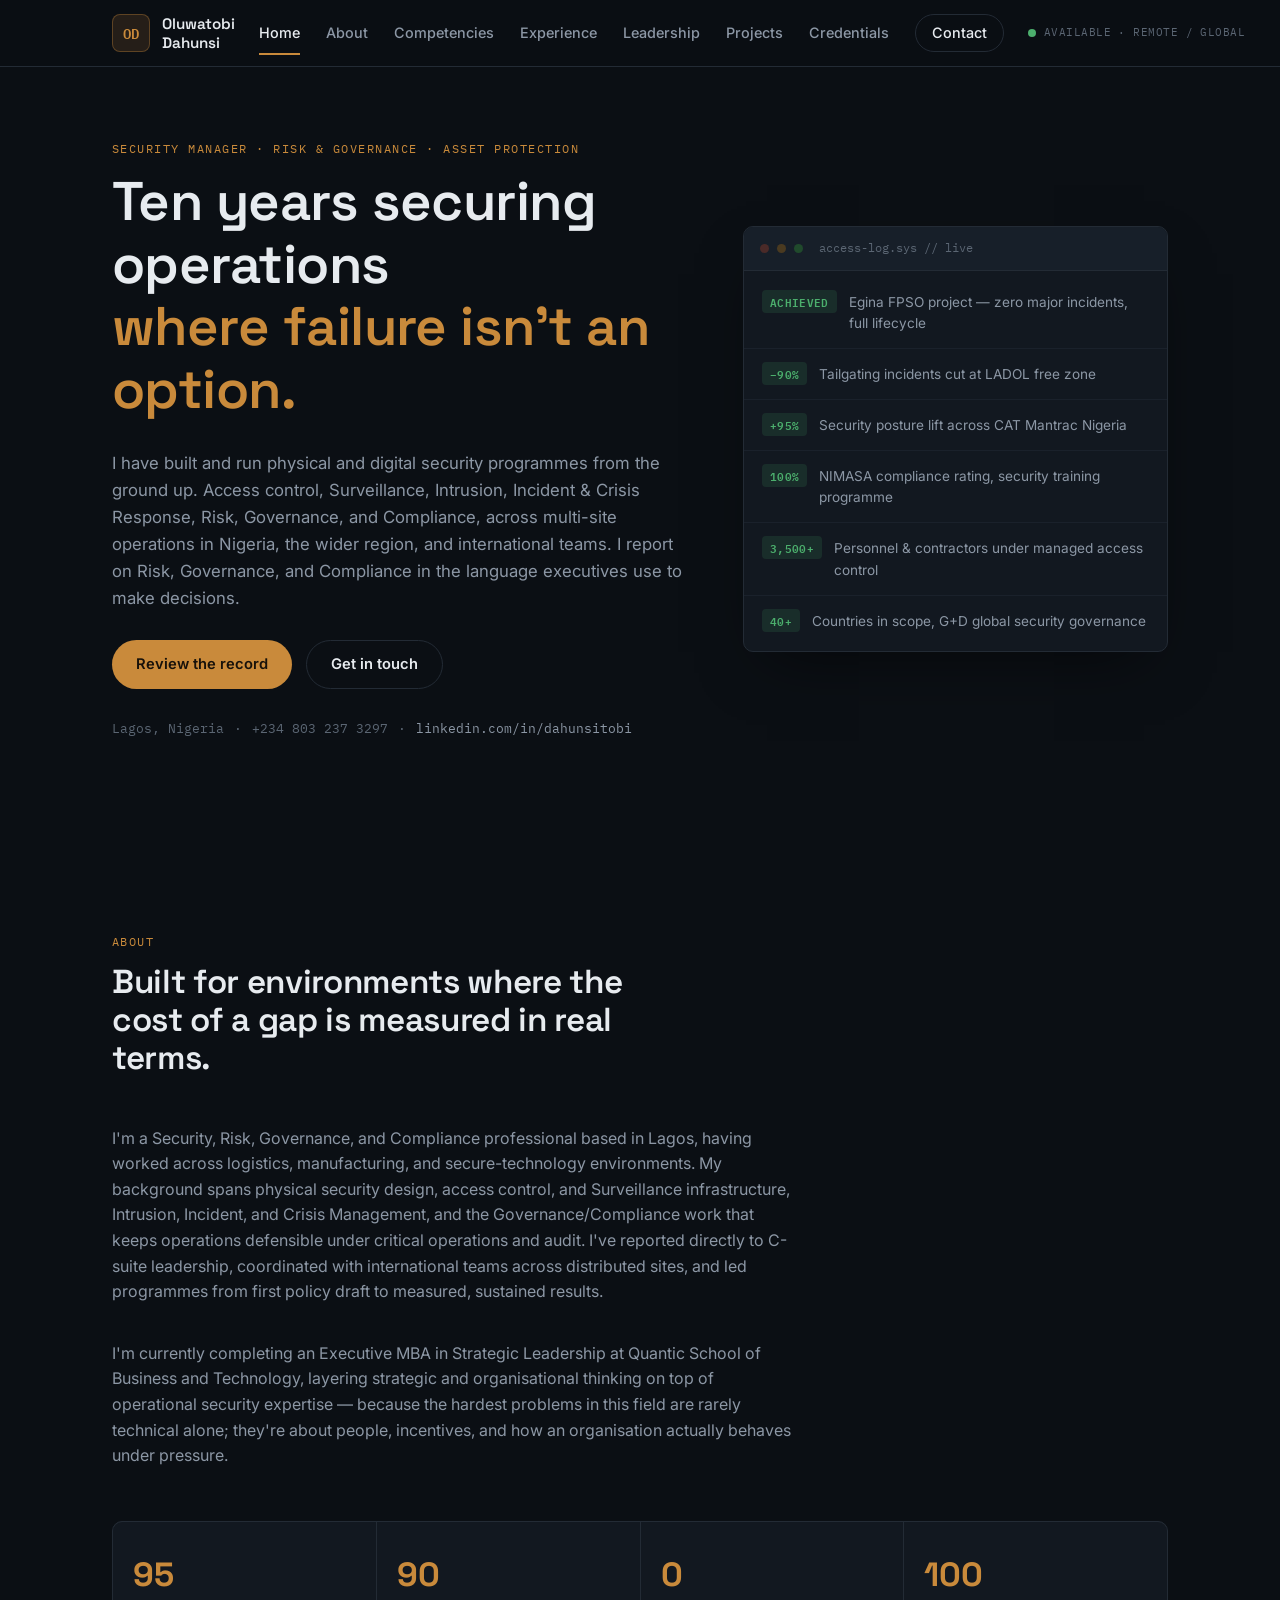
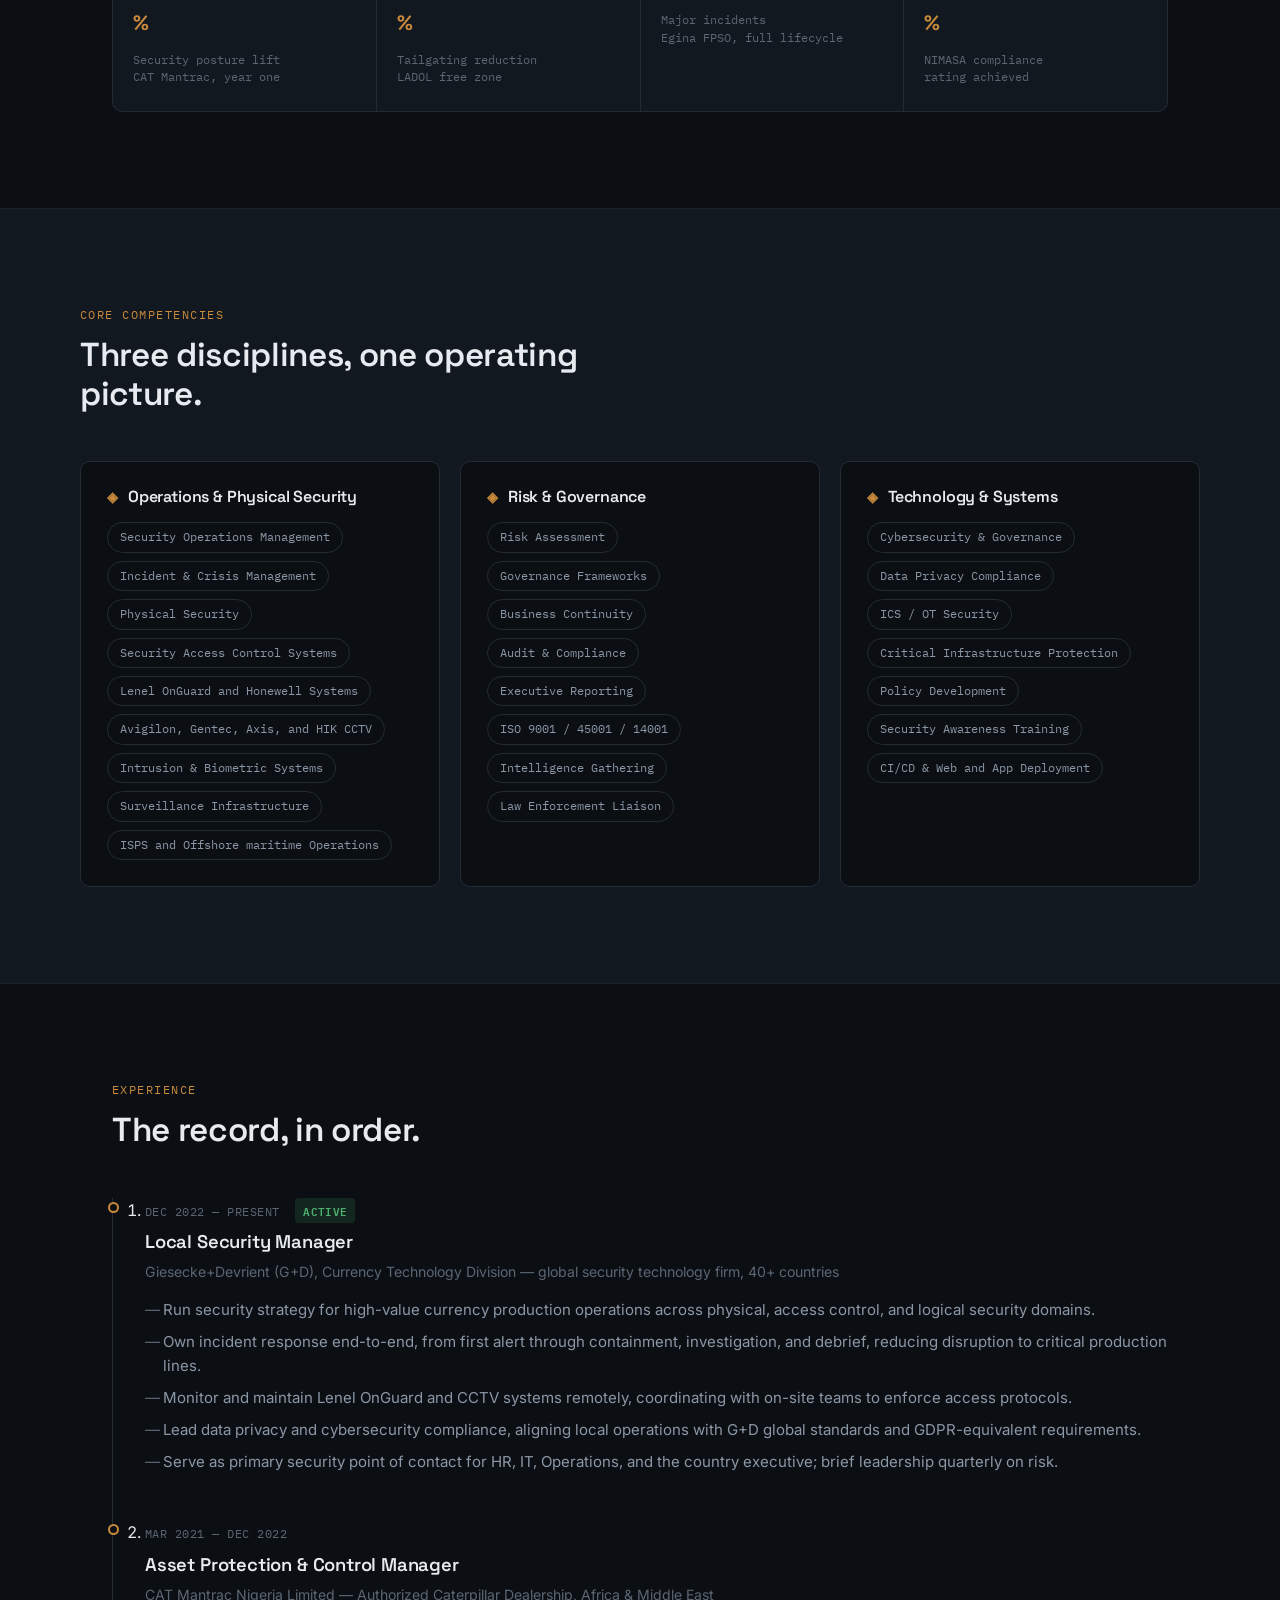
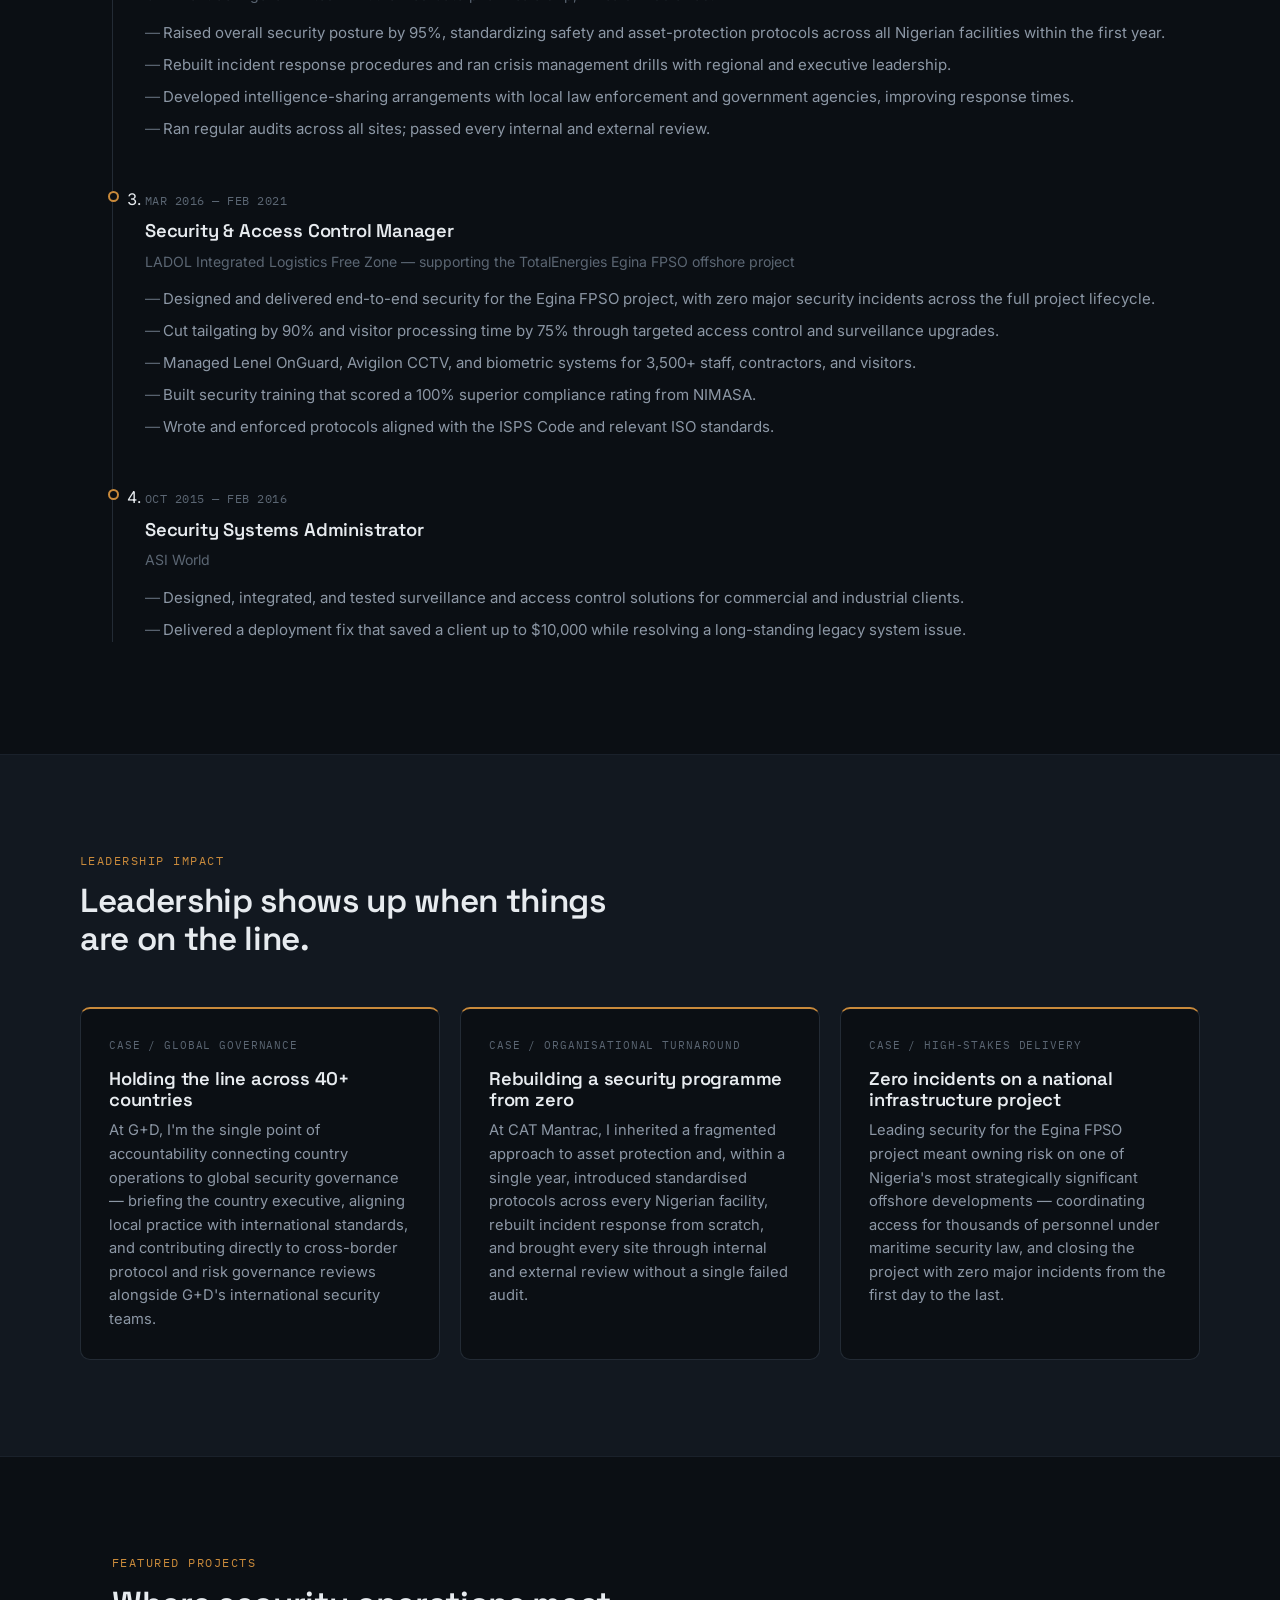
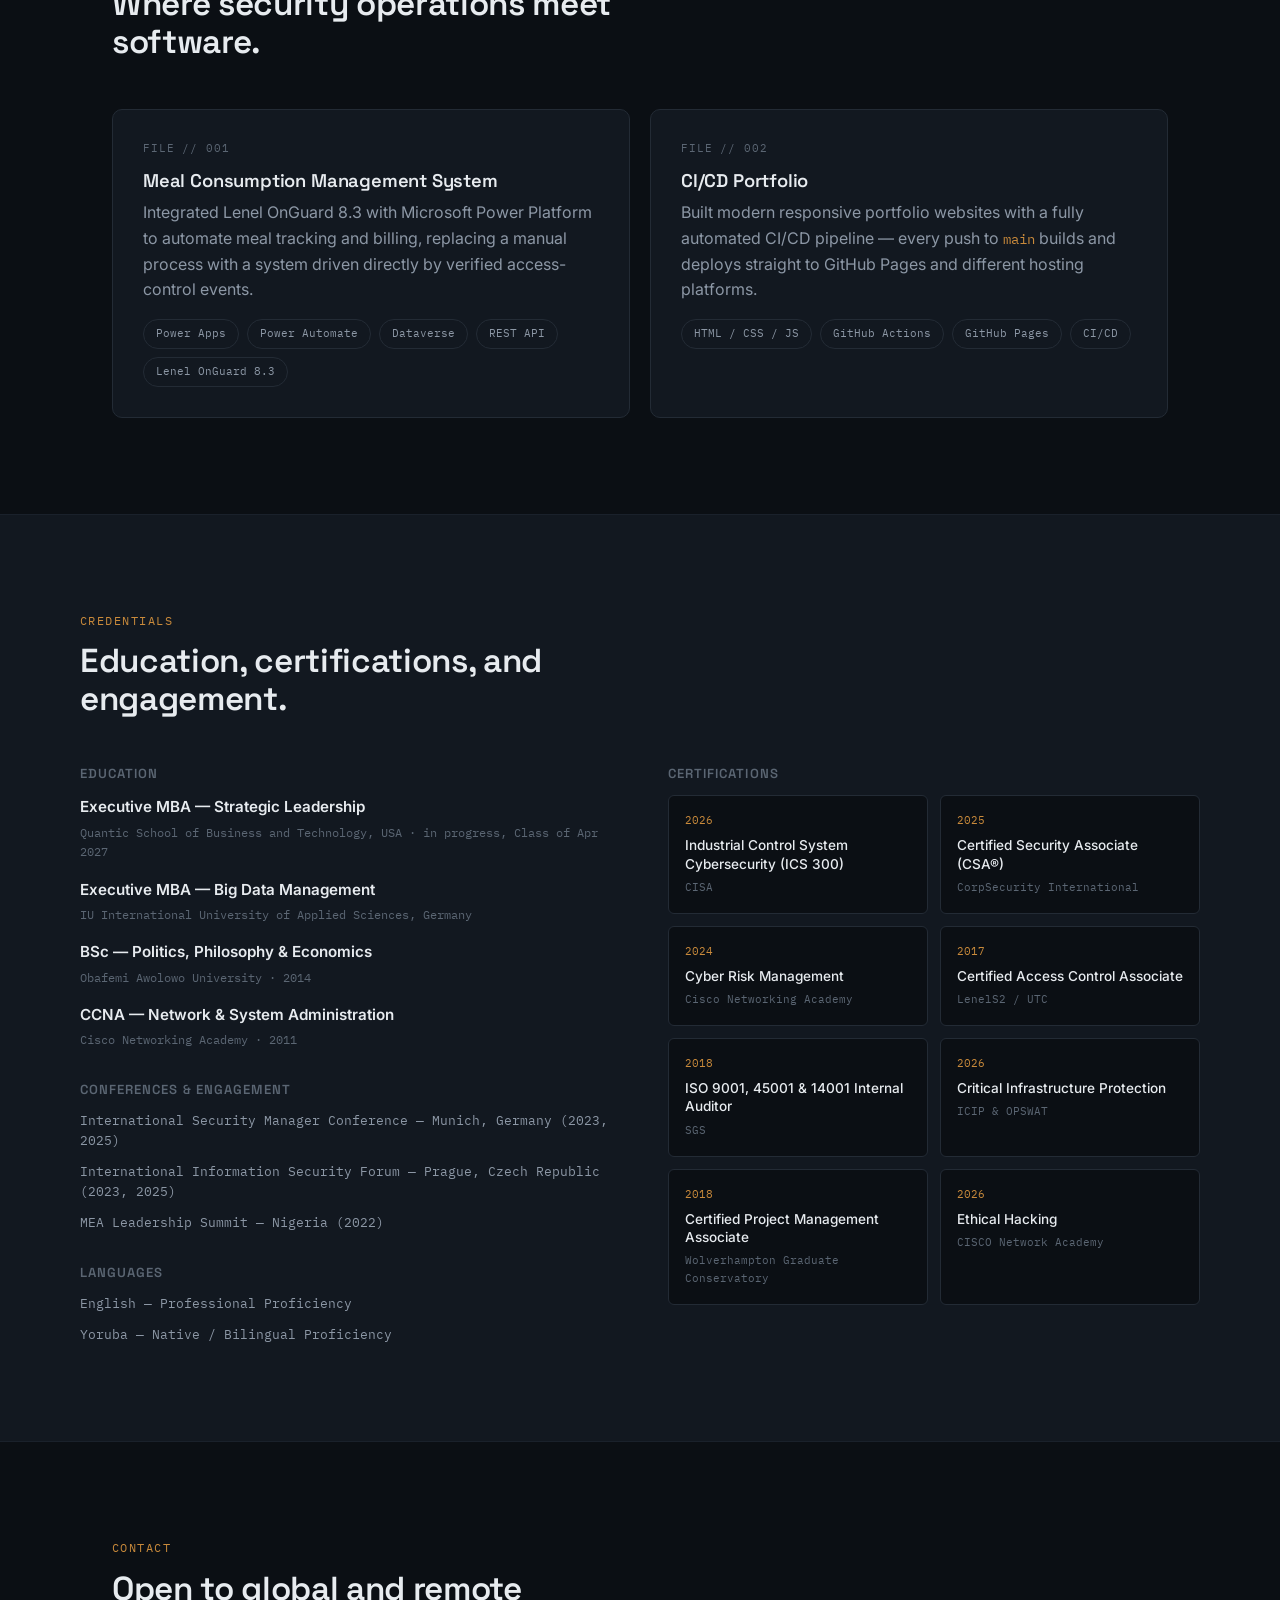
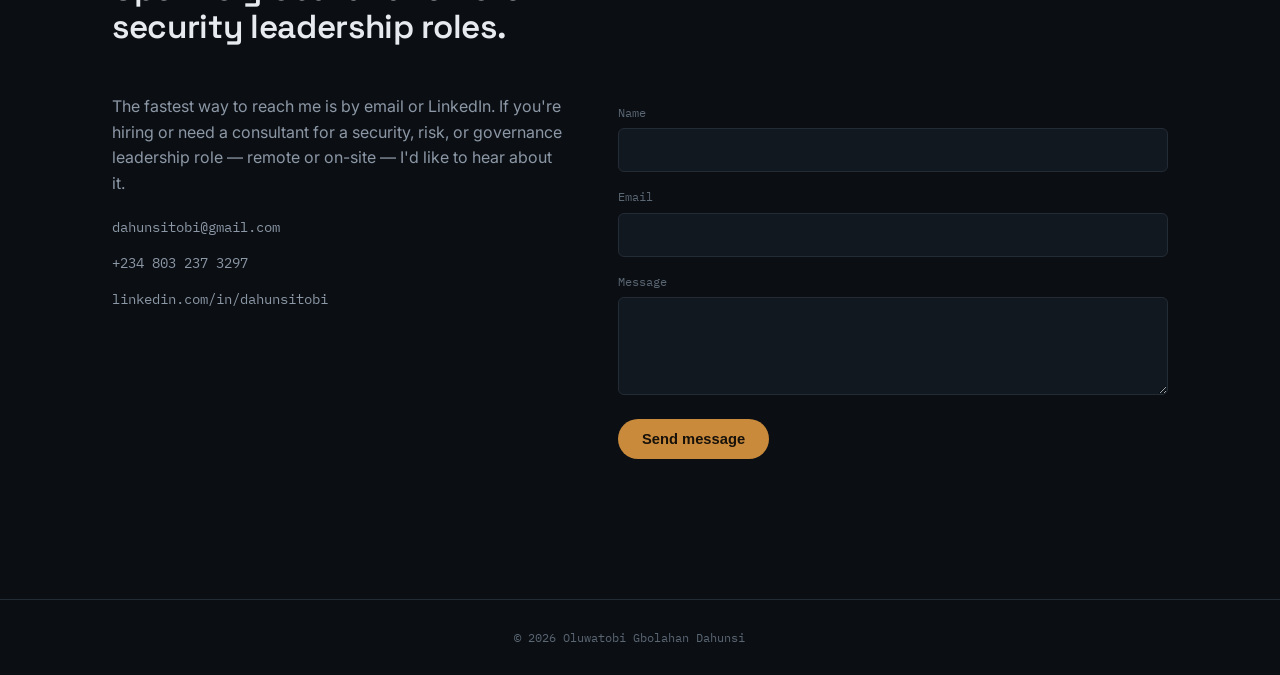
==== commit b55a25a1: "Fix typos in contact information section" ====
--- a/index.html
+++ b/index.html
@@ -415,7 +415,7 @@
 
     <div class="contact-grid">
       <div class="contact-info">
-        <p>The fastest way to reach me is by email or LinkedIn. If you're hiring or a consultant role for a security, risk, or
+        <p>The fastest way to reach me is by email or LinkedIn. If you're hiring or need a consultant for a security, risk, or
           governance leadership role — remote or on-site — I'd like to hear about it.</p>
         <ul class="contact-links mono">
           <li><a href="mailto:dahunsitobi@gmail.com">dahunsitobi@gmail.com</a></li>
@@ -443,7 +443,7 @@
 </main>
 
 <footer class="footer">
-  <p class="mono">&copy; <span id="year">2026</span> Oluwatobi Gbolahan Dahunsi &nbsp;·&nbsp;</p>
+  <p class="mono">&copy; <span id="year">2026</span> Oluwatobi Gbolahan Dahunsi &nbsp;&nbsp;</p>
 </footer>
 
 <script src="script.js"></script>
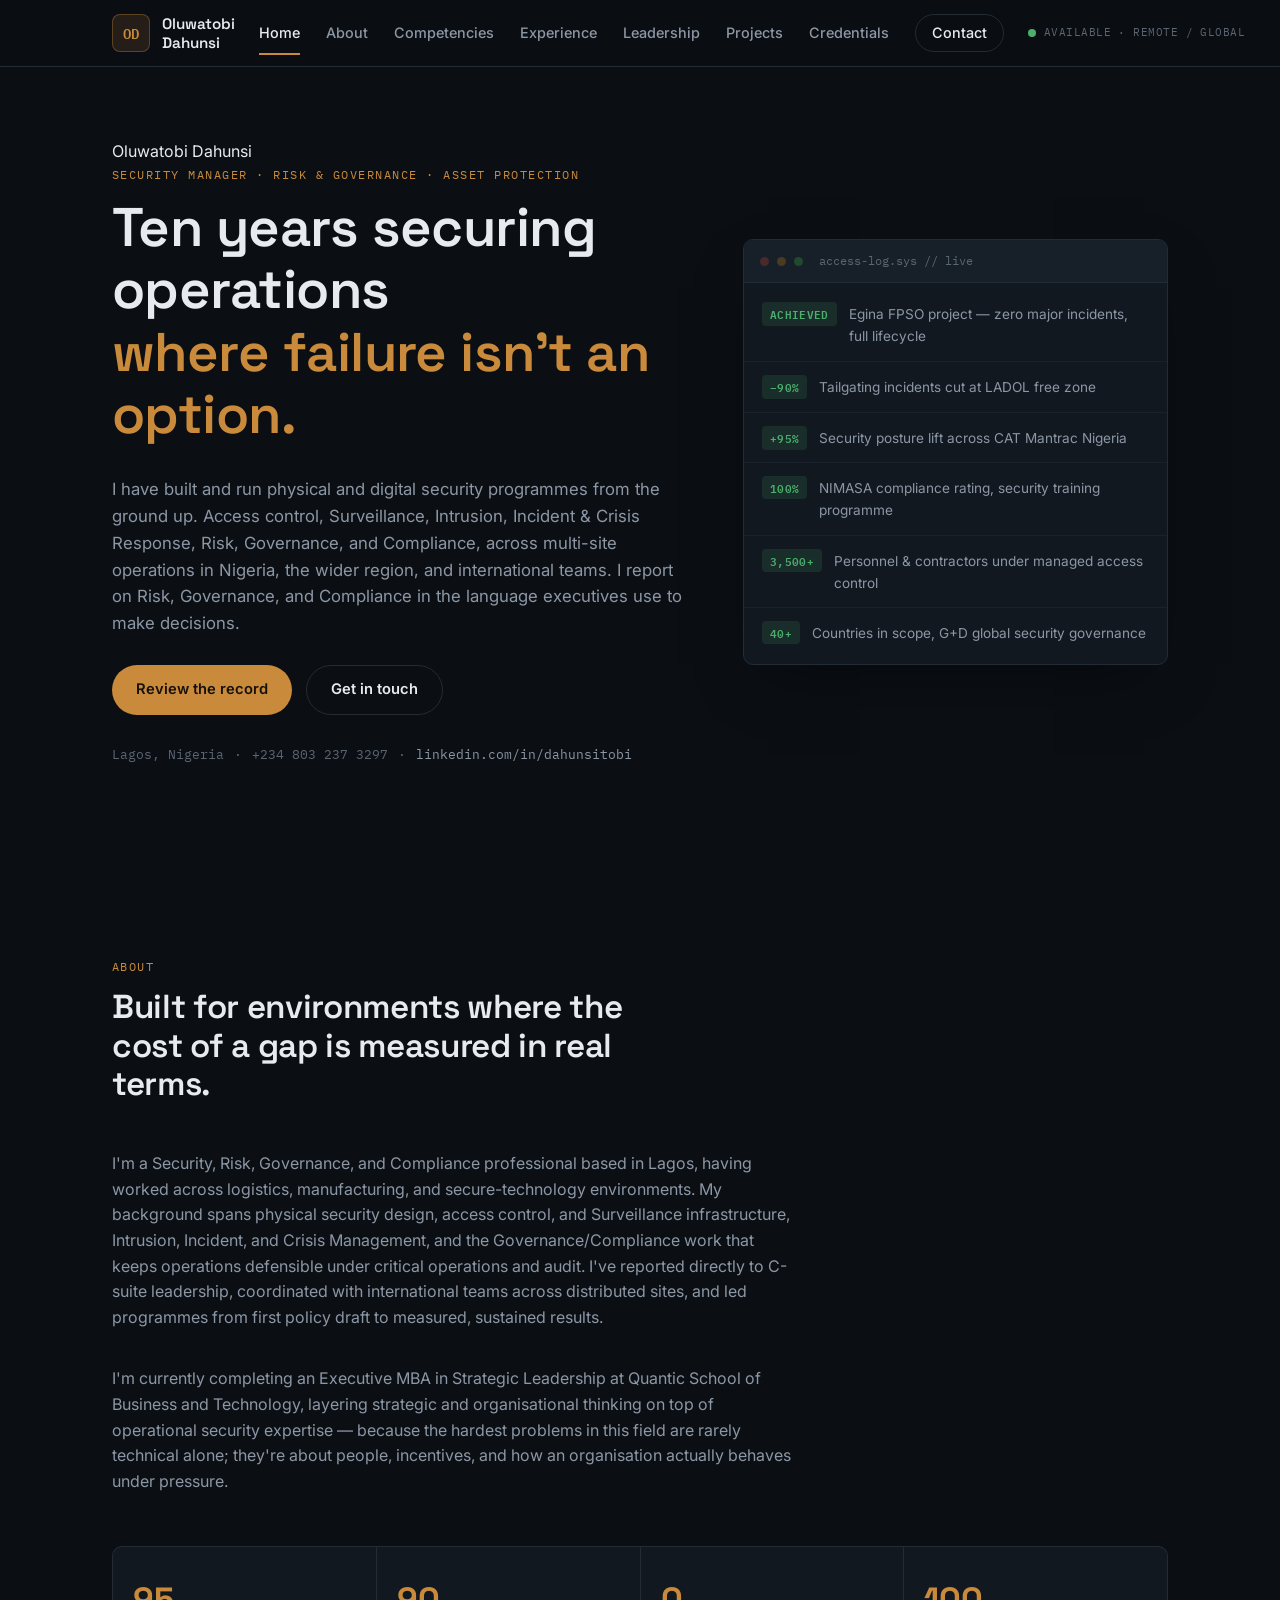
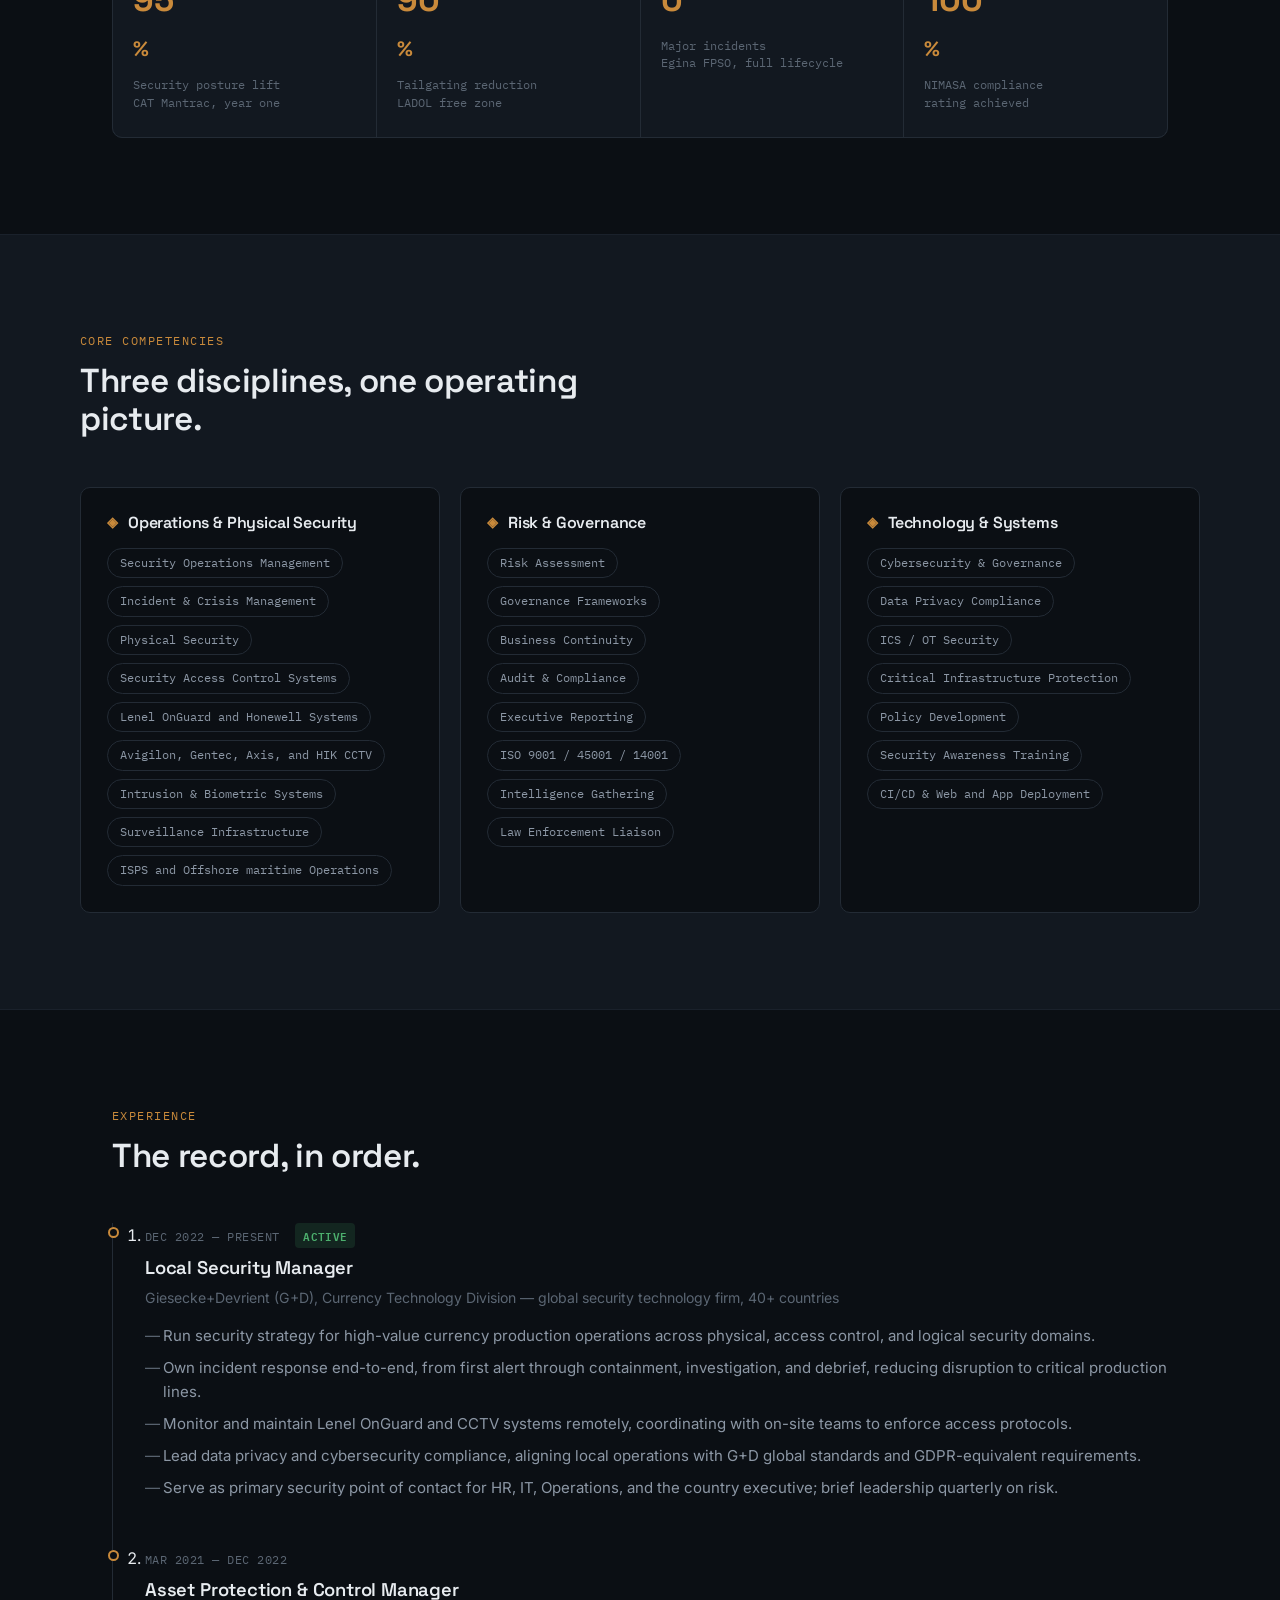
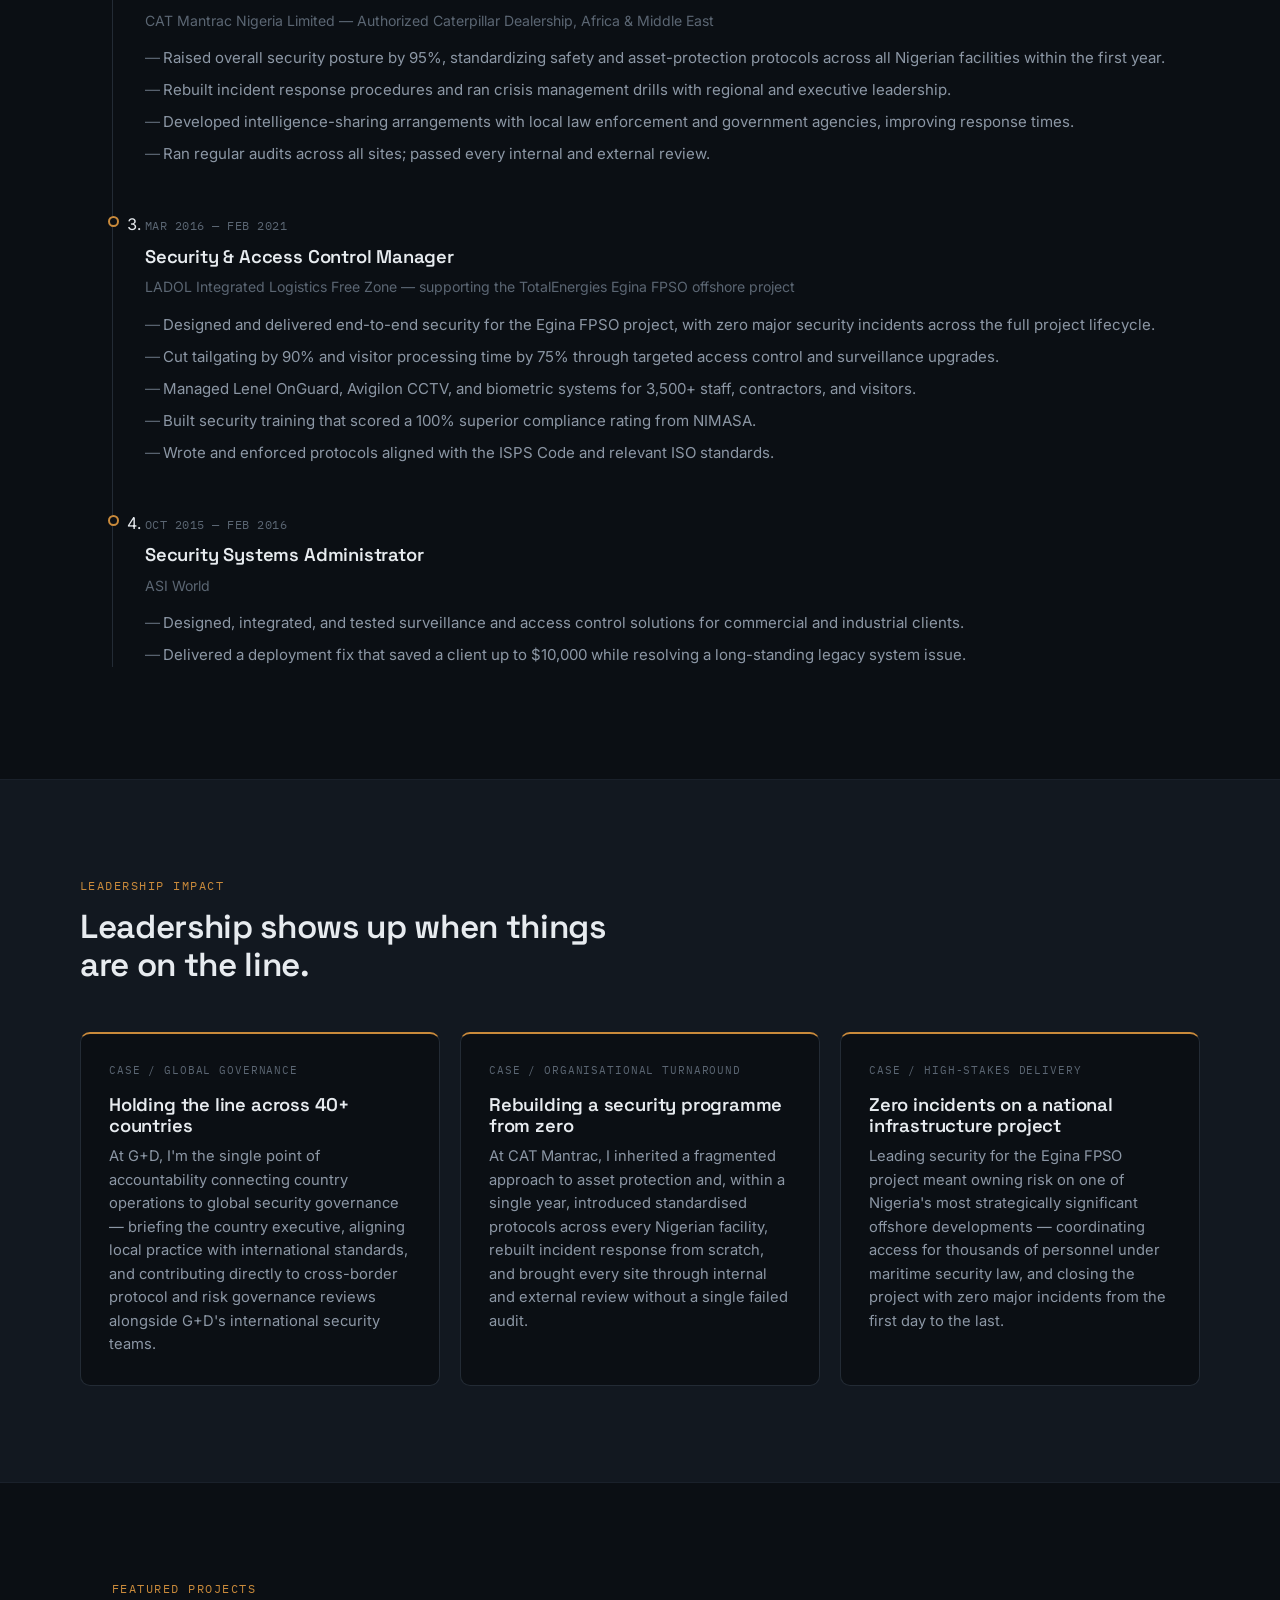
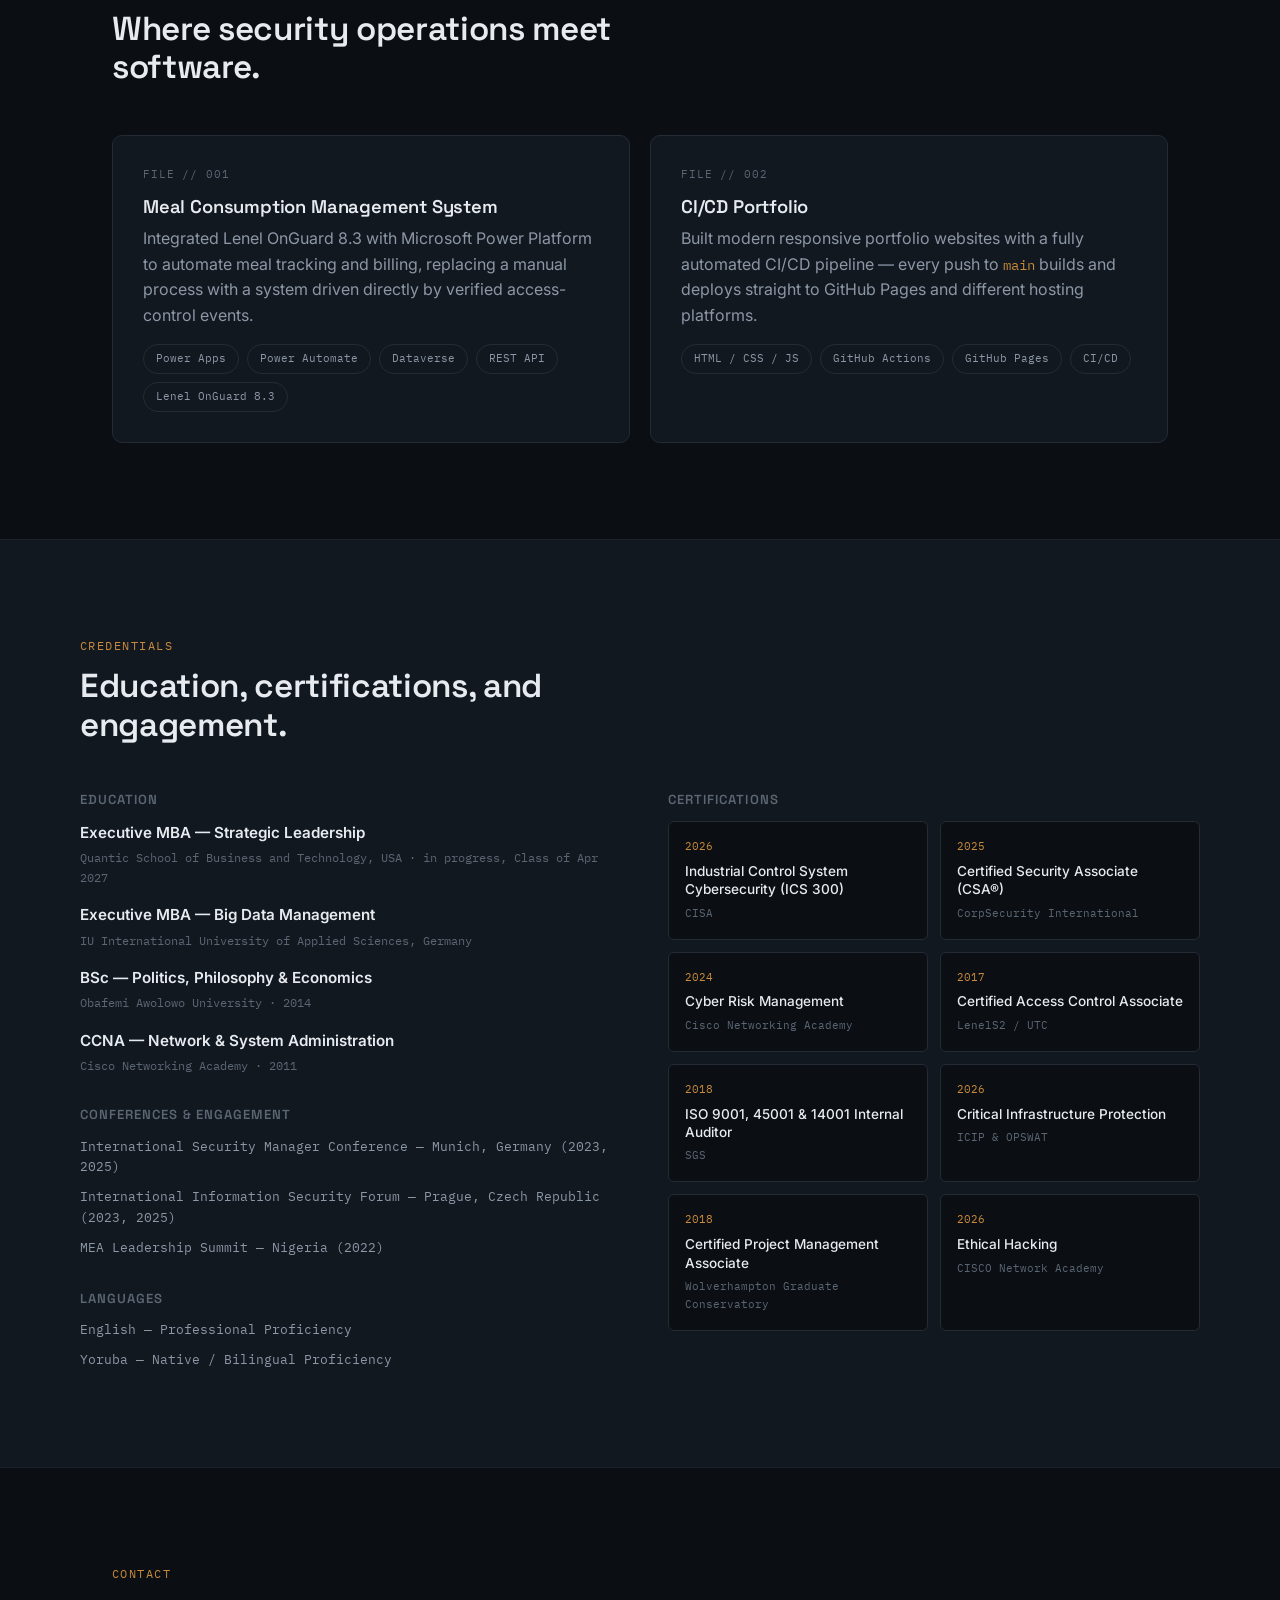
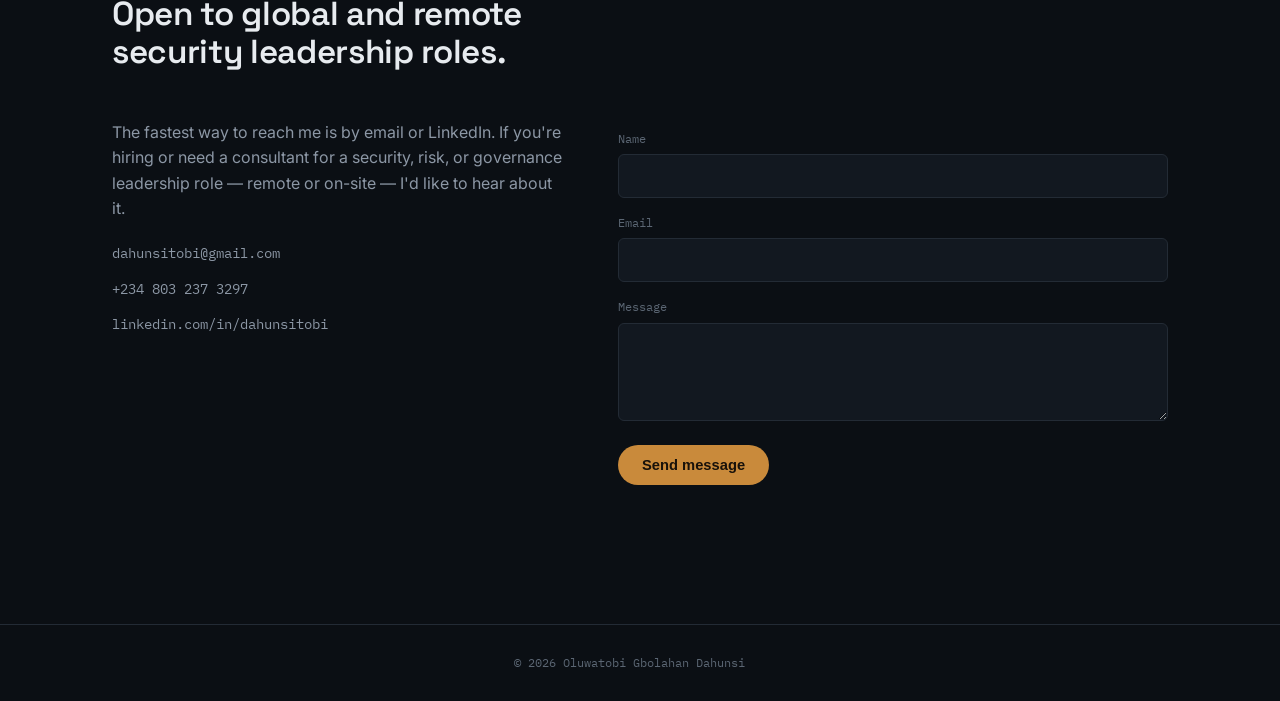
==== commit d8ea49cd: "Add hero title for Oluwatobi Dahunsi" ====
--- a/index.html
+++ b/index.html
@@ -53,6 +53,9 @@
   <section class="hero" id="home">
     <div class="hero__grid">
       <div class="hero__copy">
+        <p1 class="hero_title">
+          Oluwatobi Dahunsi<br>
+        </p1>
         <p class="eyebrow mono">SECURITY MANAGER &middot; RISK &amp; GOVERNANCE &middot; ASSET PROTECTION</p>
         <h1 class="hero__title">
           Ten years securing operations<br>
